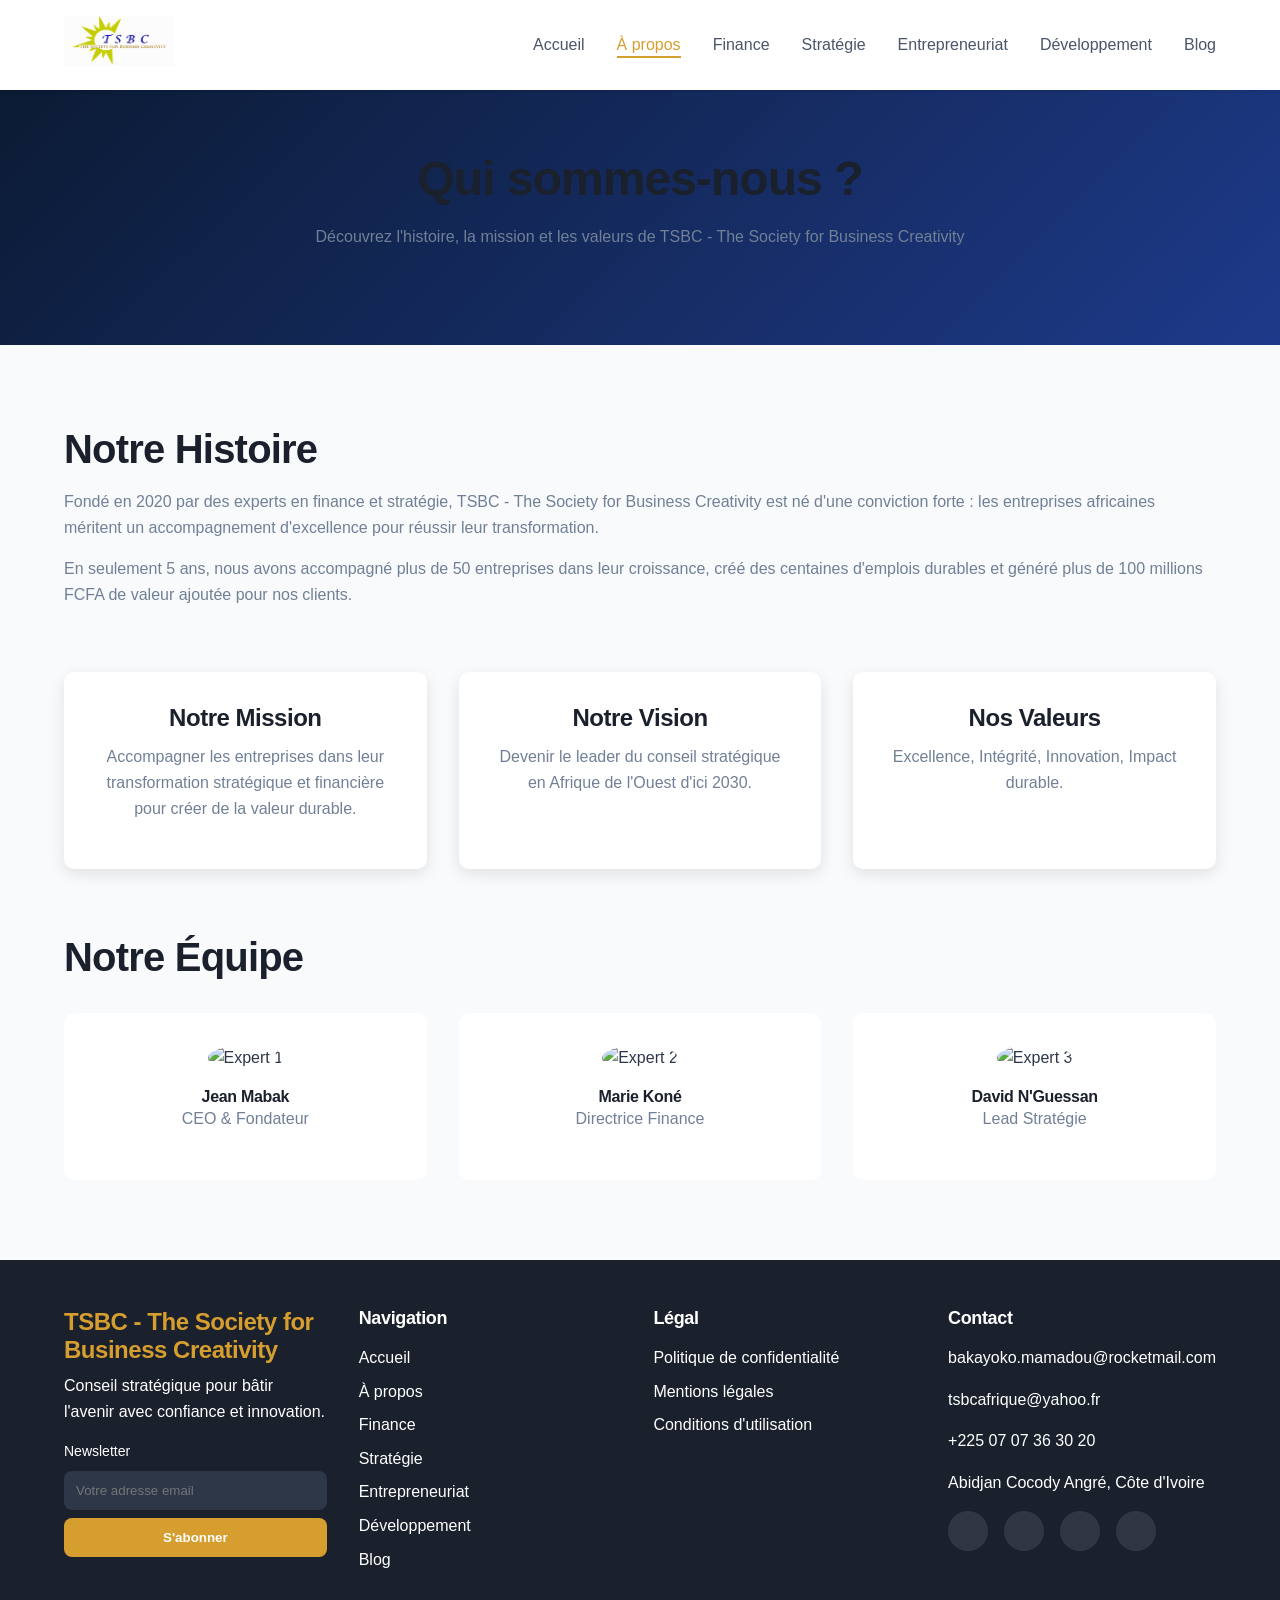
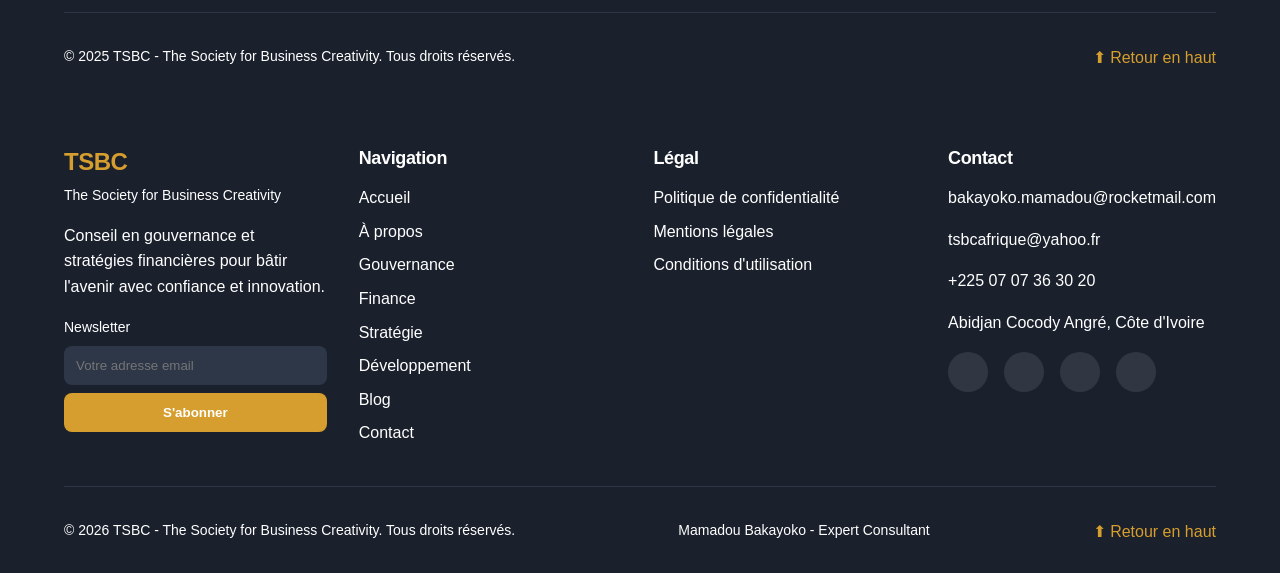
==== apropos.html @ 8f4715ea "Initial commit - TSBC Consulting site" ====
﻿<!DOCTYPE html>
<html lang="fr">
<head>
    <meta charset="UTF-8" />
    <meta name="viewport" content="width=device-width, initial-scale=1.0" />
    <title>À propos - TSBC</title>
    <meta name="description" content="Découvrez Mamadou Bakayoko, Expert Consultant en Ingénierie de Gouvernance, Stratégies Financières et Développement." />
    <meta name="author" content="Mamadou Bakayoko" />
    <link rel="icon" type="image/png" href="images/favicon.png" />
    <link rel="stylesheet" href="css/style.css" />
    <link href="https://unpkg.com/aos@2.3.1/dist/aos.css" rel="stylesheet" />
    <script src="https://kit.fontawesome.com/67862bc7fc.js" crossorigin="anonymous"></script>
</head>
<body>

<header>
  <nav class="navbar">
    <div class="logo">
      <img src="images/logo.png" alt="TSBC - The Society for Business Creativity" />
    </div>
    <ul class="nav-links" id="navLinks">
      <li><a href="index.html" class="active">Accueil</a></li>
      <li><a href="apropos.html">À propos</a></li>
      <li><a href="gouvernance.html">Gouvernance</a></li>
      <li><a href="finance.html">Finance</a></li>
      <li><a href="strategie.html">Stratégie</a></li>
      <li><a href="developpement.html">Développement</a></li>
      <li><a href="blog.html">Blog</a></li>
      <li><a href="contact.html">Contact</a></li>
    </ul>
    <div class="burger" id="burger">
      <div class="line"></div>
      <div class="line"></div>
      <div class="line"></div>
    </div>
  </nav>
</header>

<!-- CONTENU SPÉCIFIQUE DE LA PAGE -->
<!DOCTYPE html>
<html lang="fr">
<head>
    <meta charset="UTF-8" />
    <meta name="viewport" content="width=device-width, initial-scale=1.0" />
    <title>À propos - TSBC - The Society for Business Creativity</title>
    <meta name="description" content="Découvrez l'histoire, la mission et les valeurs de TSBC - The Society for Business Creativity">
    <link rel="stylesheet" href="css/style.css" />
    <link rel="icon" type="image/png" href="images/favicon.png">
    <script src="https://kit.fontawesome.com/67862bc7fc.js" crossorigin="anonymous"></script>
</head>

<!-- Navigation -->
<header>
    <nav class="navbar">
        <div class="logo">
            <img src="images/logo.png" alt="Logo TSBC - The Society for Business Creativity" />
        </div>
        <ul class="nav-links" id="navLinks">
            <li><a href="index.html">Accueil</a></li>
            <li><a href="apropos.html">À propos</a></li>
            <li><a href="finance.html">Finance</a></li>
            <li><a href="strategie.html">Stratégie</a></li>
            <li><a href="strategie.html">Entrepreneuriat</a></li>
            <li><a href="developpement.html">Développement</a></li>
            <li><a href="blog.html">Blog</a></li>
        </ul>
        <div class="burger" id="burger">
            <div class="line"></div>
            <div class="line"></div>
            <div class="line"></div>
        </div>
    </nav>
</header>

<!-- Page Hero -->
<section class="page-hero">
    <div class="page-hero-content">
        <h1>Qui sommes-nous ?</h1>
        <p>Découvrez l'histoire, la mission et les valeurs de TSBC - The Society for Business Creativity</p>
    </div>
</section>

<!-- Contenu principal -->
<section class="page-content">
    <div class="container">
        <div class="about-story">
            <h2>Notre Histoire</h2>
            <p>Fondé en 2020 par des experts en finance et stratégie, TSBC - The Society for Business Creativity est né d'une conviction forte : les entreprises africaines méritent un accompagnement d'excellence pour réussir leur transformation.</p>
            <p>En seulement 5 ans, nous avons accompagné plus de 50 entreprises dans leur croissance, créé des centaines d'emplois durables et généré plus de 100 millions FCFA de valeur ajoutée pour nos clients.</p>
        </div>

        <div class="mission-vision">
            <div class="mission">
                <i class="fa-solid fa-eye"></i>
                <h3>Notre Mission</h3>
                <p>Accompagner les entreprises dans leur transformation stratégique et financière pour créer de la valeur durable.</p>
            </div>
            <div class="vision">
                <i class="fa-solid fa-chart-line"></i>
                <h3>Notre Vision</h3>
                <p>Devenir le leader du conseil stratégique en Afrique de l'Ouest d'ici 2030.</p>
            </div>
            <div class="values">
                <i class="fa-solid fa-handshake"></i>
                <h3>Nos Valeurs</h3>
                <p>Excellence, Intégrité, Innovation, Impact durable.</p>
            </div>
        </div>

        <div class="team-section">
            <h2>Notre Équipe</h2>
            <div class="team-grid">
                <div class="team-member">
                    <img src="images/team1.jpg" alt="Expert 1">
                    <h4>Jean Mabak</h4>
                    <p>CEO & Fondateur</p>
                </div>
                <div class="team-member">
                    <img src="images/team2.jpg" alt="Expert 2">
                    <h4>Marie Koné</h4>
                    <p>Directrice Finance</p>
                </div>
                <div class="team-member">
                    <img src="images/team3.jpg" alt="Expert 3">
                    <h4>David N'Guessan</h4>
                    <p>Lead Stratégie</p>
                </div>
            </div>
        </div>
    </div>
</section>

<style>
.page-hero {
    background: linear-gradient(135deg, #0a192f 0%, #1e3a8a 100%);
    color: white;
    padding: 150px 5% 80px;
    text-align: center;
}
.page-hero h1 { font-size: 3rem; margin-bottom: 1rem; }
.page-content { padding: 5rem 5%; background: #f8fafc; }
.container { max-width: 1200px; margin: 0 auto; }
.mission-vision { display: grid; grid-template-columns: repeat(auto-fit, minmax(250px, 1fr)); gap: 2rem; margin: 4rem 0; }
.mission, .vision, .values { text-align: center; padding: 2rem; background: white; border-radius: 10px; box-shadow: 0 5px 15px rgba(0,0,0,0.1); }
.team-grid { display: grid; grid-template-columns: repeat(auto-fit, minmax(250px, 1fr)); gap: 2rem; margin-top: 2rem; }
.team-member { text-align: center; background: white; padding: 2rem; border-radius: 10px; }
.team-member img { width: 150px; height: 150px; border-radius: 50%; object-fit: cover; margin-bottom: 1rem; }
@media (max-width: 768px) { .page-hero h1 { font-size: 2rem; } }
</style>

<!-- Footer -->
<footer class="footer">
    <div class="footer-container">
        <div class="footer-col">
            <h2 class="footer-logo">TSBC - The Society for Business Creativity</h2>
            <p>Conseil stratégique pour bâtir l'avenir avec confiance et innovation.</p>
            <form class="newsletter-form">
                <label for="newsletter-email">Newsletter</label>
                <input type="email" id="newsletter-email" placeholder="Votre adresse email">
                <button type="submit">S'abonner</button>
            </form>
        </div>
        <div class="footer-col">
            <h3>Navigation</h3>
            <ul>
                <li><a href="index.html">Accueil</a></li>
                <li><a href="apropos.html">À propos</a></li>
                <li><a href="finance.html">Finance</a></li>
                <li><a href="strategie.html">Stratégie</a></li>
                <li><a href="strategie.html">Entrepreneuriat</a></li>
                <li><a href="developpement.html">Développement</a></li>
                <li><a href="blog.html">Blog</a></li>
            </ul>
        </div>
        <div class="footer-col">
            <h3>Légal</h3>
            <ul>
                <li><a href="confidentialite.html">Politique de confidentialité</a></li>
                <li><a href="mentions-legales.html">Mentions légales</a></li>
                <li><a href="conditions.html">Conditions d'utilisation</a></li>
            </ul>
        </div>
        <div class="footer-col">
    <h3>Contact</h3>
    <p><i class="fa-solid fa-envelope"></i> bakayoko.mamadou@rocketmail.com</p>
    <p><i class="fa-solid fa-envelope"></i> tsbcafrique@yahoo.fr</p>
    <p><i class="fa-solid fa-phone"></i> +225 07 07 36 30 20</p>
    <p><i class="fa-solid fa-location-dot"></i> Abidjan Cocody Angré, Côte d'Ivoire</p>
    <div class="footer-socials">
        <a href="#" aria-label="LinkedIn"><i class="fa-brands fa-linkedin"></i></a>
        <a href="#" aria-label="Twitter"><i class="fa-brands fa-twitter"></i></a>
        <a href="#" aria-label="Facebook"><i class="fa-brands fa-facebook"></i></a>
        <a href="#" aria-label="WhatsApp"><i class="fa-brands fa-whatsapp"></i></a>
    </div>
</div>
        </div>
    </div>
    <div class="footer-bottom">
        <p>&copy; 2025 TSBC - The Society for Business Creativity. Tous droits réservés.</p>
        <a href="#top" class="back-to-top">⬆ Retour en haut</a>
    </div>
</footer>

<footer class="footer">
  <div class="footer-container">
    <!-- Colonne 1 : Logo & intro -->
    <div class="footer-col">
      <h2 class="footer-logo">TSBC</h2>
      <p class="footer-subtitle">The Society for Business Creativity</p>
      <p>Conseil en gouvernance et stratégies financières pour bâtir l'avenir avec confiance et innovation.</p>
      <form class="newsletter-form">
        <label for="newsletter-email">Newsletter</label>
        <input type="email" id="newsletter-email" placeholder="Votre adresse email">
        <button type="submit">S'abonner</button>
      </form>
    </div>

    <!-- Colonne 2 : Liens utiles -->
    <div class="footer-col">
      <h3>Navigation</h3>
      <ul>
        <li><a href="index.html">Accueil</a></li>
        <li><a href="apropos.html">À propos</a></li>
        <li><a href="gouvernance.html">Gouvernance</a></li>
        <li><a href="finance.html">Finance</a></li>
        <li><a href="strategie.html">Stratégie</a></li>
        <li><a href="developpement.html">Développement</a></li>
        <li><a href="blog.html">Blog</a></li>
        <li><a href="contact.html">Contact</a></li>
      </ul>
    </div>

    <!-- Colonne 3 : Légal -->
    <div class="footer-col">
      <h3>Légal</h3>
      <ul>
        <li><a href="confidentialite.html">Politique de confidentialité</a></li>
        <li><a href="mentions-legales.html">Mentions légales</a></li>
        <li><a href="conditions.html">Conditions d'utilisation</a></li>
      </ul>
    </div>

    <!-- Colonne 4 : Contact -->
    <div class="footer-col">
    <h3>Contact</h3>
    <p><i class="fa-solid fa-envelope"></i> bakayoko.mamadou@rocketmail.com</p>
    <p><i class="fa-solid fa-envelope"></i> tsbcafrique@yahoo.fr</p>
    <p><i class="fa-solid fa-phone"></i> +225 07 07 36 30 20</p>
    <p><i class="fa-solid fa-location-dot"></i> Abidjan Cocody Angré, Côte d'Ivoire</p>
    <div class="footer-socials">
        <a href="#" aria-label="LinkedIn"><i class="fa-brands fa-linkedin"></i></a>
        <a href="#" aria-label="Twitter"><i class="fa-brands fa-twitter"></i></a>
        <a href="#" aria-label="Facebook"><i class="fa-brands fa-facebook"></i></a>
        <a href="#" aria-label="WhatsApp"><i class="fa-brands fa-whatsapp"></i></a>
    </div>
</div>
    </div>
  </div>

  <div class="footer-bottom">
    <p>&copy; 2026 TSBC - The Society for Business Creativity. Tous droits réservés.</p>
    <p>Mamadou Bakayoko - Expert Consultant</p>
    <a href="#top" class="back-to-top">⬆ Retour en haut</a>
  </div>
</footer>

<script src="https://unpkg.com/aos@2.3.1/dist/aos.js"></script>
<script src="js/script.js"></script>
<script>
    AOS.init({ duration: 800, once: true, offset: 100 });
</script>
</body>
</html>
---- css/style.css ----
﻿/* ============================================
   TSBC - THE SOCIETY FOR BUSINESS CREATIVITY
   STYLES PROFESSIONNELS
   Version: 2.0
   ============================================ */

/* ===== VARIABLES (Palette de couleurs TSBC) ===== */
:root {
  --primary: #1a365d;      /* Bleu profond - confiance, expertise */
  --primary-dark: #0f2b4f;  /* Bleu plus foncé */
  --primary-light: #2b6cb0; /* Bleu vif - modernité */
  --secondary: #d69e2e;     /* Or - créativité, excellence */
  --secondary-dark: #b7791f;
  --secondary-light: #fefcbf;
  --accent: #319795;        /* Teal - innovation */
  --gray-50: #f7fafc;
  --gray-100: #edf2f7;
  --gray-200: #e2e8f0;
  --gray-300: #cbd5e0;
  --gray-600: #718096;
  --gray-700: #4a5568;
  --gray-800: #2d3748;
  --gray-900: #1a202c;
  --white: #ffffff;
  --black: #171923;
  
  /* Ombres */
  --shadow-sm: 0 1px 3px rgba(0,0,0,0.05);
  --shadow-md: 0 4px 6px rgba(0,0,0,0.07);
  --shadow-lg: 0 10px 25px rgba(0,0,0,0.1);
  --shadow-xl: 0 20px 40px rgba(0,0,0,0.12);
  --shadow-2xl: 0 25px 50px rgba(0,0,0,0.15);
  
  /* Transitions */
  --transition-fast: 0.2s ease;
  --transition-base: 0.3s ease;
  --transition-slow: 0.5s ease;
}

/* ===== RESET & BASE ===== */
* {
  margin: 0;
  padding: 0;
  box-sizing: border-box;
}

html {
  scroll-behavior: smooth;
  font-size: 16px;
}

body {
  font-family: 'Inter', 'Segoe UI', Tahoma, Geneva, Verdana, sans-serif;
  line-height: 1.6;
  color: var(--gray-800);
  background-color: var(--white);
  overflow-x: hidden;
}

/* ===== TYPOGRAPHIE ===== */
h1, h2, h3, h4, h5, h6 {
  font-weight: 600;
  line-height: 1.2;
  letter-spacing: -0.02em;
  color: var(--gray-900);
}

h1 {
  font-size: clamp(2.5rem, 5vw, 4rem);
}

h2 {
  font-size: clamp(2rem, 4vw, 2.5rem);
  margin-bottom: 1rem;
}

h3 {
  font-size: 1.5rem;
  margin-bottom: 0.75rem;
}

p {
  color: var(--gray-600);
  margin-bottom: 1rem;
}

/* ===== SECTION HEADER ===== */
.section-header {
  text-align: center;
  max-width: 700px;
  margin: 0 auto 3rem;
}

.section-tag {
  display: inline-block;
  font-size: 0.875rem;
  font-weight: 600;
  text-transform: uppercase;
  letter-spacing: 2px;
  color: var(--secondary);
  margin-bottom: 1rem;
}

/* ===== NAVBAR ===== */
.navbar {
  display: flex;
  justify-content: space-between;
  align-items: center;
  padding: 1rem 5%;
  background: var(--white);
  backdrop-filter: blur(10px);
  position: fixed;
  width: 100%;
  top: 0;
  z-index: 1000;
  transition: var(--transition-base);
  box-shadow: var(--shadow-sm);
}

.navbar.scrolled {
  padding: 0.75rem 5%;
  background: rgba(255, 255, 255, 0.98);
  box-shadow: var(--shadow-md);
}

.logo img {
  height: 50px;
  transition: var(--transition-fast);
}

.nav-links {
  display: flex;
  list-style: none;
  gap: 2rem;
}

.nav-links a {
  color: var(--gray-700);
  text-decoration: none;
  font-weight: 500;
  transition: var(--transition-fast);
  position: relative;
}

.nav-links a::after {
  content: '';
  position: absolute;
  bottom: -5px;
  left: 0;
  width: 0;
  height: 2px;
  background: var(--secondary);
  transition: var(--transition-base);
}

.nav-links a:hover::after,
.nav-links a.active::after {
  width: 100%;
}

.nav-links a:hover,
.nav-links a.active {
  color: var(--secondary);
}

/* ===== BURGER MENU ===== */
.burger {
  display: none;
  flex-direction: column;
  cursor: pointer;
  z-index: 1001;
}

.burger .line {
  width: 25px;
  height: 2px;
  background: var(--gray-800);
  margin: 3px 0;
  transition: var(--transition-fast);
}

.burger.active .line:nth-child(1) {
  transform: rotate(45deg) translate(5px, 5px);
}

.burger.active .line:nth-child(2) {
  opacity: 0;
}

.burger.active .line:nth-child(3) {
  transform: rotate(-45deg) translate(7px, -7px);
}

/* ===== HERO VIDEO ===== */
.hero-video {
  position: relative;
  height: 100vh;
  overflow: hidden;
  margin-top: 70px;
}

.background-video {
  position: absolute;
  top: 0;
  left: 0;
  width: 100%;
  height: 100%;
  object-fit: cover;
}

.overlay-content {
  position: relative;
  display: flex;
  flex-direction: column;
  justify-content: center;
  align-items: center;
  height: 100%;
  text-align: center;
  background: linear-gradient(135deg, rgba(26,54,93,0.85), rgba(15,43,79,0.9));
  color: var(--white);
  padding: 2rem;
}

.overlay-content h1 {
  color: var(--white);
  margin-bottom: 1.5rem;
  text-shadow: 0 2px 10px rgba(0,0,0,0.2);
}

.overlay-content p {
  color: rgba(255,255,255,0.9);
  font-size: 1.125rem;
  max-width: 600px;
  margin-bottom: 2rem;
}

/* ===== BOUTONS ===== */
.btn {
  display: inline-flex;
  align-items: center;
  gap: 0.5rem;
  padding: 12px 30px;
  background: var(--secondary);
  color: var(--white);
  text-decoration: none;
  border-radius: 50px;
  font-weight: 600;
  transition: var(--transition-base);
  border: none;
  cursor: pointer;
  font-size: 1rem;
}

.btn:hover {
  background: var(--secondary-dark);
  transform: translateY(-2px);
  box-shadow: var(--shadow-md);
}

.btn-outline {
  background: transparent;
  border: 2px solid var(--white);
  color: var(--white);
}

.btn-outline:hover {
  background: var(--white);
  color: var(--primary);
  transform: translateY(-2px);
}

.btn-primary {
  background: var(--secondary);
  color: var(--white);
}

.btn-primary:hover {
  background: var(--secondary-dark);
}

.btn-secondary {
  background: transparent;
  border: 2px solid var(--white);
  color: var(--white);
}

.btn-secondary:hover {
  background: var(--white);
  color: var(--primary);
}

.btn-outline-dark {
  background: transparent;
  border: 2px solid var(--primary);
  color: var(--primary);
}

.btn-outline-dark:hover {
  background: var(--primary);
  color: var(--white);
}

.buttons {
  display: flex;
  gap: 1rem;
  flex-wrap: wrap;
  justify-content: center;
}

/* ===== ABOUT SECTION ===== */
.about-graph-section {
  display: flex;
  flex-wrap: wrap;
  padding: 5rem 5%;
  gap: 3rem;
  background: var(--gray-50);
}

.about-left {
  flex: 1;
}

.about-left h1 {
  font-size: 2.5rem;
  color: var(--primary);
  margin-bottom: 1rem;
}

.about-left h3 {
  color: var(--secondary);
  margin-bottom: 1rem;
  font-size: 1.25rem;
}

.about-left p {
  margin-bottom: 2rem;
  font-size: 1.1rem;
  color: var(--gray-600);
}

.about-right {
  flex: 1;
  min-width: 300px;
  display: flex;
  align-items: center;
  justify-content: center;
}

/* ===== STATS SECTION ===== */
.stats-section {
  background: var(--primary);
  padding: 4rem 5%;
  color: var(--white);
}

.stats-container {
  display: grid;
  grid-template-columns: repeat(auto-fit, minmax(200px, 1fr));
  gap: 2rem;
  max-width: 1200px;
  margin: 0 auto;
  text-align: center;
}

.stat-box {
  text-align: center;
}

.stat-number {
  display: block;
  font-size: 2.5rem;
  font-weight: 700;
  color: var(--secondary);
  margin-bottom: 0.5rem;
}

.stat-label {
  font-size: 1rem;
  color: rgba(255,255,255,0.8);
}

/* ===== EXPERTISE SECTION ===== */
.expertise-section {
  padding: 5rem 5%;
  text-align: center;
  background: var(--white);
}

.expertise-section h2 {
  font-size: 2.5rem;
  margin-bottom: 1rem;
  color: var(--primary);
}

.expertise-section .section-header p {
  color: var(--gray-600);
  max-width: 600px;
  margin: 0 auto;
}

.expertise-container {
  display: grid;
  grid-template-columns: repeat(auto-fit, minmax(280px, 1fr));
  gap: 2rem;
  max-width: 1400px;
  margin: 0 auto;
}

.expertise-box {
  padding: 2rem;
  background: var(--white);
  border-radius: 16px;
  box-shadow: var(--shadow-md);
  transition: var(--transition-base);
  text-align: center;
  border: 1px solid var(--gray-200);
}

.expertise-box:hover {
  transform: translateY(-8px);
  box-shadow: var(--shadow-xl);
  border-color: var(--secondary);
}

.expertise-box .icon i {
  font-size: 3rem;
  color: var(--secondary);
  margin-bottom: 1.5rem;
}

.expertise-box h3 {
  margin-bottom: 1rem;
  color: var(--primary);
}

.expertise-box p {
  color: var(--gray-600);
  margin-bottom: 1.5rem;
}

.expertise-box a {
  display: inline-flex;
  align-items: center;
  gap: 0.5rem;
  color: var(--secondary);
  text-decoration: none;
  font-weight: 500;
  transition: var(--transition-fast);
}

.expertise-box a:hover {
  gap: 0.75rem;
  color: var(--secondary-dark);
}

/* ===== TESTIMONIAL ===== */
.testimonial-section {
  background: var(--primary-dark);
  color: var(--white);
  padding: 4rem 5%;
}

.testimonial-container {
  display: flex;
  flex-wrap: wrap;
  align-items: center;
  gap: 3rem;
  max-width: 1000px;
  margin: 0 auto;
}

.testimonial-image img {
  width: 120px;
  height: 120px;
  border-radius: 50%;
  object-fit: cover;
  border: 3px solid var(--secondary);
}

.testimonial-text {
  flex: 1;
}

.quote-icon {
  font-size: 2rem;
  color: var(--secondary);
  margin-bottom: 1rem;
  opacity: 0.7;
}

.testimonial-text .quote {
  font-size: 1.25rem;
  font-style: italic;
  margin-bottom: 1.5rem;
  line-height: 1.5;
  color: rgba(255,255,255,0.9);
}

.testimonial-text h4 {
  color: var(--secondary);
  margin-bottom: 0.25rem;
}

.testimonial-text .position {
  color: rgba(255,255,255,0.6);
  font-size: 0.875rem;
}

/* ===== BLOG ===== */
.blog-section {
  padding: 5rem 5%;
  text-align: center;
  background: var(--gray-50);
}

.blog-section h2 {
  font-size: 2.5rem;
  margin-bottom: 1rem;
  color: var(--primary);
}

.blog-container {
  display: grid;
  grid-template-columns: repeat(auto-fit, minmax(320px, 1fr));
  gap: 2rem;
  margin-bottom: 3rem;
  max-width: 1400px;
  margin: 0 auto 3rem;
}

.blog-card {
  background: var(--white);
  border-radius: 16px;
  overflow: hidden;
  box-shadow: var(--shadow-md);
  transition: var(--transition-base);
  text-align: left;
}

.blog-card:hover {
  transform: translateY(-5px);
  box-shadow: var(--shadow-xl);
}

.blog-card img {
  width: 100%;
  height: 220px;
  object-fit: cover;
  transition: var(--transition-base);
}

.blog-card:hover img {
  transform: scale(1.05);
}

.blog-content {
  padding: 1.5rem;
}

.blog-content h3 {
  font-size: 1.25rem;
  margin-bottom: 0.5rem;
  color: var(--primary);
}

.blog-content .date {
  color: var(--gray-600);
  font-size: 0.875rem;
  margin-bottom: 0.75rem;
  display: flex;
  align-items: center;
  gap: 0.5rem;
}

.blog-content p {
  color: var(--gray-600);
  margin-bottom: 1rem;
}

.blog-content a {
  display: inline-flex;
  align-items: center;
  gap: 0.5rem;
  color: var(--secondary);
  text-decoration: none;
  font-weight: 500;
  transition: var(--transition-fast);
}

.blog-content a:hover {
  gap: 0.75rem;
}

.blog-cta {
  text-align: center;
  margin-top: 2rem;
}

/* ===== CTA SECTION ===== */
.cta-section {
  background: linear-gradient(135deg, var(--primary), var(--primary-dark));
  color: var(--white);
  text-align: center;
  padding: 5rem 5%;
}

.cta-content {
  max-width: 700px;
  margin: 0 auto;
}

.cta-section h1 {
  font-size: 2.5rem;
  margin-bottom: 1rem;
  color: var(--white);
}

.cta-section p {
  color: rgba(255,255,255,0.85);
  margin-bottom: 2rem;
}

.cta-buttons {
  display: flex;
  gap: 1rem;
  justify-content: center;
  flex-wrap: wrap;
}

/* ===== FOOTER ===== */
.footer {
  background: var(--gray-900);
  color: var(--white);
  padding: 3rem 5% 1rem;
}

.footer-container {
  display: grid;
  grid-template-columns: repeat(auto-fit, minmax(220px, 1fr));
  gap: 2rem;
  margin-bottom: 2rem;
  max-width: 1400px;
  margin: 0 auto 2rem;
}

.footer-logo {
  font-size: 1.5rem;
  margin-bottom: 0.5rem;
  color: var(--secondary);
}

.footer-subtitle {
  font-size: 0.875rem;
  color: var(--gray-400);
  margin-bottom: 1rem;
}

.footer-col p {
  color: var(--gray-400);
}

.footer-col h3 {
  font-size: 1.125rem;
  margin-bottom: 1rem;
  color: var(--white);
}

.footer-col ul {
  list-style: none;
}

.footer-col ul li {
  margin-bottom: 0.5rem;
}

.footer-col a {
  color: var(--gray-400);
  text-decoration: none;
  transition: var(--transition-fast);
}

.footer-col a:hover {
  color: var(--secondary);
  padding-left: 5px;
}

/* Newsletter */
.newsletter-form {
  display: flex;
  flex-direction: column;
  gap: 0.5rem;
  margin-top: 1rem;
}

.newsletter-form label {
  font-size: 0.875rem;
  color: var(--gray-400);
}

.newsletter-form input {
  padding: 12px;
  border: none;
  border-radius: 8px;
  background: var(--gray-800);
  color: var(--white);
}

.newsletter-form input:focus {
  outline: none;
  ring: 2px solid var(--secondary);
}

.newsletter-form button {
  padding: 12px;
  background: var(--secondary);
  color: var(--white);
  border: none;
  border-radius: 8px;
  cursor: pointer;
  font-weight: 600;
  transition: var(--transition-fast);
}

.newsletter-form button:hover {
  background: var(--secondary-dark);
}

/* Social Links */
.footer-socials {
  display: flex;
  gap: 1rem;
  margin-top: 1rem;
}

.footer-socials a {
  display: flex;
  align-items: center;
  justify-content: center;
  width: 40px;
  height: 40px;
  background: rgba(255,255,255,0.1);
  border-radius: 50%;
  transition: var(--transition-fast);
}

.footer-socials a:hover {
  background: var(--secondary);
  transform: translateY(-3px);
}

.footer-socials a i {
  font-size: 1.2rem;
  color: var(--white);
}

/* Footer Bottom */
.footer-bottom {
  text-align: center;
  padding-top: 2rem;
  margin-top: 2rem;
  border-top: 1px solid var(--gray-800);
  display: flex;
  justify-content: space-between;
  flex-wrap: wrap;
  gap: 1rem;
}

.footer-bottom p {
  color: var(--gray-500);
  font-size: 0.875rem;
}

.back-to-top {
  color: var(--secondary);
  text-decoration: none;
  transition: var(--transition-fast);
}

.back-to-top:hover {
  color: var(--secondary-light);
}

/* ===== RESPONSIVE ===== */
@media (max-width: 992px) {
  .nav-links {
    position: fixed;
    top: 0;
    right: -100%;
    width: 280px;
    height: 100vh;
    background: var(--white);
    flex-direction: column;
    padding: 5rem 2rem;
    gap: 1.5rem;
    box-shadow: var(--shadow-xl);
    transition: var(--transition-base);
    z-index: 999;
  }

  .nav-links.active {
    right: 0;
  }

  .nav-links a {
    color: var(--gray-800);
  }

  .burger {
    display: flex;
    z-index: 1000;
  }

  .overlay-content h1 {
    font-size: 1.8rem;
  }

  .buttons {
    flex-direction: column;
    align-items: center;
  }

  .about-graph-section {
    flex-direction: column;
  }

  .testimonial-container {
    flex-direction: column;
    text-align: center;
  }

  .footer-bottom {
    flex-direction: column;
    text-align: center;
  }
}

@media (max-width: 768px) {
  .stats-container {
    grid-template-columns: repeat(2, 1fr);
  }

  .expertise-container {
    grid-template-columns: 1fr;
  }

  .blog-container {
    grid-template-columns: 1fr;
  }

  .cta-buttons {
    flex-direction: column;
    align-items: center;
  }

  .cta-section h1 {
    font-size: 1.8rem;
  }
}

@media (max-width: 480px) {
  .stats-container {
    grid-template-columns: 1fr;
  }

  .overlay-content h1 {
    font-size: 1.5rem;
  }

  .btn {
    padding: 10px 20px;
    font-size: 0.875rem;
  }
}

/* ===== ANIMATIONS ===== */
@keyframes fadeInUp {
  from {
    opacity: 0;
    transform: translateY(30px);
  }
  to {
    opacity: 1;
    transform: translateY(0);
  }
}

.fade-in {
  opacity: 0;
  transform: translateY(30px);
  transition: var(--transition-slow);
}

.fade-in.visible {
  opacity: 1;
  transform: translateY(0);
}


/* ============================================
   RESPONSIVE DESIGN - AJOUTÉ LE '$(Get-Date -Format "dd/MM/yyyy HH:mm:ss")'
   ============================================ */

/* ----- MOBILE (max 768px) : 2 colonnes ----- */
@media screen and (max-width: 768px) {
    
    /* Grilles en 2 colonnes */
    .expertise-container,
    .blog-container,
    .testimonials-grid,
    .team-grid {
        grid-template-columns: repeat(2, 1fr) !important;
        gap: 1rem;
    }
    
    /* Stats en 2 colonnes */
    .stats-container {
        grid-template-columns: repeat(2, 1fr) !important;
        gap: 1rem;
    }
    
    /* Footer en 2 colonnes */
    .footer-container {
        grid-template-columns: repeat(2, 1fr) !important;
        gap: 1rem;
    }
    
    /* Hero texte plus petit */
    .overlay-content h1 {
        font-size: 1.8rem;
    }
    
    .overlay-content p {
        font-size: 0.9rem;
    }
    
    /* Boutons en colonne */
    .buttons,
    .cta-buttons {
        flex-direction: column;
        align-items: center;
    }
    
    /* Padding réduit */
    .expertise-section,
    .about-graph-section,
    .blog-section,
    .cta-section {
        padding: 2rem 5%;
    }
    
    /* À propos en colonne */
    .about-graph-section {
        flex-direction: column;
        text-align: center;
    }
    
    /* Graphique plus petit */
    canvas {
        max-height: 200px;
    }
    
    /* Témoignage centré */
    .testimonial-container {
        flex-direction: column;
        text-align: center;
    }
    
    /* Footer bottom en colonne */
    .footer-bottom {
        flex-direction: column;
        text-align: center;
        gap: 0.5rem;
    }
}

/* ----- TABLETTE (769px - 1024px) : 3 colonnes ----- */
@media screen and (min-width: 769px) and (max-width: 1024px) {
    
    /* Grilles en 3 colonnes */
    .expertise-container,
    .blog-container,
    .testimonials-grid,
    .team-grid {
        grid-template-columns: repeat(3, 1fr) !important;
        gap: 1.5rem;
    }
    
    /* Stats en 2 colonnes sur tablette */
    .stats-container {
        grid-template-columns: repeat(2, 1fr) !important;
    }
    
    /* Footer en 2 colonnes */
    .footer-container {
        grid-template-columns: repeat(2, 1fr) !important;
    }
    
    /* Hero titre */
    .overlay-content h1 {
        font-size: 2.5rem;
    }
}

/* ----- PETIT MOBILE (max 480px) ----- */
@media screen and (max-width: 480px) {
    
    .expertise-box {
        padding: 1rem;
    }
    
    .expertise-box .icon i {
        font-size: 1.8rem;
    }
    
    .blog-card img {
        height: 150px;
    }
    
    .stat-number {
        font-size: 1.5rem;
    }
    
    .btn {
        padding: 8px 16px;
        font-size: 0.8rem;
    }
}

/* ----- GRAND ÉCRAN (min 1400px) : 4 colonnes ----- */
@media screen and (min-width: 1400px) {
    
    .expertise-container {
        grid-template-columns: repeat(4, 1fr) !important;
    }
    
    .blog-container,
    .testimonials-grid,
    .team-grid {
        grid-template-columns: repeat(4, 1fr) !important;
    }
    
    .stats-container {
        grid-template-columns: repeat(4, 1fr) !important;
    }
    
    .footer-container {
        grid-template-columns: repeat(4, 1fr) !important;
    }
    
    .overlay-content h1 {
        font-size: 3.5rem;
    }
}


/* ============================================
   RESPONSIVE DESIGN - TSBC
   ============================================ */

/* ----- MOBILE (max 768px) : 2 colonnes ----- */
@media (max-width: 768px) {
    .expertise-container,
    .blog-container {
        grid-template-columns: repeat(2, 1fr) !important;
        gap: 1rem !important;
    }
    
    .stats-container {
        grid-template-columns: repeat(2, 1fr) !important;
        gap: 1rem !important;
    }
    
    .footer-container {
        grid-template-columns: repeat(2, 1fr) !important;
        gap: 1.5rem !important;
    }
    
    .testimonial-container {
        flex-direction: column !important;
        text-align: center !important;
    }
    
    .about-graph-section {
        flex-direction: column !important;
        text-align: center !important;
    }
    
    .buttons, .cta-buttons {
        flex-direction: column !important;
        align-items: center !important;
    }
    
    .overlay-content h1 {
        font-size: 1.8rem !important;
    }
    
    .expertise-section, .blog-section, .cta-section {
        padding: 2rem 5% !important;
    }
    
    .footer-bottom {
        flex-direction: column !important;
        text-align: center !important;
    }
}

/* ----- TABLETTE (769px - 1024px) : 3 colonnes ----- */
@media (min-width: 769px) and (max-width: 1024px) {
    .expertise-container,
    .blog-container {
        grid-template-columns: repeat(3, 1fr) !important;
        gap: 1.5rem !important;
    }
    
    .stats-container {
        grid-template-columns: repeat(2, 1fr) !important;
    }
    
    .footer-container {
        grid-template-columns: repeat(2, 1fr) !important;
    }
    
    .overlay-content h1 {
        font-size: 2.5rem !important;
    }
}

/* ----- TRÈS PETIT MOBILE (max 480px) ----- */
@media (max-width: 480px) {
    .expertise-container,
    .blog-container,
    .stats-container,
    .footer-container {
        grid-template-columns: 1fr !important;
    }
    
    .overlay-content h1 {
        font-size: 1.5rem !important;
    }
    
    .btn {
        padding: 8px 16px !important;
        font-size: 0.9rem !important;
    }
    
    .expertise-box {
        padding: 1rem !important;
    }
}

/* ----- GRAND ÉCRAN (min 1400px) : 4 colonnes ----- */
@media (min-width: 1400px) {
    .expertise-container {
        grid-template-columns: repeat(4, 1fr) !important;
    }
    
    .blog-container {
        grid-template-columns: repeat(4, 1fr) !important;
    }
    
    .stats-container {
        grid-template-columns: repeat(4, 1fr) !important;
    }
    
    .footer-container {
        grid-template-columns: repeat(4, 1fr) !important;
    }
}

/* ----- MENU BURGER POUR MOBILE ----- */
@media (max-width: 768px) {
    .nav-links {
        position: fixed !important;
        top: 0 !important;
        right: -100% !important;
        width: 280px !important;
        height: 100vh !important;
        background: white !important;
        flex-direction: column !important;
        padding: 5rem 2rem !important;
        gap: 1.5rem !important;
        transition: 0.3s ease !important;
        z-index: 999 !important;
        box-shadow: -5px 0 20px rgba(0,0,0,0.1) !important;
    }
    
    .nav-links.active {
        right: 0 !important;
    }
    
    .burger {
        display: flex !important;
        flex-direction: column !important;
        cursor: pointer !important;
        z-index: 1000 !important;
    }
    
    .burger .line {
        width: 25px !important;
        height: 3px !important;
        background: #1a365d !important;
        margin: 3px 0 !important;
        transition: 0.3s !important;
    }
    
    .burger.active .line:nth-child(1) {
        transform: rotate(45deg) translate(5px, 5px) !important;
    }
    
    .burger.active .line:nth-child(2) {
        opacity: 0 !important;
    }
    
    .burger.active .line:nth-child(3) {
        transform: rotate(-45deg) translate(7px, -7px) !important;
    }
}


/* ============================================
   RESPONSIVE DESIGN - TSBC
   Mobile (<768px)  : 2 colonnes
   Tablette (768-1024px) : 3 colonnes
   Desktop (>1024px) : 3 ou 4 colonnes selon section
   ============================================ */

/* ----- VALEURS PAR DÉFAUT (Desktop > 1024px) ----- */
/* 4 colonnes pour les expertises */
.expertise-container {
    display: grid;
    grid-template-columns: repeat(4, 1fr);
    gap: 2rem;
}

/* 3 colonnes pour le blog */
.blog-container {
    display: grid;
    grid-template-columns: repeat(3, 1fr);
    gap: 2rem;
}

/* 4 colonnes pour les statistiques */
.stats-container {
    display: grid;
    grid-template-columns: repeat(4, 1fr);
    gap: 2rem;
}

/* 4 colonnes pour le footer */
.footer-container {
    display: grid;
    grid-template-columns: repeat(4, 1fr);
    gap: 2rem;
}

/* 3 colonnes pour les témoignages */
.testimonials-grid {
    display: grid;
    grid-template-columns: repeat(3, 1fr);
    gap: 2rem;
}

/* 3 colonnes pour l'équipe */
.team-grid {
    display: grid;
    grid-template-columns: repeat(3, 1fr);
    gap: 2rem;
}

/* ===== TABLETTE (768px - 1024px) : 3 colonnes pour TOUT ===== */
@media screen and (min-width: 768px) and (max-width: 1024px) {
    
    .expertise-container,
    .blog-container,
    .stats-container,
    .footer-container,
    .testimonials-grid,
    .team-grid {
        grid-template-columns: repeat(3, 1fr) !important;
        gap: 1.5rem !important;
    }
    
    .overlay-content h1 {
        font-size: 2.5rem !important;
    }
    
    .expertise-section,
    .blog-section,
    .about-graph-section {
        padding: 3rem 5% !important;
    }
    
    .testimonial-container {
        flex-direction: row !important;
        text-align: left !important;
    }
}

/* ===== MOBILE (max 767px) : 2 colonnes ===== */
@media screen and (max-width: 767px) {
    
    .expertise-container,
    .blog-container,
    .stats-container,
    .footer-container,
    .testimonials-grid,
    .team-grid {
        grid-template-columns: repeat(2, 1fr) !important;
        gap: 1rem !important;
    }
    
    .overlay-content h1 {
        font-size: 1.8rem !important;
    }
    
    .overlay-content p {
        font-size: 0.9rem !important;
    }
    
    .buttons,
    .cta-buttons {
        flex-direction: column !important;
        align-items: center !important;
        gap: 0.8rem !important;
    }
    
    .btn {
        width: 100% !important;
        max-width: 220px !important;
        text-align: center !important;
    }
    
    .expertise-section,
    .blog-section,
    .about-graph-section,
    .cta-section {
        padding: 2rem 5% !important;
    }
    
    .about-graph-section {
        flex-direction: column !important;
        text-align: center !important;
    }
    
    .about-left h1 {
        font-size: 1.8rem !important;
    }
    
    .about-left h3 {
        font-size: 1rem !important;
    }
    
    canvas {
        max-height: 200px !important;
    }
    
    .testimonial-container {
        flex-direction: column !important;
        text-align: center !important;
    }
    
    .testimonial-image img {
        width: 100px !important;
        height: 100px !important;
    }
    
    .testimonial-text .quote {
        font-size: 0.95rem !important;
    }
    
    .stat-number {
        font-size: 1.5rem !important;
    }
    
    .footer-bottom {
        flex-direction: column !important;
        text-align: center !important;
        gap: 0.5rem !important;
    }
    
    .section-header h2 {
        font-size: 1.5rem !important;
    }
    
    /* Menu burger */
    .nav-links {
        position: fixed !important;
        top: 0 !important;
        right: -100% !important;
        width: 280px !important;
        height: 100vh !important;
        background: white !important;
        flex-direction: column !important;
        padding: 5rem 2rem !important;
        gap: 1.5rem !important;
        transition: 0.3s ease !important;
        z-index: 999 !important;
        box-shadow: -5px 0 20px rgba(0,0,0,0.1) !important;
    }
    
    .nav-links.active {
        right: 0 !important;
    }
    
    .burger {
        display: flex !important;
        flex-direction: column !important;
        cursor: pointer !important;
        z-index: 1000 !important;
    }
    
    .burger .line {
        width: 25px !important;
        height: 3px !important;
        background: #1a365d !important;
        margin: 3px 0 !important;
        transition: 0.3s !important;
    }
    
    .burger.active .line:nth-child(1) {
        transform: rotate(45deg) translate(5px, 5px) !important;
    }
    
    .burger.active .line:nth-child(2) {
        opacity: 0 !important;
    }
    
    .burger.active .line:nth-child(3) {
        transform: rotate(-45deg) translate(7px, -7px) !important;
    }
}

/* ===== TRÈS PETIT MOBILE (max 480px) : 1 colonne ===== */
@media screen and (max-width: 480px) {
    
    .expertise-container,
    .blog-container,
    .stats-container,
    .footer-container,
    .testimonials-grid,
    .team-grid {
        grid-template-columns: 1fr !important;
    }
    
    .overlay-content h1 {
        font-size: 1.3rem !important;
    }
    
    .expertise-box {
        padding: 1rem !important;
    }
    
    .expertise-box .icon i {
        font-size: 1.8rem !important;
    }
    
    .btn {
        max-width: 180px !important;
        padding: 8px 16px !important;
        font-size: 0.8rem !important;
    }
}

/* ===== GRAND ÉCRAN (min 1400px) : 4 colonnes pour tout ===== */
@media screen and (min-width: 1400px) {
    
    .expertise-container {
        grid-template-columns: repeat(4, 1fr) !important;
    }
    
    .blog-container {
        grid-template-columns: repeat(4, 1fr) !important;
    }
    
    .stats-container {
        grid-template-columns: repeat(4, 1fr) !important;
    }
    
    .footer-container {
        grid-template-columns: repeat(4, 1fr) !important;
    }
    
    .container {
        max-width: 1400px !important;
        margin: 0 auto !important;
    }
}
---- css/style.css ----
﻿/* ============================================
   TSBC - THE SOCIETY FOR BUSINESS CREATIVITY
   STYLES PROFESSIONNELS
   Version: 2.0
   ============================================ */

/* ===== VARIABLES (Palette de couleurs TSBC) ===== */
:root {
  --primary: #1a365d;      /* Bleu profond - confiance, expertise */
  --primary-dark: #0f2b4f;  /* Bleu plus foncé */
  --primary-light: #2b6cb0; /* Bleu vif - modernité */
  --secondary: #d69e2e;     /* Or - créativité, excellence */
  --secondary-dark: #b7791f;
  --secondary-light: #fefcbf;
  --accent: #319795;        /* Teal - innovation */
  --gray-50: #f7fafc;
  --gray-100: #edf2f7;
  --gray-200: #e2e8f0;
  --gray-300: #cbd5e0;
  --gray-600: #718096;
  --gray-700: #4a5568;
  --gray-800: #2d3748;
  --gray-900: #1a202c;
  --white: #ffffff;
  --black: #171923;
  
  /* Ombres */
  --shadow-sm: 0 1px 3px rgba(0,0,0,0.05);
  --shadow-md: 0 4px 6px rgba(0,0,0,0.07);
  --shadow-lg: 0 10px 25px rgba(0,0,0,0.1);
  --shadow-xl: 0 20px 40px rgba(0,0,0,0.12);
  --shadow-2xl: 0 25px 50px rgba(0,0,0,0.15);
  
  /* Transitions */
  --transition-fast: 0.2s ease;
  --transition-base: 0.3s ease;
  --transition-slow: 0.5s ease;
}

/* ===== RESET & BASE ===== */
* {
  margin: 0;
  padding: 0;
  box-sizing: border-box;
}

html {
  scroll-behavior: smooth;
  font-size: 16px;
}

body {
  font-family: 'Inter', 'Segoe UI', Tahoma, Geneva, Verdana, sans-serif;
  line-height: 1.6;
  color: var(--gray-800);
  background-color: var(--white);
  overflow-x: hidden;
}

/* ===== TYPOGRAPHIE ===== */
h1, h2, h3, h4, h5, h6 {
  font-weight: 600;
  line-height: 1.2;
  letter-spacing: -0.02em;
  color: var(--gray-900);
}

h1 {
  font-size: clamp(2.5rem, 5vw, 4rem);
}

h2 {
  font-size: clamp(2rem, 4vw, 2.5rem);
  margin-bottom: 1rem;
}

h3 {
  font-size: 1.5rem;
  margin-bottom: 0.75rem;
}

p {
  color: var(--gray-600);
  margin-bottom: 1rem;
}

/* ===== SECTION HEADER ===== */
.section-header {
  text-align: center;
  max-width: 700px;
  margin: 0 auto 3rem;
}

.section-tag {
  display: inline-block;
  font-size: 0.875rem;
  font-weight: 600;
  text-transform: uppercase;
  letter-spacing: 2px;
  color: var(--secondary);
  margin-bottom: 1rem;
}

/* ===== NAVBAR ===== */
.navbar {
  display: flex;
  justify-content: space-between;
  align-items: center;
  padding: 1rem 5%;
  background: var(--white);
  backdrop-filter: blur(10px);
  position: fixed;
  width: 100%;
  top: 0;
  z-index: 1000;
  transition: var(--transition-base);
  box-shadow: var(--shadow-sm);
}

.navbar.scrolled {
  padding: 0.75rem 5%;
  background: rgba(255, 255, 255, 0.98);
  box-shadow: var(--shadow-md);
}

.logo img {
  height: 50px;
  transition: var(--transition-fast);
}

.nav-links {
  display: flex;
  list-style: none;
  gap: 2rem;
}

.nav-links a {
  color: var(--gray-700);
  text-decoration: none;
  font-weight: 500;
  transition: var(--transition-fast);
  position: relative;
}

.nav-links a::after {
  content: '';
  position: absolute;
  bottom: -5px;
  left: 0;
  width: 0;
  height: 2px;
  background: var(--secondary);
  transition: var(--transition-base);
}

.nav-links a:hover::after,
.nav-links a.active::after {
  width: 100%;
}

.nav-links a:hover,
.nav-links a.active {
  color: var(--secondary);
}

/* ===== BURGER MENU ===== */
.burger {
  display: none;
  flex-direction: column;
  cursor: pointer;
  z-index: 1001;
}

.burger .line {
  width: 25px;
  height: 2px;
  background: var(--gray-800);
  margin: 3px 0;
  transition: var(--transition-fast);
}

.burger.active .line:nth-child(1) {
  transform: rotate(45deg) translate(5px, 5px);
}

.burger.active .line:nth-child(2) {
  opacity: 0;
}

.burger.active .line:nth-child(3) {
  transform: rotate(-45deg) translate(7px, -7px);
}

/* ===== HERO VIDEO ===== */
.hero-video {
  position: relative;
  height: 100vh;
  overflow: hidden;
  margin-top: 70px;
}

.background-video {
  position: absolute;
  top: 0;
  left: 0;
  width: 100%;
  height: 100%;
  object-fit: cover;
}

.overlay-content {
  position: relative;
  display: flex;
  flex-direction: column;
  justify-content: center;
  align-items: center;
  height: 100%;
  text-align: center;
  background: linear-gradient(135deg, rgba(26,54,93,0.85), rgba(15,43,79,0.9));
  color: var(--white);
  padding: 2rem;
}

.overlay-content h1 {
  color: var(--white);
  margin-bottom: 1.5rem;
  text-shadow: 0 2px 10px rgba(0,0,0,0.2);
}

.overlay-content p {
  color: rgba(255,255,255,0.9);
  font-size: 1.125rem;
  max-width: 600px;
  margin-bottom: 2rem;
}

/* ===== BOUTONS ===== */
.btn {
  display: inline-flex;
  align-items: center;
  gap: 0.5rem;
  padding: 12px 30px;
  background: var(--secondary);
  color: var(--white);
  text-decoration: none;
  border-radius: 50px;
  font-weight: 600;
  transition: var(--transition-base);
  border: none;
  cursor: pointer;
  font-size: 1rem;
}

.btn:hover {
  background: var(--secondary-dark);
  transform: translateY(-2px);
  box-shadow: var(--shadow-md);
}

.btn-outline {
  background: transparent;
  border: 2px solid var(--white);
  color: var(--white);
}

.btn-outline:hover {
  background: var(--white);
  color: var(--primary);
  transform: translateY(-2px);
}

.btn-primary {
  background: var(--secondary);
  color: var(--white);
}

.btn-primary:hover {
  background: var(--secondary-dark);
}

.btn-secondary {
  background: transparent;
  border: 2px solid var(--white);
  color: var(--white);
}

.btn-secondary:hover {
  background: var(--white);
  color: var(--primary);
}

.btn-outline-dark {
  background: transparent;
  border: 2px solid var(--primary);
  color: var(--primary);
}

.btn-outline-dark:hover {
  background: var(--primary);
  color: var(--white);
}

.buttons {
  display: flex;
  gap: 1rem;
  flex-wrap: wrap;
  justify-content: center;
}

/* ===== ABOUT SECTION ===== */
.about-graph-section {
  display: flex;
  flex-wrap: wrap;
  padding: 5rem 5%;
  gap: 3rem;
  background: var(--gray-50);
}

.about-left {
  flex: 1;
}

.about-left h1 {
  font-size: 2.5rem;
  color: var(--primary);
  margin-bottom: 1rem;
}

.about-left h3 {
  color: var(--secondary);
  margin-bottom: 1rem;
  font-size: 1.25rem;
}

.about-left p {
  margin-bottom: 2rem;
  font-size: 1.1rem;
  color: var(--gray-600);
}

.about-right {
  flex: 1;
  min-width: 300px;
  display: flex;
  align-items: center;
  justify-content: center;
}

/* ===== STATS SECTION ===== */
.stats-section {
  background: var(--primary);
  padding: 4rem 5%;
  color: var(--white);
}

.stats-container {
  display: grid;
  grid-template-columns: repeat(auto-fit, minmax(200px, 1fr));
  gap: 2rem;
  max-width: 1200px;
  margin: 0 auto;
  text-align: center;
}

.stat-box {
  text-align: center;
}

.stat-number {
  display: block;
  font-size: 2.5rem;
  font-weight: 700;
  color: var(--secondary);
  margin-bottom: 0.5rem;
}

.stat-label {
  font-size: 1rem;
  color: rgba(255,255,255,0.8);
}

/* ===== EXPERTISE SECTION ===== */
.expertise-section {
  padding: 5rem 5%;
  text-align: center;
  background: var(--white);
}

.expertise-section h2 {
  font-size: 2.5rem;
  margin-bottom: 1rem;
  color: var(--primary);
}

.expertise-section .section-header p {
  color: var(--gray-600);
  max-width: 600px;
  margin: 0 auto;
}

.expertise-container {
  display: grid;
  grid-template-columns: repeat(auto-fit, minmax(280px, 1fr));
  gap: 2rem;
  max-width: 1400px;
  margin: 0 auto;
}

.expertise-box {
  padding: 2rem;
  background: var(--white);
  border-radius: 16px;
  box-shadow: var(--shadow-md);
  transition: var(--transition-base);
  text-align: center;
  border: 1px solid var(--gray-200);
}

.expertise-box:hover {
  transform: translateY(-8px);
  box-shadow: var(--shadow-xl);
  border-color: var(--secondary);
}

.expertise-box .icon i {
  font-size: 3rem;
  color: var(--secondary);
  margin-bottom: 1.5rem;
}

.expertise-box h3 {
  margin-bottom: 1rem;
  color: var(--primary);
}

.expertise-box p {
  color: var(--gray-600);
  margin-bottom: 1.5rem;
}

.expertise-box a {
  display: inline-flex;
  align-items: center;
  gap: 0.5rem;
  color: var(--secondary);
  text-decoration: none;
  font-weight: 500;
  transition: var(--transition-fast);
}

.expertise-box a:hover {
  gap: 0.75rem;
  color: var(--secondary-dark);
}

/* ===== TESTIMONIAL ===== */
.testimonial-section {
  background: var(--primary-dark);
  color: var(--white);
  padding: 4rem 5%;
}

.testimonial-container {
  display: flex;
  flex-wrap: wrap;
  align-items: center;
  gap: 3rem;
  max-width: 1000px;
  margin: 0 auto;
}

.testimonial-image img {
  width: 120px;
  height: 120px;
  border-radius: 50%;
  object-fit: cover;
  border: 3px solid var(--secondary);
}

.testimonial-text {
  flex: 1;
}

.quote-icon {
  font-size: 2rem;
  color: var(--secondary);
  margin-bottom: 1rem;
  opacity: 0.7;
}

.testimonial-text .quote {
  font-size: 1.25rem;
  font-style: italic;
  margin-bottom: 1.5rem;
  line-height: 1.5;
  color: rgba(255,255,255,0.9);
}

.testimonial-text h4 {
  color: var(--secondary);
  margin-bottom: 0.25rem;
}

.testimonial-text .position {
  color: rgba(255,255,255,0.6);
  font-size: 0.875rem;
}

/* ===== BLOG ===== */
.blog-section {
  padding: 5rem 5%;
  text-align: center;
  background: var(--gray-50);
}

.blog-section h2 {
  font-size: 2.5rem;
  margin-bottom: 1rem;
  color: var(--primary);
}

.blog-container {
  display: grid;
  grid-template-columns: repeat(auto-fit, minmax(320px, 1fr));
  gap: 2rem;
  margin-bottom: 3rem;
  max-width: 1400px;
  margin: 0 auto 3rem;
}

.blog-card {
  background: var(--white);
  border-radius: 16px;
  overflow: hidden;
  box-shadow: var(--shadow-md);
  transition: var(--transition-base);
  text-align: left;
}

.blog-card:hover {
  transform: translateY(-5px);
  box-shadow: var(--shadow-xl);
}

.blog-card img {
  width: 100%;
  height: 220px;
  object-fit: cover;
  transition: var(--transition-base);
}

.blog-card:hover img {
  transform: scale(1.05);
}

.blog-content {
  padding: 1.5rem;
}

.blog-content h3 {
  font-size: 1.25rem;
  margin-bottom: 0.5rem;
  color: var(--primary);
}

.blog-content .date {
  color: var(--gray-600);
  font-size: 0.875rem;
  margin-bottom: 0.75rem;
  display: flex;
  align-items: center;
  gap: 0.5rem;
}

.blog-content p {
  color: var(--gray-600);
  margin-bottom: 1rem;
}

.blog-content a {
  display: inline-flex;
  align-items: center;
  gap: 0.5rem;
  color: var(--secondary);
  text-decoration: none;
  font-weight: 500;
  transition: var(--transition-fast);
}

.blog-content a:hover {
  gap: 0.75rem;
}

.blog-cta {
  text-align: center;
  margin-top: 2rem;
}

/* ===== CTA SECTION ===== */
.cta-section {
  background: linear-gradient(135deg, var(--primary), var(--primary-dark));
  color: var(--white);
  text-align: center;
  padding: 5rem 5%;
}

.cta-content {
  max-width: 700px;
  margin: 0 auto;
}

.cta-section h1 {
  font-size: 2.5rem;
  margin-bottom: 1rem;
  color: var(--white);
}

.cta-section p {
  color: rgba(255,255,255,0.85);
  margin-bottom: 2rem;
}

.cta-buttons {
  display: flex;
  gap: 1rem;
  justify-content: center;
  flex-wrap: wrap;
}

/* ===== FOOTER ===== */
.footer {
  background: var(--gray-900);
  color: var(--white);
  padding: 3rem 5% 1rem;
}

.footer-container {
  display: grid;
  grid-template-columns: repeat(auto-fit, minmax(220px, 1fr));
  gap: 2rem;
  margin-bottom: 2rem;
  max-width: 1400px;
  margin: 0 auto 2rem;
}

.footer-logo {
  font-size: 1.5rem;
  margin-bottom: 0.5rem;
  color: var(--secondary);
}

.footer-subtitle {
  font-size: 0.875rem;
  color: var(--gray-400);
  margin-bottom: 1rem;
}

.footer-col p {
  color: var(--gray-400);
}

.footer-col h3 {
  font-size: 1.125rem;
  margin-bottom: 1rem;
  color: var(--white);
}

.footer-col ul {
  list-style: none;
}

.footer-col ul li {
  margin-bottom: 0.5rem;
}

.footer-col a {
  color: var(--gray-400);
  text-decoration: none;
  transition: var(--transition-fast);
}

.footer-col a:hover {
  color: var(--secondary);
  padding-left: 5px;
}

/* Newsletter */
.newsletter-form {
  display: flex;
  flex-direction: column;
  gap: 0.5rem;
  margin-top: 1rem;
}

.newsletter-form label {
  font-size: 0.875rem;
  color: var(--gray-400);
}

.newsletter-form input {
  padding: 12px;
  border: none;
  border-radius: 8px;
  background: var(--gray-800);
  color: var(--white);
}

.newsletter-form input:focus {
  outline: none;
  ring: 2px solid var(--secondary);
}

.newsletter-form button {
  padding: 12px;
  background: var(--secondary);
  color: var(--white);
  border: none;
  border-radius: 8px;
  cursor: pointer;
  font-weight: 600;
  transition: var(--transition-fast);
}

.newsletter-form button:hover {
  background: var(--secondary-dark);
}

/* Social Links */
.footer-socials {
  display: flex;
  gap: 1rem;
  margin-top: 1rem;
}

.footer-socials a {
  display: flex;
  align-items: center;
  justify-content: center;
  width: 40px;
  height: 40px;
  background: rgba(255,255,255,0.1);
  border-radius: 50%;
  transition: var(--transition-fast);
}

.footer-socials a:hover {
  background: var(--secondary);
  transform: translateY(-3px);
}

.footer-socials a i {
  font-size: 1.2rem;
  color: var(--white);
}

/* Footer Bottom */
.footer-bottom {
  text-align: center;
  padding-top: 2rem;
  margin-top: 2rem;
  border-top: 1px solid var(--gray-800);
  display: flex;
  justify-content: space-between;
  flex-wrap: wrap;
  gap: 1rem;
}

.footer-bottom p {
  color: var(--gray-500);
  font-size: 0.875rem;
}

.back-to-top {
  color: var(--secondary);
  text-decoration: none;
  transition: var(--transition-fast);
}

.back-to-top:hover {
  color: var(--secondary-light);
}

/* ===== RESPONSIVE ===== */
@media (max-width: 992px) {
  .nav-links {
    position: fixed;
    top: 0;
    right: -100%;
    width: 280px;
    height: 100vh;
    background: var(--white);
    flex-direction: column;
    padding: 5rem 2rem;
    gap: 1.5rem;
    box-shadow: var(--shadow-xl);
    transition: var(--transition-base);
    z-index: 999;
  }

  .nav-links.active {
    right: 0;
  }

  .nav-links a {
    color: var(--gray-800);
  }

  .burger {
    display: flex;
    z-index: 1000;
  }

  .overlay-content h1 {
    font-size: 1.8rem;
  }

  .buttons {
    flex-direction: column;
    align-items: center;
  }

  .about-graph-section {
    flex-direction: column;
  }

  .testimonial-container {
    flex-direction: column;
    text-align: center;
  }

  .footer-bottom {
    flex-direction: column;
    text-align: center;
  }
}

@media (max-width: 768px) {
  .stats-container {
    grid-template-columns: repeat(2, 1fr);
  }

  .expertise-container {
    grid-template-columns: 1fr;
  }

  .blog-container {
    grid-template-columns: 1fr;
  }

  .cta-buttons {
    flex-direction: column;
    align-items: center;
  }

  .cta-section h1 {
    font-size: 1.8rem;
  }
}

@media (max-width: 480px) {
  .stats-container {
    grid-template-columns: 1fr;
  }

  .overlay-content h1 {
    font-size: 1.5rem;
  }

  .btn {
    padding: 10px 20px;
    font-size: 0.875rem;
  }
}

/* ===== ANIMATIONS ===== */
@keyframes fadeInUp {
  from {
    opacity: 0;
    transform: translateY(30px);
  }
  to {
    opacity: 1;
    transform: translateY(0);
  }
}

.fade-in {
  opacity: 0;
  transform: translateY(30px);
  transition: var(--transition-slow);
}

.fade-in.visible {
  opacity: 1;
  transform: translateY(0);
}


/* ============================================
   RESPONSIVE DESIGN - AJOUTÉ LE '$(Get-Date -Format "dd/MM/yyyy HH:mm:ss")'
   ============================================ */

/* ----- MOBILE (max 768px) : 2 colonnes ----- */
@media screen and (max-width: 768px) {
    
    /* Grilles en 2 colonnes */
    .expertise-container,
    .blog-container,
    .testimonials-grid,
    .team-grid {
        grid-template-columns: repeat(2, 1fr) !important;
        gap: 1rem;
    }
    
    /* Stats en 2 colonnes */
    .stats-container {
        grid-template-columns: repeat(2, 1fr) !important;
        gap: 1rem;
    }
    
    /* Footer en 2 colonnes */
    .footer-container {
        grid-template-columns: repeat(2, 1fr) !important;
        gap: 1rem;
    }
    
    /* Hero texte plus petit */
    .overlay-content h1 {
        font-size: 1.8rem;
    }
    
    .overlay-content p {
        font-size: 0.9rem;
    }
    
    /* Boutons en colonne */
    .buttons,
    .cta-buttons {
        flex-direction: column;
        align-items: center;
    }
    
    /* Padding réduit */
    .expertise-section,
    .about-graph-section,
    .blog-section,
    .cta-section {
        padding: 2rem 5%;
    }
    
    /* À propos en colonne */
    .about-graph-section {
        flex-direction: column;
        text-align: center;
    }
    
    /* Graphique plus petit */
    canvas {
        max-height: 200px;
    }
    
    /* Témoignage centré */
    .testimonial-container {
        flex-direction: column;
        text-align: center;
    }
    
    /* Footer bottom en colonne */
    .footer-bottom {
        flex-direction: column;
        text-align: center;
        gap: 0.5rem;
    }
}

/* ----- TABLETTE (769px - 1024px) : 3 colonnes ----- */
@media screen and (min-width: 769px) and (max-width: 1024px) {
    
    /* Grilles en 3 colonnes */
    .expertise-container,
    .blog-container,
    .testimonials-grid,
    .team-grid {
        grid-template-columns: repeat(3, 1fr) !important;
        gap: 1.5rem;
    }
    
    /* Stats en 2 colonnes sur tablette */
    .stats-container {
        grid-template-columns: repeat(2, 1fr) !important;
    }
    
    /* Footer en 2 colonnes */
    .footer-container {
        grid-template-columns: repeat(2, 1fr) !important;
    }
    
    /* Hero titre */
    .overlay-content h1 {
        font-size: 2.5rem;
    }
}

/* ----- PETIT MOBILE (max 480px) ----- */
@media screen and (max-width: 480px) {
    
    .expertise-box {
        padding: 1rem;
    }
    
    .expertise-box .icon i {
        font-size: 1.8rem;
    }
    
    .blog-card img {
        height: 150px;
    }
    
    .stat-number {
        font-size: 1.5rem;
    }
    
    .btn {
        padding: 8px 16px;
        font-size: 0.8rem;
    }
}

/* ----- GRAND ÉCRAN (min 1400px) : 4 colonnes ----- */
@media screen and (min-width: 1400px) {
    
    .expertise-container {
        grid-template-columns: repeat(4, 1fr) !important;
    }
    
    .blog-container,
    .testimonials-grid,
    .team-grid {
        grid-template-columns: repeat(4, 1fr) !important;
    }
    
    .stats-container {
        grid-template-columns: repeat(4, 1fr) !important;
    }
    
    .footer-container {
        grid-template-columns: repeat(4, 1fr) !important;
    }
    
    .overlay-content h1 {
        font-size: 3.5rem;
    }
}


/* ============================================
   RESPONSIVE DESIGN - TSBC
   ============================================ */

/* ----- MOBILE (max 768px) : 2 colonnes ----- */
@media (max-width: 768px) {
    .expertise-container,
    .blog-container {
        grid-template-columns: repeat(2, 1fr) !important;
        gap: 1rem !important;
    }
    
    .stats-container {
        grid-template-columns: repeat(2, 1fr) !important;
        gap: 1rem !important;
    }
    
    .footer-container {
        grid-template-columns: repeat(2, 1fr) !important;
        gap: 1.5rem !important;
    }
    
    .testimonial-container {
        flex-direction: column !important;
        text-align: center !important;
    }
    
    .about-graph-section {
        flex-direction: column !important;
        text-align: center !important;
    }
    
    .buttons, .cta-buttons {
        flex-direction: column !important;
        align-items: center !important;
    }
    
    .overlay-content h1 {
        font-size: 1.8rem !important;
    }
    
    .expertise-section, .blog-section, .cta-section {
        padding: 2rem 5% !important;
    }
    
    .footer-bottom {
        flex-direction: column !important;
        text-align: center !important;
    }
}

/* ----- TABLETTE (769px - 1024px) : 3 colonnes ----- */
@media (min-width: 769px) and (max-width: 1024px) {
    .expertise-container,
    .blog-container {
        grid-template-columns: repeat(3, 1fr) !important;
        gap: 1.5rem !important;
    }
    
    .stats-container {
        grid-template-columns: repeat(2, 1fr) !important;
    }
    
    .footer-container {
        grid-template-columns: repeat(2, 1fr) !important;
    }
    
    .overlay-content h1 {
        font-size: 2.5rem !important;
    }
}

/* ----- TRÈS PETIT MOBILE (max 480px) ----- */
@media (max-width: 480px) {
    .expertise-container,
    .blog-container,
    .stats-container,
    .footer-container {
        grid-template-columns: 1fr !important;
    }
    
    .overlay-content h1 {
        font-size: 1.5rem !important;
    }
    
    .btn {
        padding: 8px 16px !important;
        font-size: 0.9rem !important;
    }
    
    .expertise-box {
        padding: 1rem !important;
    }
}

/* ----- GRAND ÉCRAN (min 1400px) : 4 colonnes ----- */
@media (min-width: 1400px) {
    .expertise-container {
        grid-template-columns: repeat(4, 1fr) !important;
    }
    
    .blog-container {
        grid-template-columns: repeat(4, 1fr) !important;
    }
    
    .stats-container {
        grid-template-columns: repeat(4, 1fr) !important;
    }
    
    .footer-container {
        grid-template-columns: repeat(4, 1fr) !important;
    }
}

/* ----- MENU BURGER POUR MOBILE ----- */
@media (max-width: 768px) {
    .nav-links {
        position: fixed !important;
        top: 0 !important;
        right: -100% !important;
        width: 280px !important;
        height: 100vh !important;
        background: white !important;
        flex-direction: column !important;
        padding: 5rem 2rem !important;
        gap: 1.5rem !important;
        transition: 0.3s ease !important;
        z-index: 999 !important;
        box-shadow: -5px 0 20px rgba(0,0,0,0.1) !important;
    }
    
    .nav-links.active {
        right: 0 !important;
    }
    
    .burger {
        display: flex !important;
        flex-direction: column !important;
        cursor: pointer !important;
        z-index: 1000 !important;
    }
    
    .burger .line {
        width: 25px !important;
        height: 3px !important;
        background: #1a365d !important;
        margin: 3px 0 !important;
        transition: 0.3s !important;
    }
    
    .burger.active .line:nth-child(1) {
        transform: rotate(45deg) translate(5px, 5px) !important;
    }
    
    .burger.active .line:nth-child(2) {
        opacity: 0 !important;
    }
    
    .burger.active .line:nth-child(3) {
        transform: rotate(-45deg) translate(7px, -7px) !important;
    }
}


/* ============================================
   RESPONSIVE DESIGN - TSBC
   Mobile (<768px)  : 2 colonnes
   Tablette (768-1024px) : 3 colonnes
   Desktop (>1024px) : 3 ou 4 colonnes selon section
   ============================================ */

/* ----- VALEURS PAR DÉFAUT (Desktop > 1024px) ----- */
/* 4 colonnes pour les expertises */
.expertise-container {
    display: grid;
    grid-template-columns: repeat(4, 1fr);
    gap: 2rem;
}

/* 3 colonnes pour le blog */
.blog-container {
    display: grid;
    grid-template-columns: repeat(3, 1fr);
    gap: 2rem;
}

/* 4 colonnes pour les statistiques */
.stats-container {
    display: grid;
    grid-template-columns: repeat(4, 1fr);
    gap: 2rem;
}

/* 4 colonnes pour le footer */
.footer-container {
    display: grid;
    grid-template-columns: repeat(4, 1fr);
    gap: 2rem;
}

/* 3 colonnes pour les témoignages */
.testimonials-grid {
    display: grid;
    grid-template-columns: repeat(3, 1fr);
    gap: 2rem;
}

/* 3 colonnes pour l'équipe */
.team-grid {
    display: grid;
    grid-template-columns: repeat(3, 1fr);
    gap: 2rem;
}

/* ===== TABLETTE (768px - 1024px) : 3 colonnes pour TOUT ===== */
@media screen and (min-width: 768px) and (max-width: 1024px) {
    
    .expertise-container,
    .blog-container,
    .stats-container,
    .footer-container,
    .testimonials-grid,
    .team-grid {
        grid-template-columns: repeat(3, 1fr) !important;
        gap: 1.5rem !important;
    }
    
    .overlay-content h1 {
        font-size: 2.5rem !important;
    }
    
    .expertise-section,
    .blog-section,
    .about-graph-section {
        padding: 3rem 5% !important;
    }
    
    .testimonial-container {
        flex-direction: row !important;
        text-align: left !important;
    }
}

/* ===== MOBILE (max 767px) : 2 colonnes ===== */
@media screen and (max-width: 767px) {
    
    .expertise-container,
    .blog-container,
    .stats-container,
    .footer-container,
    .testimonials-grid,
    .team-grid {
        grid-template-columns: repeat(2, 1fr) !important;
        gap: 1rem !important;
    }
    
    .overlay-content h1 {
        font-size: 1.8rem !important;
    }
    
    .overlay-content p {
        font-size: 0.9rem !important;
    }
    
    .buttons,
    .cta-buttons {
        flex-direction: column !important;
        align-items: center !important;
        gap: 0.8rem !important;
    }
    
    .btn {
        width: 100% !important;
        max-width: 220px !important;
        text-align: center !important;
    }
    
    .expertise-section,
    .blog-section,
    .about-graph-section,
    .cta-section {
        padding: 2rem 5% !important;
    }
    
    .about-graph-section {
        flex-direction: column !important;
        text-align: center !important;
    }
    
    .about-left h1 {
        font-size: 1.8rem !important;
    }
    
    .about-left h3 {
        font-size: 1rem !important;
    }
    
    canvas {
        max-height: 200px !important;
    }
    
    .testimonial-container {
        flex-direction: column !important;
        text-align: center !important;
    }
    
    .testimonial-image img {
        width: 100px !important;
        height: 100px !important;
    }
    
    .testimonial-text .quote {
        font-size: 0.95rem !important;
    }
    
    .stat-number {
        font-size: 1.5rem !important;
    }
    
    .footer-bottom {
        flex-direction: column !important;
        text-align: center !important;
        gap: 0.5rem !important;
    }
    
    .section-header h2 {
        font-size: 1.5rem !important;
    }
    
    /* Menu burger */
    .nav-links {
        position: fixed !important;
        top: 0 !important;
        right: -100% !important;
        width: 280px !important;
        height: 100vh !important;
        background: white !important;
        flex-direction: column !important;
        padding: 5rem 2rem !important;
        gap: 1.5rem !important;
        transition: 0.3s ease !important;
        z-index: 999 !important;
        box-shadow: -5px 0 20px rgba(0,0,0,0.1) !important;
    }
    
    .nav-links.active {
        right: 0 !important;
    }
    
    .burger {
        display: flex !important;
        flex-direction: column !important;
        cursor: pointer !important;
        z-index: 1000 !important;
    }
    
    .burger .line {
        width: 25px !important;
        height: 3px !important;
        background: #1a365d !important;
        margin: 3px 0 !important;
        transition: 0.3s !important;
    }
    
    .burger.active .line:nth-child(1) {
        transform: rotate(45deg) translate(5px, 5px) !important;
    }
    
    .burger.active .line:nth-child(2) {
        opacity: 0 !important;
    }
    
    .burger.active .line:nth-child(3) {
        transform: rotate(-45deg) translate(7px, -7px) !important;
    }
}

/* ===== TRÈS PETIT MOBILE (max 480px) : 1 colonne ===== */
@media screen and (max-width: 480px) {
    
    .expertise-container,
    .blog-container,
    .stats-container,
    .footer-container,
    .testimonials-grid,
    .team-grid {
        grid-template-columns: 1fr !important;
    }
    
    .overlay-content h1 {
        font-size: 1.3rem !important;
    }
    
    .expertise-box {
        padding: 1rem !important;
    }
    
    .expertise-box .icon i {
        font-size: 1.8rem !important;
    }
    
    .btn {
        max-width: 180px !important;
        padding: 8px 16px !important;
        font-size: 0.8rem !important;
    }
}

/* ===== GRAND ÉCRAN (min 1400px) : 4 colonnes pour tout ===== */
@media screen and (min-width: 1400px) {
    
    .expertise-container {
        grid-template-columns: repeat(4, 1fr) !important;
    }
    
    .blog-container {
        grid-template-columns: repeat(4, 1fr) !important;
    }
    
    .stats-container {
        grid-template-columns: repeat(4, 1fr) !important;
    }
    
    .footer-container {
        grid-template-columns: repeat(4, 1fr) !important;
    }
    
    .container {
        max-width: 1400px !important;
        margin: 0 auto !important;
    }
}
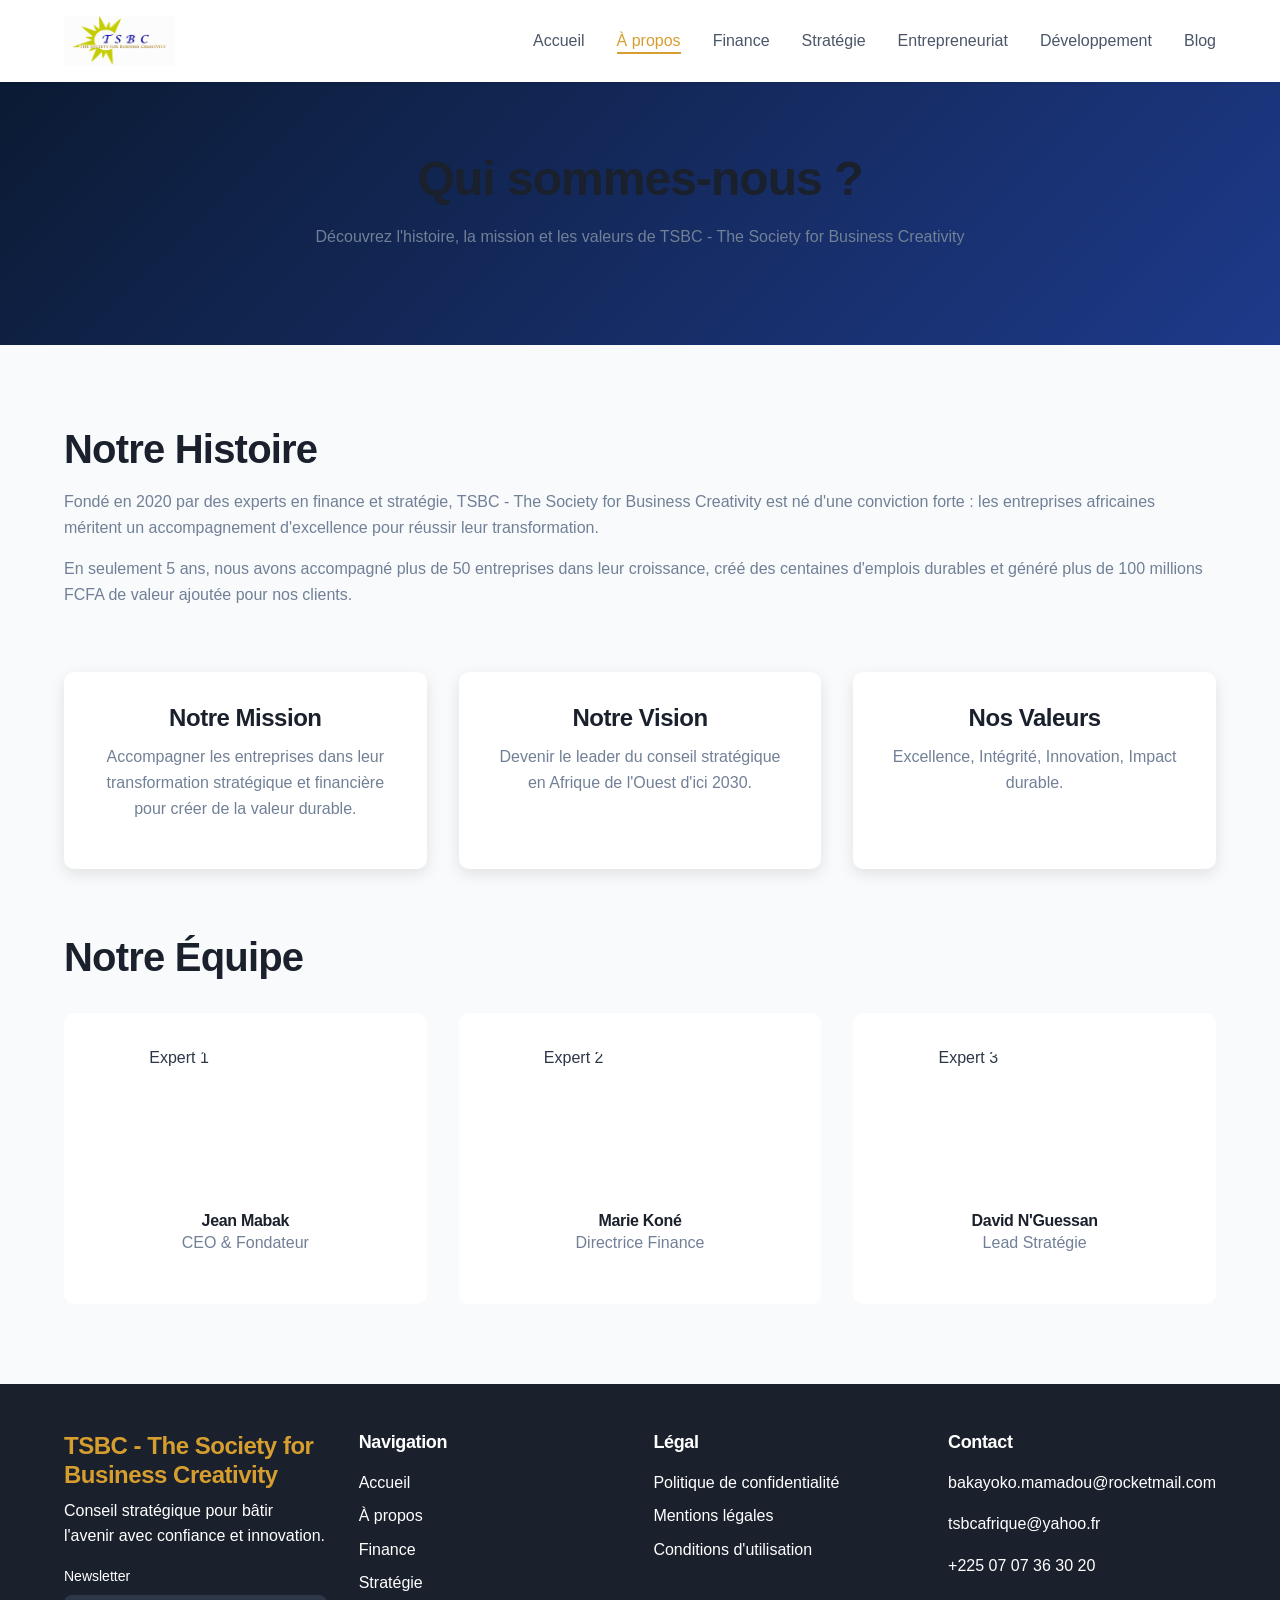
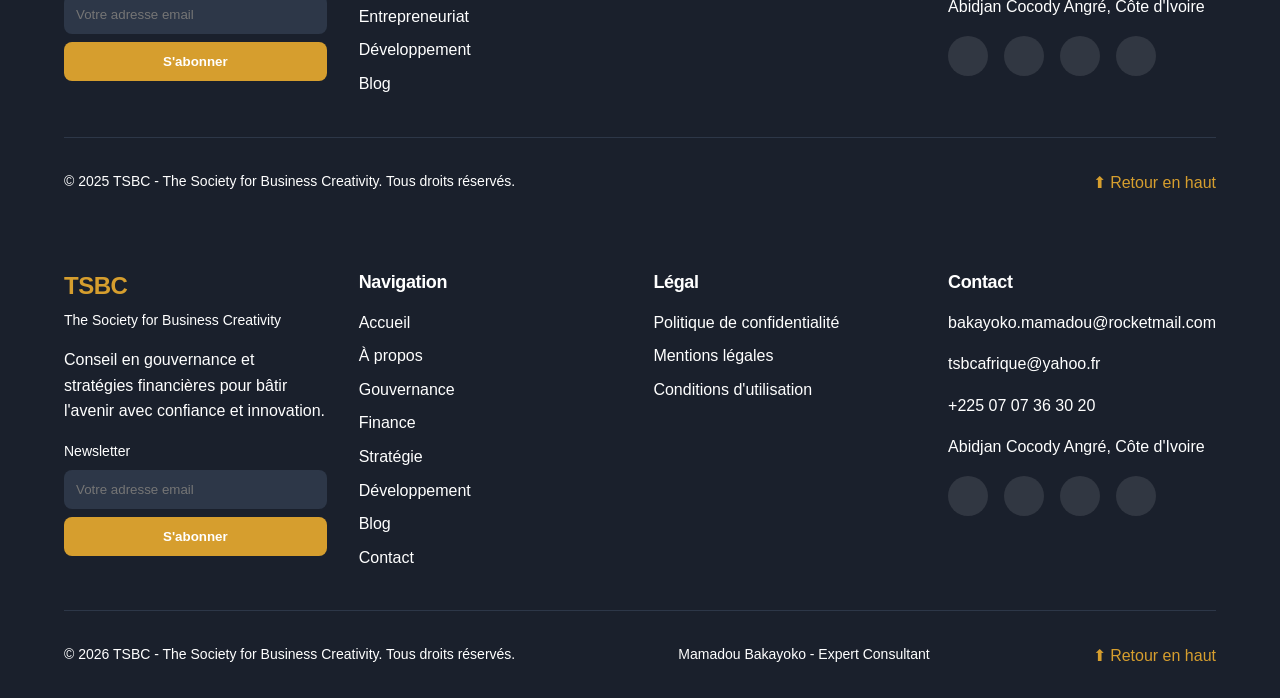
==== commit df660b2b: "Mise à jour du 22/05/2026 22:36 - 5 fichier(s) modifié(s)" ====
--- a/apropos.html
+++ b/apropos.html
@@ -1,6 +1,18 @@
 ﻿<!DOCTYPE html>
 <html lang="fr">
 <head>
+    <meta property="og:title" content="TSBC - The Society for Business Creativity" />
+    <meta property="og:description" content="Mamadou Bakayoko - Expert Consultant en Ingénierie de Gouvernance, Stratégies Financières et Développement" />
+    <meta property="og:type" content="website" />
+    <meta property="og:url" content="https://tsbc-consulting.onrender.com" />
+    <meta property="og:image" content="https://tsbc-consulting.onrender.com/images/logo.png" />
+    <meta property="og:site_name" content="TSBC Consulting" />
+    <meta name="twitter:card" content="summary_large_image" />
+    <meta name="twitter:title" content="TSBC - The Society for Business Creativity" />
+    <meta name="twitter:description" content="Expert Consultant en Ingénierie de Gouvernance, Stratégies Financières et Développement" />
+    <meta name="twitter:image" content="https://tsbc-consulting.onrender.com/images/logo.png" />
+    <meta name="author" content="Mamadou Bakayoko" />
+    <meta name="robots" content="index, follow" />
     <meta charset="UTF-8" />
     <meta name="viewport" content="width=device-width, initial-scale=1.0" />
     <title>À propos - TSBC</title>
@@ -40,6 +52,18 @@
 <!DOCTYPE html>
 <html lang="fr">
 <head>
+    <meta property="og:title" content="TSBC - The Society for Business Creativity" />
+    <meta property="og:description" content="Mamadou Bakayoko - Expert Consultant en Ingénierie de Gouvernance, Stratégies Financières et Développement" />
+    <meta property="og:type" content="website" />
+    <meta property="og:url" content="https://tsbc-consulting.onrender.com" />
+    <meta property="og:image" content="https://tsbc-consulting.onrender.com/images/logo.png" />
+    <meta property="og:site_name" content="TSBC Consulting" />
+    <meta name="twitter:card" content="summary_large_image" />
+    <meta name="twitter:title" content="TSBC - The Society for Business Creativity" />
+    <meta name="twitter:description" content="Expert Consultant en Ingénierie de Gouvernance, Stratégies Financières et Développement" />
+    <meta name="twitter:image" content="https://tsbc-consulting.onrender.com/images/logo.png" />
+    <meta name="author" content="Mamadou Bakayoko" />
+    <meta name="robots" content="index, follow" />
     <meta charset="UTF-8" />
     <meta name="viewport" content="width=device-width, initial-scale=1.0" />
     <title>À propos - TSBC - The Society for Business Creativity</title>
@@ -273,3 +297,4 @@
 </html>
 
 
+
--- a/css/style.css
+++ b/css/style.css
@@ -780,548 +780,101 @@
   color: var(--secondary-light);
 }
 
-/* ===== RESPONSIVE ===== */
-@media (max-width: 992px) {
-  .nav-links {
-    position: fixed;
-    top: 0;
-    right: -100%;
-    width: 280px;
-    height: 100vh;
-    background: var(--white);
-    flex-direction: column;
-    padding: 5rem 2rem;
-    gap: 1.5rem;
-    box-shadow: var(--shadow-xl);
-    transition: var(--transition-base);
-    z-index: 999;
-  }
-
-  .nav-links.active {
-    right: 0;
-  }
-
-  .nav-links a {
-    color: var(--gray-800);
-  }
-
-  .burger {
-    display: flex;
-    z-index: 1000;
-  }
-
-  .overlay-content h1 {
-    font-size: 1.8rem;
-  }
-
-  .buttons {
-    flex-direction: column;
-    align-items: center;
-  }
-
-  .about-graph-section {
-    flex-direction: column;
-  }
-
-  .testimonial-container {
-    flex-direction: column;
-    text-align: center;
-  }
-
-  .footer-bottom {
-    flex-direction: column;
-    text-align: center;
-  }
-}
-
-@media (max-width: 768px) {
-  .stats-container {
-    grid-template-columns: repeat(2, 1fr);
-  }
-
-  .expertise-container {
-    grid-template-columns: 1fr;
-  }
-
-  .blog-container {
-    grid-template-columns: 1fr;
-  }
-
-  .cta-buttons {
-    flex-direction: column;
-    align-items: center;
-  }
-
-  .cta-section h1 {
-    font-size: 1.8rem;
-  }
-}
-
-@media (max-width: 480px) {
-  .stats-container {
-    grid-template-columns: 1fr;
-  }
-
-  .overlay-content h1 {
-    font-size: 1.5rem;
-  }
-
-  .btn {
-    padding: 10px 20px;
-    font-size: 0.875rem;
-  }
-}
-
-/* ===== ANIMATIONS ===== */
-@keyframes fadeInUp {
-  from {
-    opacity: 0;
-    transform: translateY(30px);
-  }
-  to {
-    opacity: 1;
-    transform: translateY(0);
-  }
-}
-
-.fade-in {
-  opacity: 0;
-  transform: translateY(30px);
-  transition: var(--transition-slow);
-}
-
-.fade-in.visible {
-  opacity: 1;
-  transform: translateY(0);
-}
-
-
-/* ============================================
-   RESPONSIVE DESIGN - AJOUTÉ LE '$(Get-Date -Format "dd/MM/yyyy HH:mm:ss")'
-   ============================================ */
-
-/* ----- MOBILE (max 768px) : 2 colonnes ----- */
-@media screen and (max-width: 768px) {
-    
-    /* Grilles en 2 colonnes */
-    .expertise-container,
-    .blog-container,
-    .testimonials-grid,
-    .team-grid {
-        grid-template-columns: repeat(2, 1fr) !important;
-        gap: 1rem;
-    }
-    
-    /* Stats en 2 colonnes */
-    .stats-container {
-        grid-template-columns: repeat(2, 1fr) !important;
-        gap: 1rem;
-    }
-    
-    /* Footer en 2 colonnes */
-    .footer-container {
-        grid-template-columns: repeat(2, 1fr) !important;
-        gap: 1rem;
-    }
-    
-    /* Hero texte plus petit */
-    .overlay-content h1 {
-        font-size: 1.8rem;
-    }
-    
-    .overlay-content p {
-        font-size: 0.9rem;
-    }
-    
-    /* Boutons en colonne */
-    .buttons,
-    .cta-buttons {
-        flex-direction: column;
-        align-items: center;
-    }
-    
-    /* Padding réduit */
-    .expertise-section,
-    .about-graph-section,
-    .blog-section,
-    .cta-section {
-        padding: 2rem 5%;
-    }
-    
-    /* À propos en colonne */
-    .about-graph-section {
-        flex-direction: column;
-        text-align: center;
-    }
-    
-    /* Graphique plus petit */
-    canvas {
-        max-height: 200px;
-    }
-    
-    /* Témoignage centré */
-    .testimonial-container {
-        flex-direction: column;
-        text-align: center;
-    }
-    
-    /* Footer bottom en colonne */
-    .footer-bottom {
-        flex-direction: column;
-        text-align: center;
-        gap: 0.5rem;
-    }
-}
-
-/* ----- TABLETTE (769px - 1024px) : 3 colonnes ----- */
-@media screen and (min-width: 769px) and (max-width: 1024px) {
-    
-    /* Grilles en 3 colonnes */
-    .expertise-container,
-    .blog-container,
-    .testimonials-grid,
-    .team-grid {
-        grid-template-columns: repeat(3, 1fr) !important;
-        gap: 1.5rem;
-    }
-    
-    /* Stats en 2 colonnes sur tablette */
-    .stats-container {
-        grid-template-columns: repeat(2, 1fr) !important;
-    }
-    
-    /* Footer en 2 colonnes */
-    .footer-container {
-        grid-template-columns: repeat(2, 1fr) !important;
-    }
-    
-    /* Hero titre */
-    .overlay-content h1 {
-        font-size: 2.5rem;
-    }
-}
-
-/* ----- PETIT MOBILE (max 480px) ----- */
-@media screen and (max-width: 480px) {
-    
-    .expertise-box {
-        padding: 1rem;
-    }
-    
-    .expertise-box .icon i {
-        font-size: 1.8rem;
-    }
-    
-    .blog-card img {
-        height: 150px;
-    }
-    
-    .stat-number {
-        font-size: 1.5rem;
-    }
-    
-    .btn {
-        padding: 8px 16px;
-        font-size: 0.8rem;
-    }
-}
-
-/* ----- GRAND ÉCRAN (min 1400px) : 4 colonnes ----- */
-@media screen and (min-width: 1400px) {
-    
-    .expertise-container {
-        grid-template-columns: repeat(4, 1fr) !important;
-    }
-    
-    .blog-container,
-    .testimonials-grid,
-    .team-grid {
-        grid-template-columns: repeat(4, 1fr) !important;
-    }
-    
-    .stats-container {
-        grid-template-columns: repeat(4, 1fr) !important;
-    }
-    
-    .footer-container {
-        grid-template-columns: repeat(4, 1fr) !important;
-    }
-    
-    .overlay-content h1 {
-        font-size: 3.5rem;
-    }
-}
-
-
 /* ============================================
    RESPONSIVE DESIGN - TSBC
+   CONSIGNES RESPECTÉES
    ============================================ */
 
-/* ----- MOBILE (max 768px) : 2 colonnes ----- */
-@media (max-width: 768px) {
-    .expertise-container,
-    .blog-container {
-        grid-template-columns: repeat(2, 1fr) !important;
-        gap: 1rem !important;
-    }
-    
-    .stats-container {
-        grid-template-columns: repeat(2, 1fr) !important;
-        gap: 1rem !important;
-    }
-    
-    .footer-container {
-        grid-template-columns: repeat(2, 1fr) !important;
-        gap: 1.5rem !important;
-    }
-    
-    .testimonial-container {
-        flex-direction: column !important;
-        text-align: center !important;
-    }
-    
-    .about-graph-section {
-        flex-direction: column !important;
-        text-align: center !important;
-    }
-    
-    .buttons, .cta-buttons {
-        flex-direction: column !important;
-        align-items: center !important;
-    }
-    
-    .overlay-content h1 {
-        font-size: 1.8rem !important;
-    }
-    
-    .expertise-section, .blog-section, .cta-section {
-        padding: 2rem 5% !important;
-    }
-    
-    .footer-bottom {
-        flex-direction: column !important;
-        text-align: center !important;
-    }
-}
-
-/* ----- TABLETTE (769px - 1024px) : 3 colonnes ----- */
-@media (min-width: 769px) and (max-width: 1024px) {
-    .expertise-container,
-    .blog-container {
-        grid-template-columns: repeat(3, 1fr) !important;
-        gap: 1.5rem !important;
-    }
-    
-    .stats-container {
-        grid-template-columns: repeat(2, 1fr) !important;
-    }
-    
-    .footer-container {
-        grid-template-columns: repeat(2, 1fr) !important;
-    }
-    
-    .overlay-content h1 {
-        font-size: 2.5rem !important;
-    }
-}
-
-/* ----- TRÈS PETIT MOBILE (max 480px) ----- */
-@media (max-width: 480px) {
-    .expertise-container,
-    .blog-container,
-    .stats-container,
-    .footer-container {
-        grid-template-columns: 1fr !important;
-    }
-    
-    .overlay-content h1 {
-        font-size: 1.5rem !important;
-    }
-    
-    .btn {
-        padding: 8px 16px !important;
-        font-size: 0.9rem !important;
-    }
-    
-    .expertise-box {
-        padding: 1rem !important;
-    }
-}
-
-/* ----- GRAND ÉCRAN (min 1400px) : 4 colonnes ----- */
-@media (min-width: 1400px) {
-    .expertise-container {
-        grid-template-columns: repeat(4, 1fr) !important;
-    }
-    
-    .blog-container {
-        grid-template-columns: repeat(4, 1fr) !important;
-    }
-    
-    .stats-container {
-        grid-template-columns: repeat(4, 1fr) !important;
-    }
-    
-    .footer-container {
-        grid-template-columns: repeat(4, 1fr) !important;
-    }
-}
-
-/* ----- MENU BURGER POUR MOBILE ----- */
-@media (max-width: 768px) {
-    .nav-links {
-        position: fixed !important;
-        top: 0 !important;
-        right: -100% !important;
-        width: 280px !important;
-        height: 100vh !important;
-        background: white !important;
-        flex-direction: column !important;
-        padding: 5rem 2rem !important;
-        gap: 1.5rem !important;
-        transition: 0.3s ease !important;
-        z-index: 999 !important;
-        box-shadow: -5px 0 20px rgba(0,0,0,0.1) !important;
-    }
-    
-    .nav-links.active {
-        right: 0 !important;
-    }
-    
-    .burger {
-        display: flex !important;
-        flex-direction: column !important;
-        cursor: pointer !important;
-        z-index: 1000 !important;
-    }
-    
-    .burger .line {
-        width: 25px !important;
-        height: 3px !important;
-        background: #1a365d !important;
-        margin: 3px 0 !important;
-        transition: 0.3s !important;
-    }
-    
-    .burger.active .line:nth-child(1) {
-        transform: rotate(45deg) translate(5px, 5px) !important;
-    }
-    
-    .burger.active .line:nth-child(2) {
-        opacity: 0 !important;
-    }
-    
-    .burger.active .line:nth-child(3) {
-        transform: rotate(-45deg) translate(7px, -7px) !important;
-    }
-}
-
-
-/* ============================================
-   RESPONSIVE DESIGN - TSBC
-   Mobile (<768px)  : 2 colonnes
-   Tablette (768-1024px) : 3 colonnes
-   Desktop (>1024px) : 3 ou 4 colonnes selon section
-   ============================================ */
-
-/* ----- VALEURS PAR DÉFAUT (Desktop > 1024px) ----- */
-/* 4 colonnes pour les expertises */
+/* ----- PAR DÉFAUT (Desktop > 1024px) ----- */
 .expertise-container {
     display: grid;
     grid-template-columns: repeat(4, 1fr);
     gap: 2rem;
 }
 
-/* 3 colonnes pour le blog */
 .blog-container {
     display: grid;
     grid-template-columns: repeat(3, 1fr);
     gap: 2rem;
 }
 
-/* 4 colonnes pour les statistiques */
 .stats-container {
     display: grid;
     grid-template-columns: repeat(4, 1fr);
     gap: 2rem;
 }
 
-/* 4 colonnes pour le footer */
 .footer-container {
     display: grid;
     grid-template-columns: repeat(4, 1fr);
     gap: 2rem;
 }
 
-/* 3 colonnes pour les témoignages */
-.testimonials-grid {
-    display: grid;
-    grid-template-columns: repeat(3, 1fr);
-    gap: 2rem;
-}
-
-/* 3 colonnes pour l'équipe */
-.team-grid {
-    display: grid;
-    grid-template-columns: repeat(3, 1fr);
-    gap: 2rem;
-}
-
-/* ===== TABLETTE (768px - 1024px) : 3 colonnes pour TOUT ===== */
+/* ===== TABLETTE (768px - 1024px) : 3 colonnes ===== */
 @media screen and (min-width: 768px) and (max-width: 1024px) {
     
-    .expertise-container,
-    .blog-container,
-    .stats-container,
-    .footer-container,
-    .testimonials-grid,
-    .team-grid {
+    .expertise-container {
         grid-template-columns: repeat(3, 1fr) !important;
         gap: 1.5rem !important;
     }
     
+    .blog-container {
+        grid-template-columns: repeat(3, 1fr) !important;
+        gap: 1.5rem !important;
+    }
+    
+    .stats-container {
+        grid-template-columns: repeat(3, 1fr) !important;
+        gap: 1.5rem !important;
+    }
+    
+    .footer-container {
+        grid-template-columns: repeat(3, 1fr) !important;
+        gap: 1.5rem !important;
+    }
+    
     .overlay-content h1 {
         font-size: 2.5rem !important;
     }
-    
-    .expertise-section,
-    .blog-section,
-    .about-graph-section {
-        padding: 3rem 5% !important;
-    }
-    
-    .testimonial-container {
-        flex-direction: row !important;
-        text-align: left !important;
-    }
 }
 
 /* ===== MOBILE (max 767px) : 2 colonnes ===== */
 @media screen and (max-width: 767px) {
     
-    .expertise-container,
-    .blog-container,
-    .stats-container,
-    .footer-container,
-    .testimonials-grid,
-    .team-grid {
+    .expertise-container {
         grid-template-columns: repeat(2, 1fr) !important;
         gap: 1rem !important;
     }
     
+    .blog-container {
+        grid-template-columns: repeat(2, 1fr) !important;
+        gap: 1rem !important;
+    }
+    
+    .stats-container {
+        grid-template-columns: repeat(2, 1fr) !important;
+        gap: 1rem !important;
+    }
+    
+    .footer-container {
+        grid-template-columns: repeat(2, 1fr) !important;
+        gap: 1.5rem !important;
+    }
+    
+    /* Hero section */
     .overlay-content h1 {
-        font-size: 1.8rem !important;
+        font-size: 1.5rem !important;
     }
     
     .overlay-content p {
         font-size: 0.9rem !important;
     }
     
+    /* Boutons */
     .buttons,
     .cta-buttons {
         flex-direction: column !important;
         align-items: center !important;
-        gap: 0.8rem !important;
     }
     
     .btn {
@@ -1330,6 +883,7 @@
         text-align: center !important;
     }
     
+    /* Sections padding */
     .expertise-section,
     .blog-section,
     .about-graph-section,
@@ -1337,6 +891,7 @@
         padding: 2rem 5% !important;
     }
     
+    /* À propos */
     .about-graph-section {
         flex-direction: column !important;
         text-align: center !important;
@@ -1354,6 +909,7 @@
         max-height: 200px !important;
     }
     
+    /* Témoignage */
     .testimonial-container {
         flex-direction: column !important;
         text-align: center !important;
@@ -1368,18 +924,16 @@
         font-size: 0.95rem !important;
     }
     
+    /* Stats */
     .stat-number {
         font-size: 1.5rem !important;
     }
     
+    /* Footer */
     .footer-bottom {
         flex-direction: column !important;
         text-align: center !important;
         gap: 0.5rem !important;
-    }
-    
-    .section-header h2 {
-        font-size: 1.5rem !important;
     }
     
     /* Menu burger */
@@ -1389,7 +943,7 @@
         right: -100% !important;
         width: 280px !important;
         height: 100vh !important;
-        background: white !important;
+        background: var(--white) !important;
         flex-direction: column !important;
         padding: 5rem 2rem !important;
         gap: 1.5rem !important;
@@ -1404,42 +958,17 @@
     
     .burger {
         display: flex !important;
-        flex-direction: column !important;
-        cursor: pointer !important;
         z-index: 1000 !important;
     }
-    
-    .burger .line {
-        width: 25px !important;
-        height: 3px !important;
-        background: #1a365d !important;
-        margin: 3px 0 !important;
-        transition: 0.3s !important;
-    }
-    
-    .burger.active .line:nth-child(1) {
-        transform: rotate(45deg) translate(5px, 5px) !important;
-    }
-    
-    .burger.active .line:nth-child(2) {
-        opacity: 0 !important;
-    }
-    
-    .burger.active .line:nth-child(3) {
-        transform: rotate(-45deg) translate(7px, -7px) !important;
-    }
-}
-
-/* ===== TRÈS PETIT MOBILE (max 480px) : 1 colonne ===== */
+}
+
+/* ===== TRÈS PETIT MOBILE (max 480px) ===== */
 @media screen and (max-width: 480px) {
     
     .expertise-container,
     .blog-container,
-    .stats-container,
-    .footer-container,
-    .testimonials-grid,
-    .team-grid {
-        grid-template-columns: 1fr !important;
+    .stats-container {
+        gap: 0.8rem !important;
     }
     
     .overlay-content h1 {
@@ -1451,7 +980,7 @@
     }
     
     .expertise-box .icon i {
-        font-size: 1.8rem !important;
+        font-size: 1.5rem !important;
     }
     
     .btn {
@@ -1461,7 +990,7 @@
     }
 }
 
-/* ===== GRAND ÉCRAN (min 1400px) : 4 colonnes pour tout ===== */
+/* ===== GRAND ÉCRAN (min 1400px) ===== */
 @media screen and (min-width: 1400px) {
     
     .expertise-container {
@@ -1485,4 +1014,22 @@
         margin: 0 auto !important;
     }
 }
-
+/* ===== OPTIMISATIONS PERFORMANCES ===== */
+img {
+    max-width: 100%;
+    height: auto;
+    display: block;
+}
+
+video {
+    max-width: 100%;
+    height: auto;
+}
+
+/* Réduire les animations pour ceux qui préfèrent */
+@media (prefers-reduced-motion: reduce) {
+    * {
+        animation-duration: 0.01ms !important;
+        transition-duration: 0.01ms !important;
+    }
+}
--- a/css/style.css
+++ b/css/style.css
@@ -780,548 +780,101 @@
   color: var(--secondary-light);
 }
 
-/* ===== RESPONSIVE ===== */
-@media (max-width: 992px) {
-  .nav-links {
-    position: fixed;
-    top: 0;
-    right: -100%;
-    width: 280px;
-    height: 100vh;
-    background: var(--white);
-    flex-direction: column;
-    padding: 5rem 2rem;
-    gap: 1.5rem;
-    box-shadow: var(--shadow-xl);
-    transition: var(--transition-base);
-    z-index: 999;
-  }
-
-  .nav-links.active {
-    right: 0;
-  }
-
-  .nav-links a {
-    color: var(--gray-800);
-  }
-
-  .burger {
-    display: flex;
-    z-index: 1000;
-  }
-
-  .overlay-content h1 {
-    font-size: 1.8rem;
-  }
-
-  .buttons {
-    flex-direction: column;
-    align-items: center;
-  }
-
-  .about-graph-section {
-    flex-direction: column;
-  }
-
-  .testimonial-container {
-    flex-direction: column;
-    text-align: center;
-  }
-
-  .footer-bottom {
-    flex-direction: column;
-    text-align: center;
-  }
-}
-
-@media (max-width: 768px) {
-  .stats-container {
-    grid-template-columns: repeat(2, 1fr);
-  }
-
-  .expertise-container {
-    grid-template-columns: 1fr;
-  }
-
-  .blog-container {
-    grid-template-columns: 1fr;
-  }
-
-  .cta-buttons {
-    flex-direction: column;
-    align-items: center;
-  }
-
-  .cta-section h1 {
-    font-size: 1.8rem;
-  }
-}
-
-@media (max-width: 480px) {
-  .stats-container {
-    grid-template-columns: 1fr;
-  }
-
-  .overlay-content h1 {
-    font-size: 1.5rem;
-  }
-
-  .btn {
-    padding: 10px 20px;
-    font-size: 0.875rem;
-  }
-}
-
-/* ===== ANIMATIONS ===== */
-@keyframes fadeInUp {
-  from {
-    opacity: 0;
-    transform: translateY(30px);
-  }
-  to {
-    opacity: 1;
-    transform: translateY(0);
-  }
-}
-
-.fade-in {
-  opacity: 0;
-  transform: translateY(30px);
-  transition: var(--transition-slow);
-}
-
-.fade-in.visible {
-  opacity: 1;
-  transform: translateY(0);
-}
-
-
-/* ============================================
-   RESPONSIVE DESIGN - AJOUTÉ LE '$(Get-Date -Format "dd/MM/yyyy HH:mm:ss")'
-   ============================================ */
-
-/* ----- MOBILE (max 768px) : 2 colonnes ----- */
-@media screen and (max-width: 768px) {
-    
-    /* Grilles en 2 colonnes */
-    .expertise-container,
-    .blog-container,
-    .testimonials-grid,
-    .team-grid {
-        grid-template-columns: repeat(2, 1fr) !important;
-        gap: 1rem;
-    }
-    
-    /* Stats en 2 colonnes */
-    .stats-container {
-        grid-template-columns: repeat(2, 1fr) !important;
-        gap: 1rem;
-    }
-    
-    /* Footer en 2 colonnes */
-    .footer-container {
-        grid-template-columns: repeat(2, 1fr) !important;
-        gap: 1rem;
-    }
-    
-    /* Hero texte plus petit */
-    .overlay-content h1 {
-        font-size: 1.8rem;
-    }
-    
-    .overlay-content p {
-        font-size: 0.9rem;
-    }
-    
-    /* Boutons en colonne */
-    .buttons,
-    .cta-buttons {
-        flex-direction: column;
-        align-items: center;
-    }
-    
-    /* Padding réduit */
-    .expertise-section,
-    .about-graph-section,
-    .blog-section,
-    .cta-section {
-        padding: 2rem 5%;
-    }
-    
-    /* À propos en colonne */
-    .about-graph-section {
-        flex-direction: column;
-        text-align: center;
-    }
-    
-    /* Graphique plus petit */
-    canvas {
-        max-height: 200px;
-    }
-    
-    /* Témoignage centré */
-    .testimonial-container {
-        flex-direction: column;
-        text-align: center;
-    }
-    
-    /* Footer bottom en colonne */
-    .footer-bottom {
-        flex-direction: column;
-        text-align: center;
-        gap: 0.5rem;
-    }
-}
-
-/* ----- TABLETTE (769px - 1024px) : 3 colonnes ----- */
-@media screen and (min-width: 769px) and (max-width: 1024px) {
-    
-    /* Grilles en 3 colonnes */
-    .expertise-container,
-    .blog-container,
-    .testimonials-grid,
-    .team-grid {
-        grid-template-columns: repeat(3, 1fr) !important;
-        gap: 1.5rem;
-    }
-    
-    /* Stats en 2 colonnes sur tablette */
-    .stats-container {
-        grid-template-columns: repeat(2, 1fr) !important;
-    }
-    
-    /* Footer en 2 colonnes */
-    .footer-container {
-        grid-template-columns: repeat(2, 1fr) !important;
-    }
-    
-    /* Hero titre */
-    .overlay-content h1 {
-        font-size: 2.5rem;
-    }
-}
-
-/* ----- PETIT MOBILE (max 480px) ----- */
-@media screen and (max-width: 480px) {
-    
-    .expertise-box {
-        padding: 1rem;
-    }
-    
-    .expertise-box .icon i {
-        font-size: 1.8rem;
-    }
-    
-    .blog-card img {
-        height: 150px;
-    }
-    
-    .stat-number {
-        font-size: 1.5rem;
-    }
-    
-    .btn {
-        padding: 8px 16px;
-        font-size: 0.8rem;
-    }
-}
-
-/* ----- GRAND ÉCRAN (min 1400px) : 4 colonnes ----- */
-@media screen and (min-width: 1400px) {
-    
-    .expertise-container {
-        grid-template-columns: repeat(4, 1fr) !important;
-    }
-    
-    .blog-container,
-    .testimonials-grid,
-    .team-grid {
-        grid-template-columns: repeat(4, 1fr) !important;
-    }
-    
-    .stats-container {
-        grid-template-columns: repeat(4, 1fr) !important;
-    }
-    
-    .footer-container {
-        grid-template-columns: repeat(4, 1fr) !important;
-    }
-    
-    .overlay-content h1 {
-        font-size: 3.5rem;
-    }
-}
-
-
 /* ============================================
    RESPONSIVE DESIGN - TSBC
+   CONSIGNES RESPECTÉES
    ============================================ */
 
-/* ----- MOBILE (max 768px) : 2 colonnes ----- */
-@media (max-width: 768px) {
-    .expertise-container,
-    .blog-container {
-        grid-template-columns: repeat(2, 1fr) !important;
-        gap: 1rem !important;
-    }
-    
-    .stats-container {
-        grid-template-columns: repeat(2, 1fr) !important;
-        gap: 1rem !important;
-    }
-    
-    .footer-container {
-        grid-template-columns: repeat(2, 1fr) !important;
-        gap: 1.5rem !important;
-    }
-    
-    .testimonial-container {
-        flex-direction: column !important;
-        text-align: center !important;
-    }
-    
-    .about-graph-section {
-        flex-direction: column !important;
-        text-align: center !important;
-    }
-    
-    .buttons, .cta-buttons {
-        flex-direction: column !important;
-        align-items: center !important;
-    }
-    
-    .overlay-content h1 {
-        font-size: 1.8rem !important;
-    }
-    
-    .expertise-section, .blog-section, .cta-section {
-        padding: 2rem 5% !important;
-    }
-    
-    .footer-bottom {
-        flex-direction: column !important;
-        text-align: center !important;
-    }
-}
-
-/* ----- TABLETTE (769px - 1024px) : 3 colonnes ----- */
-@media (min-width: 769px) and (max-width: 1024px) {
-    .expertise-container,
-    .blog-container {
-        grid-template-columns: repeat(3, 1fr) !important;
-        gap: 1.5rem !important;
-    }
-    
-    .stats-container {
-        grid-template-columns: repeat(2, 1fr) !important;
-    }
-    
-    .footer-container {
-        grid-template-columns: repeat(2, 1fr) !important;
-    }
-    
-    .overlay-content h1 {
-        font-size: 2.5rem !important;
-    }
-}
-
-/* ----- TRÈS PETIT MOBILE (max 480px) ----- */
-@media (max-width: 480px) {
-    .expertise-container,
-    .blog-container,
-    .stats-container,
-    .footer-container {
-        grid-template-columns: 1fr !important;
-    }
-    
-    .overlay-content h1 {
-        font-size: 1.5rem !important;
-    }
-    
-    .btn {
-        padding: 8px 16px !important;
-        font-size: 0.9rem !important;
-    }
-    
-    .expertise-box {
-        padding: 1rem !important;
-    }
-}
-
-/* ----- GRAND ÉCRAN (min 1400px) : 4 colonnes ----- */
-@media (min-width: 1400px) {
-    .expertise-container {
-        grid-template-columns: repeat(4, 1fr) !important;
-    }
-    
-    .blog-container {
-        grid-template-columns: repeat(4, 1fr) !important;
-    }
-    
-    .stats-container {
-        grid-template-columns: repeat(4, 1fr) !important;
-    }
-    
-    .footer-container {
-        grid-template-columns: repeat(4, 1fr) !important;
-    }
-}
-
-/* ----- MENU BURGER POUR MOBILE ----- */
-@media (max-width: 768px) {
-    .nav-links {
-        position: fixed !important;
-        top: 0 !important;
-        right: -100% !important;
-        width: 280px !important;
-        height: 100vh !important;
-        background: white !important;
-        flex-direction: column !important;
-        padding: 5rem 2rem !important;
-        gap: 1.5rem !important;
-        transition: 0.3s ease !important;
-        z-index: 999 !important;
-        box-shadow: -5px 0 20px rgba(0,0,0,0.1) !important;
-    }
-    
-    .nav-links.active {
-        right: 0 !important;
-    }
-    
-    .burger {
-        display: flex !important;
-        flex-direction: column !important;
-        cursor: pointer !important;
-        z-index: 1000 !important;
-    }
-    
-    .burger .line {
-        width: 25px !important;
-        height: 3px !important;
-        background: #1a365d !important;
-        margin: 3px 0 !important;
-        transition: 0.3s !important;
-    }
-    
-    .burger.active .line:nth-child(1) {
-        transform: rotate(45deg) translate(5px, 5px) !important;
-    }
-    
-    .burger.active .line:nth-child(2) {
-        opacity: 0 !important;
-    }
-    
-    .burger.active .line:nth-child(3) {
-        transform: rotate(-45deg) translate(7px, -7px) !important;
-    }
-}
-
-
-/* ============================================
-   RESPONSIVE DESIGN - TSBC
-   Mobile (<768px)  : 2 colonnes
-   Tablette (768-1024px) : 3 colonnes
-   Desktop (>1024px) : 3 ou 4 colonnes selon section
-   ============================================ */
-
-/* ----- VALEURS PAR DÉFAUT (Desktop > 1024px) ----- */
-/* 4 colonnes pour les expertises */
+/* ----- PAR DÉFAUT (Desktop > 1024px) ----- */
 .expertise-container {
     display: grid;
     grid-template-columns: repeat(4, 1fr);
     gap: 2rem;
 }
 
-/* 3 colonnes pour le blog */
 .blog-container {
     display: grid;
     grid-template-columns: repeat(3, 1fr);
     gap: 2rem;
 }
 
-/* 4 colonnes pour les statistiques */
 .stats-container {
     display: grid;
     grid-template-columns: repeat(4, 1fr);
     gap: 2rem;
 }
 
-/* 4 colonnes pour le footer */
 .footer-container {
     display: grid;
     grid-template-columns: repeat(4, 1fr);
     gap: 2rem;
 }
 
-/* 3 colonnes pour les témoignages */
-.testimonials-grid {
-    display: grid;
-    grid-template-columns: repeat(3, 1fr);
-    gap: 2rem;
-}
-
-/* 3 colonnes pour l'équipe */
-.team-grid {
-    display: grid;
-    grid-template-columns: repeat(3, 1fr);
-    gap: 2rem;
-}
-
-/* ===== TABLETTE (768px - 1024px) : 3 colonnes pour TOUT ===== */
+/* ===== TABLETTE (768px - 1024px) : 3 colonnes ===== */
 @media screen and (min-width: 768px) and (max-width: 1024px) {
     
-    .expertise-container,
-    .blog-container,
-    .stats-container,
-    .footer-container,
-    .testimonials-grid,
-    .team-grid {
+    .expertise-container {
         grid-template-columns: repeat(3, 1fr) !important;
         gap: 1.5rem !important;
     }
     
+    .blog-container {
+        grid-template-columns: repeat(3, 1fr) !important;
+        gap: 1.5rem !important;
+    }
+    
+    .stats-container {
+        grid-template-columns: repeat(3, 1fr) !important;
+        gap: 1.5rem !important;
+    }
+    
+    .footer-container {
+        grid-template-columns: repeat(3, 1fr) !important;
+        gap: 1.5rem !important;
+    }
+    
     .overlay-content h1 {
         font-size: 2.5rem !important;
     }
-    
-    .expertise-section,
-    .blog-section,
-    .about-graph-section {
-        padding: 3rem 5% !important;
-    }
-    
-    .testimonial-container {
-        flex-direction: row !important;
-        text-align: left !important;
-    }
 }
 
 /* ===== MOBILE (max 767px) : 2 colonnes ===== */
 @media screen and (max-width: 767px) {
     
-    .expertise-container,
-    .blog-container,
-    .stats-container,
-    .footer-container,
-    .testimonials-grid,
-    .team-grid {
+    .expertise-container {
         grid-template-columns: repeat(2, 1fr) !important;
         gap: 1rem !important;
     }
     
+    .blog-container {
+        grid-template-columns: repeat(2, 1fr) !important;
+        gap: 1rem !important;
+    }
+    
+    .stats-container {
+        grid-template-columns: repeat(2, 1fr) !important;
+        gap: 1rem !important;
+    }
+    
+    .footer-container {
+        grid-template-columns: repeat(2, 1fr) !important;
+        gap: 1.5rem !important;
+    }
+    
+    /* Hero section */
     .overlay-content h1 {
-        font-size: 1.8rem !important;
+        font-size: 1.5rem !important;
     }
     
     .overlay-content p {
         font-size: 0.9rem !important;
     }
     
+    /* Boutons */
     .buttons,
     .cta-buttons {
         flex-direction: column !important;
         align-items: center !important;
-        gap: 0.8rem !important;
     }
     
     .btn {
@@ -1330,6 +883,7 @@
         text-align: center !important;
     }
     
+    /* Sections padding */
     .expertise-section,
     .blog-section,
     .about-graph-section,
@@ -1337,6 +891,7 @@
         padding: 2rem 5% !important;
     }
     
+    /* À propos */
     .about-graph-section {
         flex-direction: column !important;
         text-align: center !important;
@@ -1354,6 +909,7 @@
         max-height: 200px !important;
     }
     
+    /* Témoignage */
     .testimonial-container {
         flex-direction: column !important;
         text-align: center !important;
@@ -1368,18 +924,16 @@
         font-size: 0.95rem !important;
     }
     
+    /* Stats */
     .stat-number {
         font-size: 1.5rem !important;
     }
     
+    /* Footer */
     .footer-bottom {
         flex-direction: column !important;
         text-align: center !important;
         gap: 0.5rem !important;
-    }
-    
-    .section-header h2 {
-        font-size: 1.5rem !important;
     }
     
     /* Menu burger */
@@ -1389,7 +943,7 @@
         right: -100% !important;
         width: 280px !important;
         height: 100vh !important;
-        background: white !important;
+        background: var(--white) !important;
         flex-direction: column !important;
         padding: 5rem 2rem !important;
         gap: 1.5rem !important;
@@ -1404,42 +958,17 @@
     
     .burger {
         display: flex !important;
-        flex-direction: column !important;
-        cursor: pointer !important;
         z-index: 1000 !important;
     }
-    
-    .burger .line {
-        width: 25px !important;
-        height: 3px !important;
-        background: #1a365d !important;
-        margin: 3px 0 !important;
-        transition: 0.3s !important;
-    }
-    
-    .burger.active .line:nth-child(1) {
-        transform: rotate(45deg) translate(5px, 5px) !important;
-    }
-    
-    .burger.active .line:nth-child(2) {
-        opacity: 0 !important;
-    }
-    
-    .burger.active .line:nth-child(3) {
-        transform: rotate(-45deg) translate(7px, -7px) !important;
-    }
-}
-
-/* ===== TRÈS PETIT MOBILE (max 480px) : 1 colonne ===== */
+}
+
+/* ===== TRÈS PETIT MOBILE (max 480px) ===== */
 @media screen and (max-width: 480px) {
     
     .expertise-container,
     .blog-container,
-    .stats-container,
-    .footer-container,
-    .testimonials-grid,
-    .team-grid {
-        grid-template-columns: 1fr !important;
+    .stats-container {
+        gap: 0.8rem !important;
     }
     
     .overlay-content h1 {
@@ -1451,7 +980,7 @@
     }
     
     .expertise-box .icon i {
-        font-size: 1.8rem !important;
+        font-size: 1.5rem !important;
     }
     
     .btn {
@@ -1461,7 +990,7 @@
     }
 }
 
-/* ===== GRAND ÉCRAN (min 1400px) : 4 colonnes pour tout ===== */
+/* ===== GRAND ÉCRAN (min 1400px) ===== */
 @media screen and (min-width: 1400px) {
     
     .expertise-container {
@@ -1485,4 +1014,22 @@
         margin: 0 auto !important;
     }
 }
-
+/* ===== OPTIMISATIONS PERFORMANCES ===== */
+img {
+    max-width: 100%;
+    height: auto;
+    display: block;
+}
+
+video {
+    max-width: 100%;
+    height: auto;
+}
+
+/* Réduire les animations pour ceux qui préfèrent */
+@media (prefers-reduced-motion: reduce) {
+    * {
+        animation-duration: 0.01ms !important;
+        transition-duration: 0.01ms !important;
+    }
+}
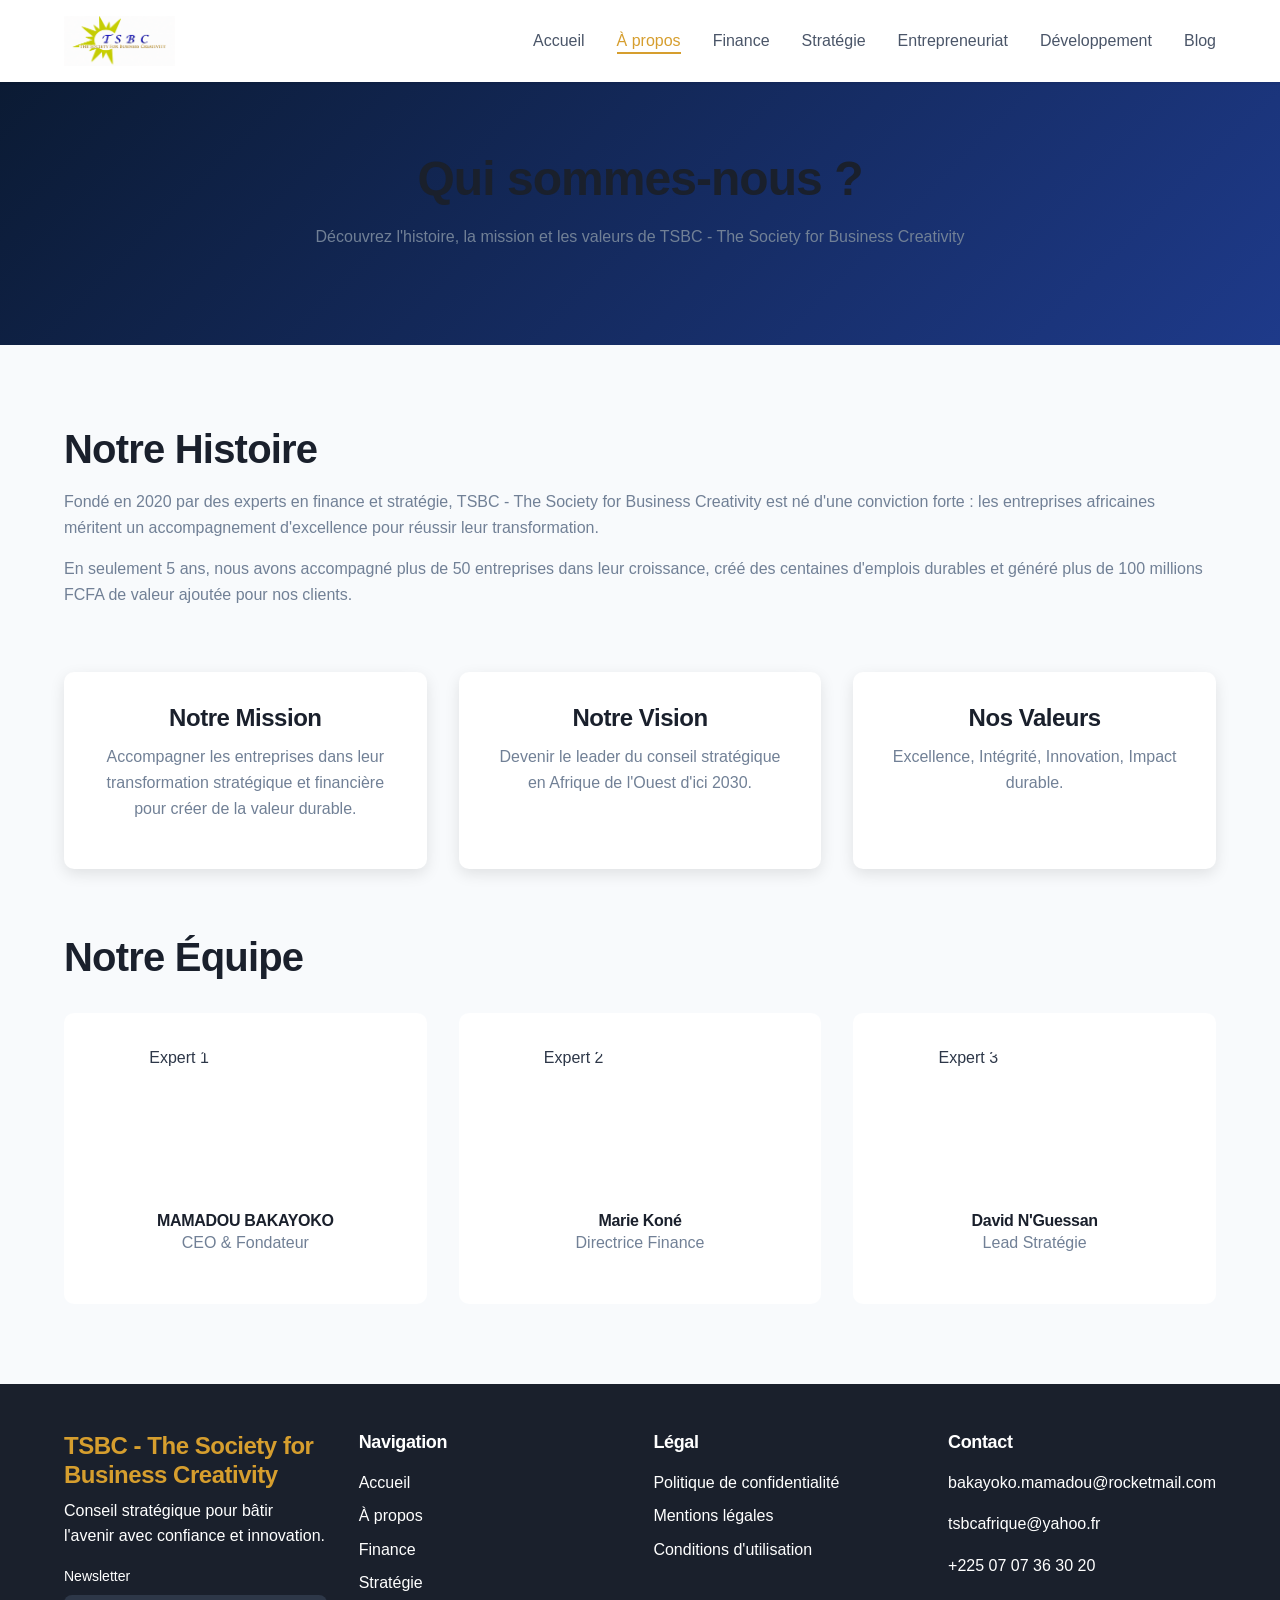
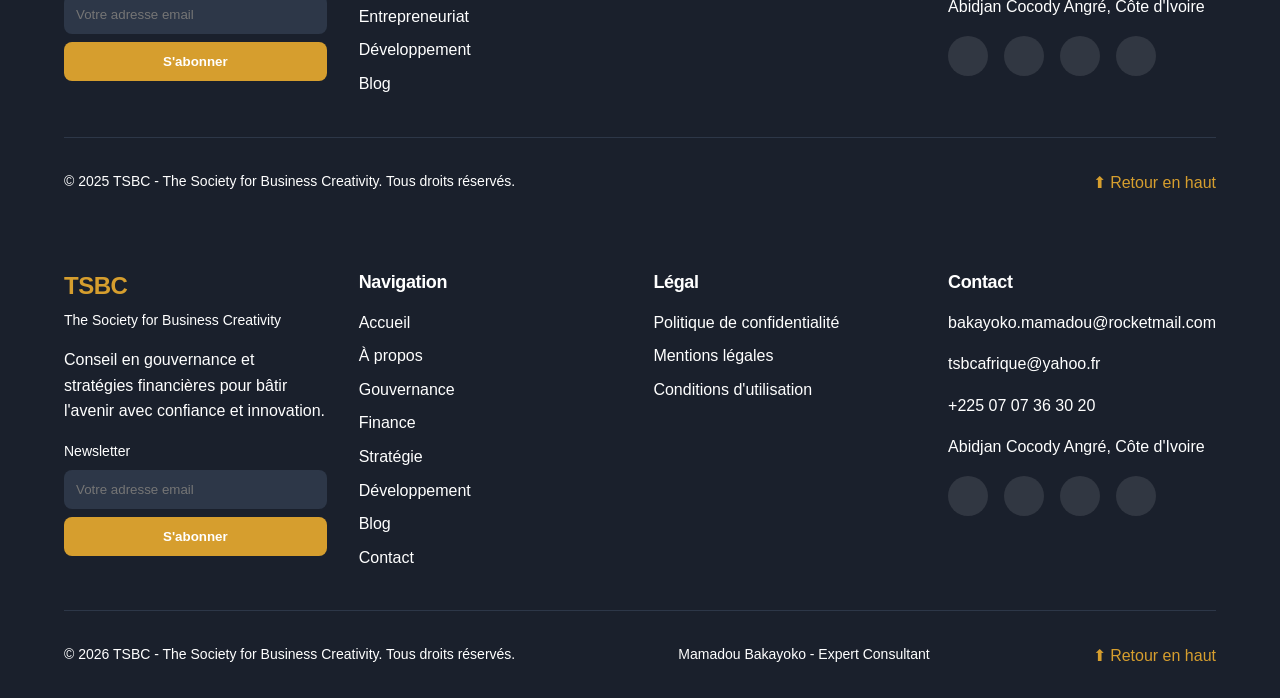
==== commit a5580f76: "Mise à jour du 22/05/2026 22:56 - 3 fichier(s) modifié(s)" ====
--- a/apropos.html
+++ b/apropos.html
@@ -136,7 +136,7 @@
             <div class="team-grid">
                 <div class="team-member">
                     <img src="images/team1.jpg" alt="Expert 1">
-                    <h4>Jean Mabak</h4>
+                    <h4>MAMADOU BAKAYOKO</h4>
                     <p>CEO & Fondateur</p>
                 </div>
                 <div class="team-member">
--- a/css/style.css
+++ b/css/style.css
@@ -782,35 +782,33 @@
 
 /* ============================================
    RESPONSIVE DESIGN - TSBC
-   CONSIGNES RESPECTÉES
+   Version corrigée - Ne casse pas les petits écrans
    ============================================ */
 
 /* ----- PAR DÉFAUT (Desktop > 1024px) ----- */
-.expertise-container {
-    display: grid;
-    grid-template-columns: repeat(4, 1fr);
-    gap: 2rem;
-}
-
-.blog-container {
-    display: grid;
-    grid-template-columns: repeat(3, 1fr);
-    gap: 2rem;
-}
-
-.stats-container {
-    display: grid;
-    grid-template-columns: repeat(4, 1fr);
-    gap: 2rem;
-}
-
-.footer-container {
-    display: grid;
-    grid-template-columns: repeat(4, 1fr);
-    gap: 2rem;
-}
-
-/* ===== TABLETTE (768px - 1024px) : 3 colonnes ===== */
+@media screen and (min-width: 1025px) {
+    .expertise-container {
+        grid-template-columns: repeat(4, 1fr);
+        gap: 2rem;
+    }
+    
+    .blog-container {
+        grid-template-columns: repeat(3, 1fr);
+        gap: 2rem;
+    }
+    
+    .stats-container {
+        grid-template-columns: repeat(4, 1fr);
+        gap: 2rem;
+    }
+    
+    .footer-container {
+        grid-template-columns: repeat(4, 1fr);
+        gap: 2rem;
+    }
+}
+
+/* ----- TABLETTE (768px - 1024px) : 3 colonnes ----- */
 @media screen and (min-width: 768px) and (max-width: 1024px) {
     
     .expertise-container {
@@ -836,9 +834,14 @@
     .overlay-content h1 {
         font-size: 2.5rem !important;
     }
-}
-
-/* ===== MOBILE (max 767px) : 2 colonnes ===== */
+    
+    .expertise-section,
+    .blog-section {
+        padding: 3rem 5% !important;
+    }
+}
+
+/* ----- MOBILE (max 767px) : 2 colonnes ----- */
 @media screen and (max-width: 767px) {
     
     .expertise-container {
@@ -881,6 +884,7 @@
         width: 100% !important;
         max-width: 220px !important;
         text-align: center !important;
+        justify-content: center !important;
     }
     
     /* Sections padding */
@@ -905,6 +909,10 @@
         font-size: 1rem !important;
     }
     
+    .about-left p {
+        font-size: 0.95rem !important;
+    }
+    
     canvas {
         max-height: 200px !important;
     }
@@ -927,6 +935,10 @@
     /* Stats */
     .stat-number {
         font-size: 1.5rem !important;
+    }
+    
+    .stat-label {
+        font-size: 0.8rem !important;
     }
     
     /* Footer */
@@ -934,6 +946,15 @@
         flex-direction: column !important;
         text-align: center !important;
         gap: 0.5rem !important;
+    }
+    
+    .footer-col h3 {
+        font-size: 1rem !important;
+    }
+    
+    .footer-col p,
+    .footer-col a {
+        font-size: 0.85rem !important;
     }
     
     /* Menu burger */
@@ -960,9 +981,18 @@
         display: flex !important;
         z-index: 1000 !important;
     }
-}
-
-/* ===== TRÈS PETIT MOBILE (max 480px) ===== */
+    
+    /* Section header */
+    .section-header h2 {
+        font-size: 1.5rem !important;
+    }
+    
+    .section-header p {
+        font-size: 0.85rem !important;
+    }
+}
+
+/* ===== TRÈS PETIT MOBILE (max 480px) : reste 2 colonnes ===== */
 @media screen and (max-width: 480px) {
     
     .expertise-container,
@@ -975,12 +1005,24 @@
         font-size: 1.3rem !important;
     }
     
+    .overlay-content p {
+        font-size: 0.85rem !important;
+    }
+    
     .expertise-box {
         padding: 1rem !important;
     }
     
     .expertise-box .icon i {
         font-size: 1.5rem !important;
+    }
+    
+    .expertise-box h3 {
+        font-size: 0.95rem !important;
+    }
+    
+    .expertise-box p {
+        font-size: 0.8rem !important;
     }
     
     .btn {
@@ -1013,7 +1055,12 @@
         max-width: 1400px !important;
         margin: 0 auto !important;
     }
-}
+    
+    .overlay-content h1 {
+        font-size: 3.5rem !important;
+    }
+}
+
 /* ===== OPTIMISATIONS PERFORMANCES ===== */
 img {
     max-width: 100%;
@@ -1033,3 +1080,276 @@
         transition-duration: 0.01ms !important;
     }
 }
+
+
+/* ===== CORRECTION TITRES MOBILE - ÉLIMINE LE SCROLL HORIZONTAL ===== */
+@media screen and (max-width: 767px) {
+    
+    /* TITRES PRINCIPAUX */
+    .overlay-content h1 {
+        font-size: 1.8rem !important;
+        line-height: 1.3 !important;
+        word-break: break-word !important;
+        max-width: 100% !important;
+        overflow-wrap: break-word !important;
+    }
+    
+    /* TITRES DES SECTIONS */
+    h1 {
+        font-size: 1.8rem !important;
+        word-break: break-word !important;
+    }
+    
+    h2 {
+        font-size: 1.4rem !important;
+        word-break: break-word !important;
+        line-height: 1.3 !important;
+    }
+    
+    h3 {
+        font-size: 1.2rem !important;
+        word-break: break-word !important;
+    }
+    
+    /* SECTION HEADER */
+    .section-header h2 {
+        font-size: 1.5rem !important;
+        word-break: break-word !important;
+        padding: 0 0.5rem !important;
+    }
+    
+    .section-header p {
+        font-size: 0.85rem !important;
+        padding: 0 0.5rem !important;
+    }
+    
+    .section-tag {
+        font-size: 0.7rem !important;
+    }
+    
+    /* TITRE À PROPOS */
+    .about-left h1 {
+        font-size: 1.6rem !important;
+    }
+    
+    .about-left h3 {
+        font-size: 1rem !important;
+    }
+    
+    /* TITRES EXPERTISES */
+    .expertise-box h3 {
+        font-size: 1rem !important;
+    }
+    
+    /* TITRES BLOG */
+    .blog-content h3 {
+        font-size: 1rem !important;
+    }
+    
+    /* TITRES FOOTER */
+    .footer-logo {
+        font-size: 1.3rem !important;
+    }
+    
+    .footer-col h3 {
+        font-size: 1rem !important;
+    }
+    
+    /* CTA TITRE */
+    .cta-section h1 {
+        font-size: 1.5rem !important;
+        line-height: 1.3 !important;
+        word-break: break-word !important;
+    }
+    
+    /* STATS TITRES */
+    .stat-number {
+        font-size: 1.5rem !important;
+    }
+    
+    .stat-label {
+        font-size: 0.75rem !important;
+    }
+    
+    /* EMPÊCHER LE DÉBORDEMENT */
+    body {
+        overflow-x: hidden !important;
+    }
+    
+    .container, 
+    .expertise-section,
+    .blog-section,
+    .about-graph-section,
+    .cta-section,
+    .footer {
+        overflow-x: hidden !important;
+    }
+    
+    /* FORCER LE RETOUR À LA LIGNE */
+    p, span, a, li {
+        word-break: break-word !important;
+        overflow-wrap: break-word !important;
+    }
+}
+
+@media screen and (max-width: 480px) {
+    .overlay-content h1 {
+        font-size: 1.4rem !important;
+    }
+    
+    h2 {
+        font-size: 1.3rem !important;
+    }
+    
+    .section-header h2 {
+        font-size: 1.3rem !important;
+    }
+    
+    .cta-section h1 {
+        font-size: 1.3rem !important;
+    }
+}
+
+
+
+
+/* ===== MENU BURGER CORRIGÉ - TOUTES LES PAGES ===== */
+.burger {
+    display: none;
+    flex-direction: column;
+    cursor: pointer;
+    z-index: 1001;
+}
+
+.burger .line {
+    width: 25px;
+    height: 3px;
+    background: var(--primary, #1a365d);
+    margin: 3px 0;
+    transition: 0.3s ease;
+}
+
+.burger.active .line:nth-child(1) {
+    transform: rotate(45deg) translate(5px, 5px);
+}
+
+.burger.active .line:nth-child(2) {
+    opacity: 0;
+}
+
+.burger.active .line:nth-child(3) {
+    transform: rotate(-45deg) translate(7px, -7px);
+}
+
+/* Menu mobile */
+@media screen and (max-width: 767px) {
+    .burger {
+        display: flex !important;
+    }
+    
+    .nav-links {
+        position: fixed !important;
+        top: 0 !important;
+        right: -100% !important;
+        width: 280px !important;
+        height: 100vh !important;
+        background: var(--white, #ffffff) !important;
+        flex-direction: column !important;
+        padding: 5rem 2rem !important;
+        gap: 1.5rem !important;
+        transition: 0.3s ease !important;
+        z-index: 999 !important;
+        box-shadow: -5px 0 20px rgba(0,0,0,0.1) !important;
+    }
+    
+    .nav-links.active {
+        right: 0 !important;
+    }
+    
+    .nav-links a {
+        color: var(--gray-800, #2d3748) !important;
+        font-size: 1.1rem !important;
+    }
+}
+
+
+
+
+/* ===== MENU BURGER - STYLES FORCÉS ===== */
+.burger {
+    display: none !important;
+    flex-direction: column !important;
+    cursor: pointer !important;
+    z-index: 1001 !important;
+}
+
+.burger .line {
+    width: 25px !important;
+    height: 3px !important;
+    background: #1a365d !important;
+    margin: 3px 0 !important;
+    transition: 0.3s ease !important;
+}
+
+.burger.active .line:nth-child(1) {
+    transform: rotate(45deg) translate(5px, 5px) !important;
+}
+
+.burger.active .line:nth-child(2) {
+    opacity: 0 !important;
+}
+
+.burger.active .line:nth-child(3) {
+    transform: rotate(-45deg) translate(7px, -7px) !important;
+}
+
+/* MOBILE : burger visible */
+@media screen and (max-width: 768px) {
+    .burger {
+        display: flex !important;
+    }
+    
+    .nav-links {
+        position: fixed !important;
+        top: 0 !important;
+        right: -100% !important;
+        width: 280px !important;
+        height: 100vh !important;
+        background: #ffffff !important;
+        flex-direction: column !important;
+        padding: 80px 30px !important;
+        gap: 20px !important;
+        transition: 0.3s ease !important;
+        z-index: 999 !important;
+        box-shadow: -5px 0 20px rgba(0,0,0,0.1) !important;
+        display: flex !important;
+    }
+    
+    .nav-links.active {
+        right: 0 !important;
+    }
+    
+    .nav-links a {
+        color: #1a365d !important;
+        font-size: 18px !important;
+        font-weight: 500 !important;
+    }
+}
+
+@media screen and (min-width: 769px) {
+    .burger {
+        display: none !important;
+    }
+    
+    .nav-links {
+        display: flex !important;
+        position: static !important;
+        width: auto !important;
+        height: auto !important;
+        padding: 0 !important;
+        background: transparent !important;
+        box-shadow: none !important;
+        flex-direction: row !important;
+    }
+}
+
--- a/css/style.css
+++ b/css/style.css
@@ -782,35 +782,33 @@
 
 /* ============================================
    RESPONSIVE DESIGN - TSBC
-   CONSIGNES RESPECTÉES
+   Version corrigée - Ne casse pas les petits écrans
    ============================================ */
 
 /* ----- PAR DÉFAUT (Desktop > 1024px) ----- */
-.expertise-container {
-    display: grid;
-    grid-template-columns: repeat(4, 1fr);
-    gap: 2rem;
-}
-
-.blog-container {
-    display: grid;
-    grid-template-columns: repeat(3, 1fr);
-    gap: 2rem;
-}
-
-.stats-container {
-    display: grid;
-    grid-template-columns: repeat(4, 1fr);
-    gap: 2rem;
-}
-
-.footer-container {
-    display: grid;
-    grid-template-columns: repeat(4, 1fr);
-    gap: 2rem;
-}
-
-/* ===== TABLETTE (768px - 1024px) : 3 colonnes ===== */
+@media screen and (min-width: 1025px) {
+    .expertise-container {
+        grid-template-columns: repeat(4, 1fr);
+        gap: 2rem;
+    }
+    
+    .blog-container {
+        grid-template-columns: repeat(3, 1fr);
+        gap: 2rem;
+    }
+    
+    .stats-container {
+        grid-template-columns: repeat(4, 1fr);
+        gap: 2rem;
+    }
+    
+    .footer-container {
+        grid-template-columns: repeat(4, 1fr);
+        gap: 2rem;
+    }
+}
+
+/* ----- TABLETTE (768px - 1024px) : 3 colonnes ----- */
 @media screen and (min-width: 768px) and (max-width: 1024px) {
     
     .expertise-container {
@@ -836,9 +834,14 @@
     .overlay-content h1 {
         font-size: 2.5rem !important;
     }
-}
-
-/* ===== MOBILE (max 767px) : 2 colonnes ===== */
+    
+    .expertise-section,
+    .blog-section {
+        padding: 3rem 5% !important;
+    }
+}
+
+/* ----- MOBILE (max 767px) : 2 colonnes ----- */
 @media screen and (max-width: 767px) {
     
     .expertise-container {
@@ -881,6 +884,7 @@
         width: 100% !important;
         max-width: 220px !important;
         text-align: center !important;
+        justify-content: center !important;
     }
     
     /* Sections padding */
@@ -905,6 +909,10 @@
         font-size: 1rem !important;
     }
     
+    .about-left p {
+        font-size: 0.95rem !important;
+    }
+    
     canvas {
         max-height: 200px !important;
     }
@@ -927,6 +935,10 @@
     /* Stats */
     .stat-number {
         font-size: 1.5rem !important;
+    }
+    
+    .stat-label {
+        font-size: 0.8rem !important;
     }
     
     /* Footer */
@@ -934,6 +946,15 @@
         flex-direction: column !important;
         text-align: center !important;
         gap: 0.5rem !important;
+    }
+    
+    .footer-col h3 {
+        font-size: 1rem !important;
+    }
+    
+    .footer-col p,
+    .footer-col a {
+        font-size: 0.85rem !important;
     }
     
     /* Menu burger */
@@ -960,9 +981,18 @@
         display: flex !important;
         z-index: 1000 !important;
     }
-}
-
-/* ===== TRÈS PETIT MOBILE (max 480px) ===== */
+    
+    /* Section header */
+    .section-header h2 {
+        font-size: 1.5rem !important;
+    }
+    
+    .section-header p {
+        font-size: 0.85rem !important;
+    }
+}
+
+/* ===== TRÈS PETIT MOBILE (max 480px) : reste 2 colonnes ===== */
 @media screen and (max-width: 480px) {
     
     .expertise-container,
@@ -975,12 +1005,24 @@
         font-size: 1.3rem !important;
     }
     
+    .overlay-content p {
+        font-size: 0.85rem !important;
+    }
+    
     .expertise-box {
         padding: 1rem !important;
     }
     
     .expertise-box .icon i {
         font-size: 1.5rem !important;
+    }
+    
+    .expertise-box h3 {
+        font-size: 0.95rem !important;
+    }
+    
+    .expertise-box p {
+        font-size: 0.8rem !important;
     }
     
     .btn {
@@ -1013,7 +1055,12 @@
         max-width: 1400px !important;
         margin: 0 auto !important;
     }
-}
+    
+    .overlay-content h1 {
+        font-size: 3.5rem !important;
+    }
+}
+
 /* ===== OPTIMISATIONS PERFORMANCES ===== */
 img {
     max-width: 100%;
@@ -1033,3 +1080,276 @@
         transition-duration: 0.01ms !important;
     }
 }
+
+
+/* ===== CORRECTION TITRES MOBILE - ÉLIMINE LE SCROLL HORIZONTAL ===== */
+@media screen and (max-width: 767px) {
+    
+    /* TITRES PRINCIPAUX */
+    .overlay-content h1 {
+        font-size: 1.8rem !important;
+        line-height: 1.3 !important;
+        word-break: break-word !important;
+        max-width: 100% !important;
+        overflow-wrap: break-word !important;
+    }
+    
+    /* TITRES DES SECTIONS */
+    h1 {
+        font-size: 1.8rem !important;
+        word-break: break-word !important;
+    }
+    
+    h2 {
+        font-size: 1.4rem !important;
+        word-break: break-word !important;
+        line-height: 1.3 !important;
+    }
+    
+    h3 {
+        font-size: 1.2rem !important;
+        word-break: break-word !important;
+    }
+    
+    /* SECTION HEADER */
+    .section-header h2 {
+        font-size: 1.5rem !important;
+        word-break: break-word !important;
+        padding: 0 0.5rem !important;
+    }
+    
+    .section-header p {
+        font-size: 0.85rem !important;
+        padding: 0 0.5rem !important;
+    }
+    
+    .section-tag {
+        font-size: 0.7rem !important;
+    }
+    
+    /* TITRE À PROPOS */
+    .about-left h1 {
+        font-size: 1.6rem !important;
+    }
+    
+    .about-left h3 {
+        font-size: 1rem !important;
+    }
+    
+    /* TITRES EXPERTISES */
+    .expertise-box h3 {
+        font-size: 1rem !important;
+    }
+    
+    /* TITRES BLOG */
+    .blog-content h3 {
+        font-size: 1rem !important;
+    }
+    
+    /* TITRES FOOTER */
+    .footer-logo {
+        font-size: 1.3rem !important;
+    }
+    
+    .footer-col h3 {
+        font-size: 1rem !important;
+    }
+    
+    /* CTA TITRE */
+    .cta-section h1 {
+        font-size: 1.5rem !important;
+        line-height: 1.3 !important;
+        word-break: break-word !important;
+    }
+    
+    /* STATS TITRES */
+    .stat-number {
+        font-size: 1.5rem !important;
+    }
+    
+    .stat-label {
+        font-size: 0.75rem !important;
+    }
+    
+    /* EMPÊCHER LE DÉBORDEMENT */
+    body {
+        overflow-x: hidden !important;
+    }
+    
+    .container, 
+    .expertise-section,
+    .blog-section,
+    .about-graph-section,
+    .cta-section,
+    .footer {
+        overflow-x: hidden !important;
+    }
+    
+    /* FORCER LE RETOUR À LA LIGNE */
+    p, span, a, li {
+        word-break: break-word !important;
+        overflow-wrap: break-word !important;
+    }
+}
+
+@media screen and (max-width: 480px) {
+    .overlay-content h1 {
+        font-size: 1.4rem !important;
+    }
+    
+    h2 {
+        font-size: 1.3rem !important;
+    }
+    
+    .section-header h2 {
+        font-size: 1.3rem !important;
+    }
+    
+    .cta-section h1 {
+        font-size: 1.3rem !important;
+    }
+}
+
+
+
+
+/* ===== MENU BURGER CORRIGÉ - TOUTES LES PAGES ===== */
+.burger {
+    display: none;
+    flex-direction: column;
+    cursor: pointer;
+    z-index: 1001;
+}
+
+.burger .line {
+    width: 25px;
+    height: 3px;
+    background: var(--primary, #1a365d);
+    margin: 3px 0;
+    transition: 0.3s ease;
+}
+
+.burger.active .line:nth-child(1) {
+    transform: rotate(45deg) translate(5px, 5px);
+}
+
+.burger.active .line:nth-child(2) {
+    opacity: 0;
+}
+
+.burger.active .line:nth-child(3) {
+    transform: rotate(-45deg) translate(7px, -7px);
+}
+
+/* Menu mobile */
+@media screen and (max-width: 767px) {
+    .burger {
+        display: flex !important;
+    }
+    
+    .nav-links {
+        position: fixed !important;
+        top: 0 !important;
+        right: -100% !important;
+        width: 280px !important;
+        height: 100vh !important;
+        background: var(--white, #ffffff) !important;
+        flex-direction: column !important;
+        padding: 5rem 2rem !important;
+        gap: 1.5rem !important;
+        transition: 0.3s ease !important;
+        z-index: 999 !important;
+        box-shadow: -5px 0 20px rgba(0,0,0,0.1) !important;
+    }
+    
+    .nav-links.active {
+        right: 0 !important;
+    }
+    
+    .nav-links a {
+        color: var(--gray-800, #2d3748) !important;
+        font-size: 1.1rem !important;
+    }
+}
+
+
+
+
+/* ===== MENU BURGER - STYLES FORCÉS ===== */
+.burger {
+    display: none !important;
+    flex-direction: column !important;
+    cursor: pointer !important;
+    z-index: 1001 !important;
+}
+
+.burger .line {
+    width: 25px !important;
+    height: 3px !important;
+    background: #1a365d !important;
+    margin: 3px 0 !important;
+    transition: 0.3s ease !important;
+}
+
+.burger.active .line:nth-child(1) {
+    transform: rotate(45deg) translate(5px, 5px) !important;
+}
+
+.burger.active .line:nth-child(2) {
+    opacity: 0 !important;
+}
+
+.burger.active .line:nth-child(3) {
+    transform: rotate(-45deg) translate(7px, -7px) !important;
+}
+
+/* MOBILE : burger visible */
+@media screen and (max-width: 768px) {
+    .burger {
+        display: flex !important;
+    }
+    
+    .nav-links {
+        position: fixed !important;
+        top: 0 !important;
+        right: -100% !important;
+        width: 280px !important;
+        height: 100vh !important;
+        background: #ffffff !important;
+        flex-direction: column !important;
+        padding: 80px 30px !important;
+        gap: 20px !important;
+        transition: 0.3s ease !important;
+        z-index: 999 !important;
+        box-shadow: -5px 0 20px rgba(0,0,0,0.1) !important;
+        display: flex !important;
+    }
+    
+    .nav-links.active {
+        right: 0 !important;
+    }
+    
+    .nav-links a {
+        color: #1a365d !important;
+        font-size: 18px !important;
+        font-weight: 500 !important;
+    }
+}
+
+@media screen and (min-width: 769px) {
+    .burger {
+        display: none !important;
+    }
+    
+    .nav-links {
+        display: flex !important;
+        position: static !important;
+        width: auto !important;
+        height: auto !important;
+        padding: 0 !important;
+        background: transparent !important;
+        box-shadow: none !important;
+        flex-direction: row !important;
+    }
+}
+
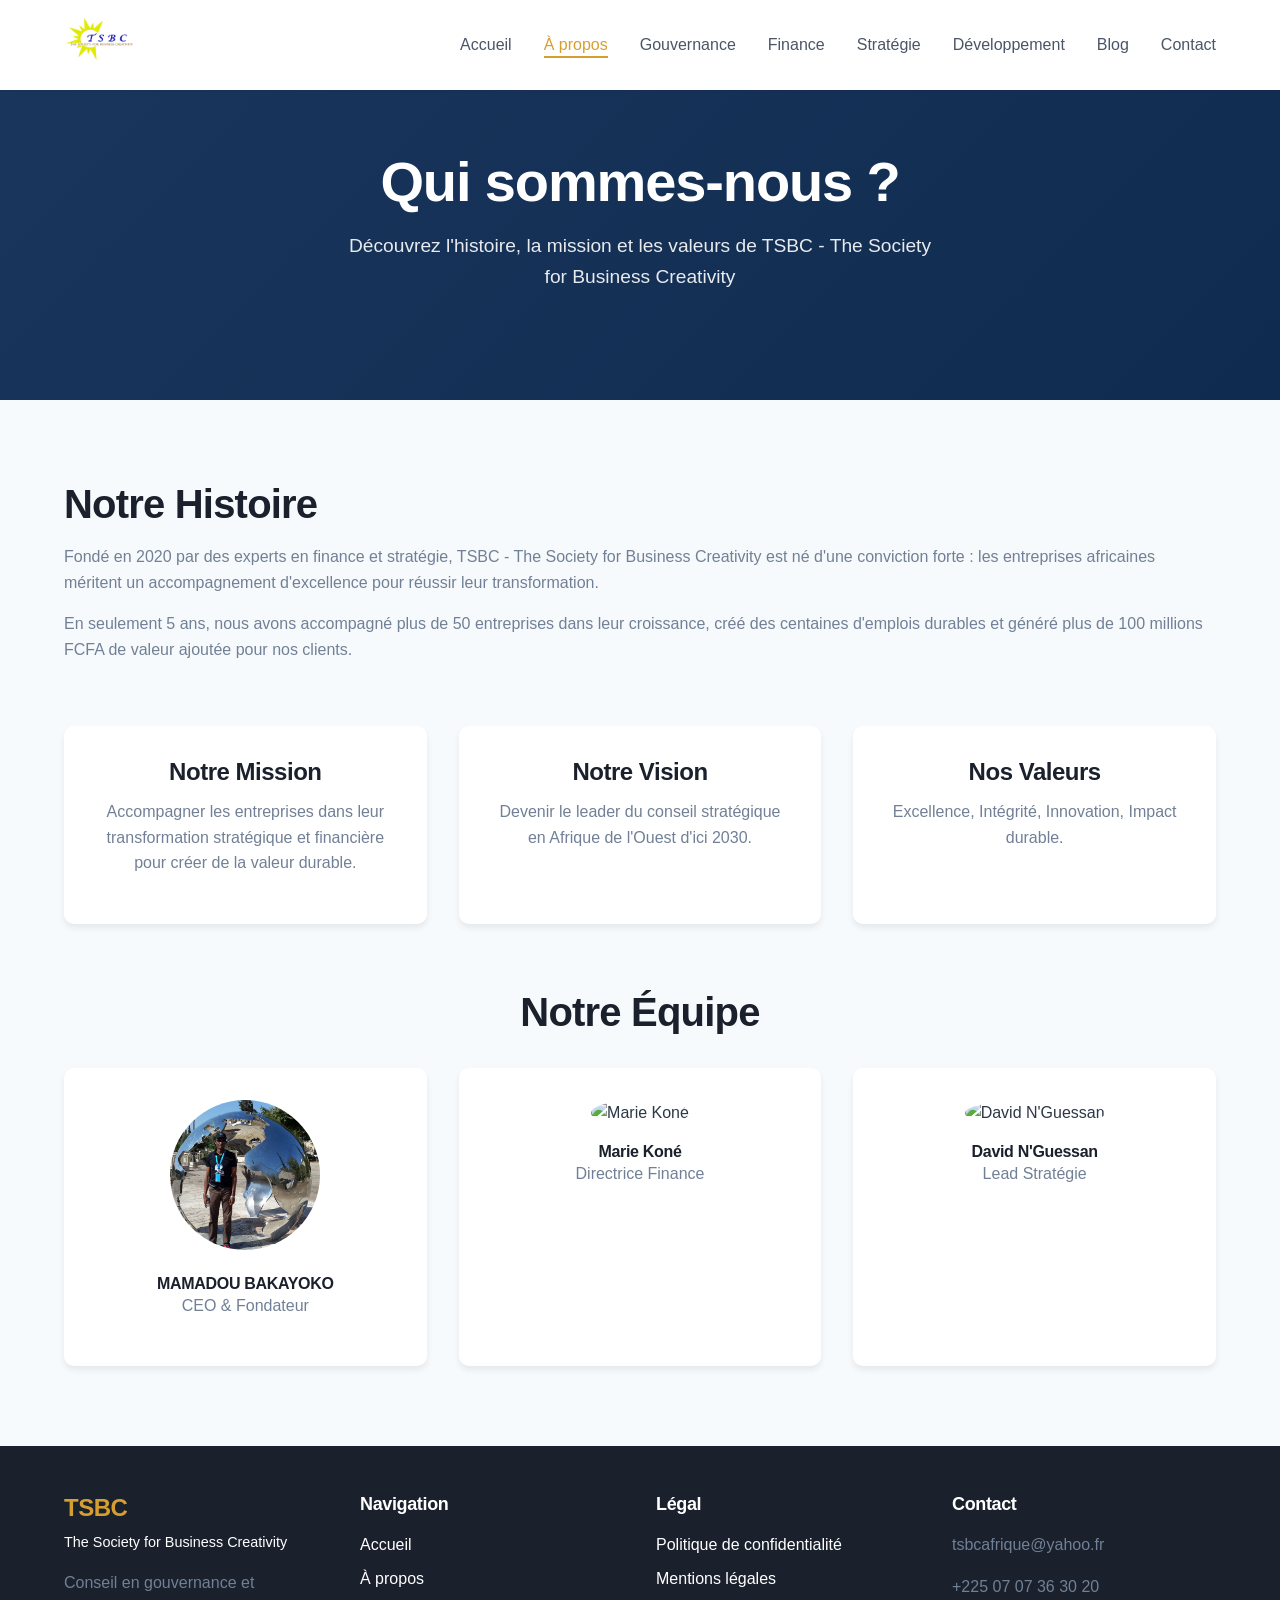
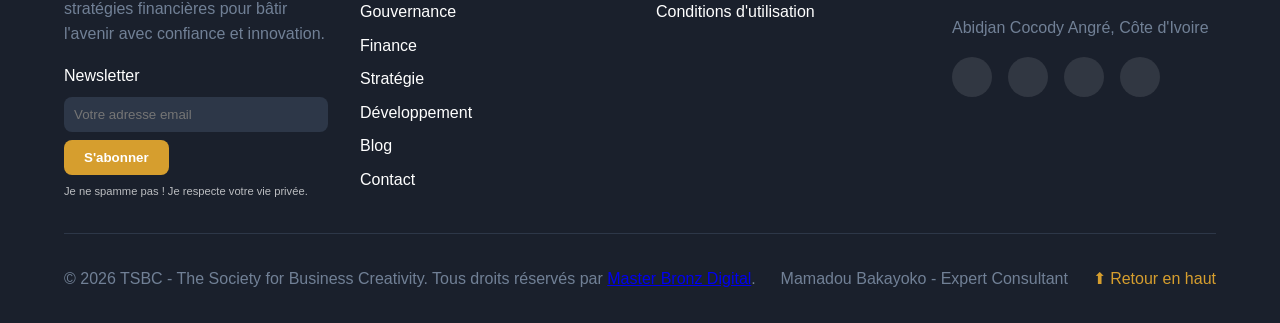
==== commit dcb19c76: "Mise à jour du 25/05/2026 22:29 - 23 fichier(s) modifié(s)" ====
--- a/apropos.html
+++ b/apropos.html
@@ -1,92 +1,56 @@
 ﻿<!DOCTYPE html>
 <html lang="fr">
 <head>
+    <meta charset="UTF-8" />
+    <meta name="viewport" content="width=device-width, initial-scale=1.0" />
+    <title>À propos - TSBC | The Society for Business Creativity</title>
+    <meta name="description" content="Découvrez Mamadou Bakayoko, Expert Consultant en Ingénierie de Gouvernance, Stratégies Financières et Développement. Histoire, mission et valeurs de TSBC." />
+    <meta name="author" content="Mamadou Bakayoko" />
+    <meta name="robots" content="index, follow" />
+    
+    <!-- Open Graph / Facebook -->
     <meta property="og:title" content="TSBC - The Society for Business Creativity" />
     <meta property="og:description" content="Mamadou Bakayoko - Expert Consultant en Ingénierie de Gouvernance, Stratégies Financières et Développement" />
     <meta property="og:type" content="website" />
     <meta property="og:url" content="https://tsbc-consulting.onrender.com" />
     <meta property="og:image" content="https://tsbc-consulting.onrender.com/images/logo.png" />
     <meta property="og:site_name" content="TSBC Consulting" />
+    
+    <!-- Twitter Card -->
     <meta name="twitter:card" content="summary_large_image" />
     <meta name="twitter:title" content="TSBC - The Society for Business Creativity" />
     <meta name="twitter:description" content="Expert Consultant en Ingénierie de Gouvernance, Stratégies Financières et Développement" />
     <meta name="twitter:image" content="https://tsbc-consulting.onrender.com/images/logo.png" />
-    <meta name="author" content="Mamadou Bakayoko" />
-    <meta name="robots" content="index, follow" />
-    <meta charset="UTF-8" />
-    <meta name="viewport" content="width=device-width, initial-scale=1.0" />
-    <title>À propos - TSBC</title>
-    <meta name="description" content="Découvrez Mamadou Bakayoko, Expert Consultant en Ingénierie de Gouvernance, Stratégies Financières et Développement." />
-    <meta name="author" content="Mamadou Bakayoko" />
+    
+    <!-- Favicon -->
     <link rel="icon" type="image/png" href="images/favicon.png" />
+    
+    <!-- Stylesheets -->
     <link rel="stylesheet" href="css/style.css" />
+    
+    <!-- AOS Animation -->
     <link href="https://unpkg.com/aos@2.3.1/dist/aos.css" rel="stylesheet" />
+    
+    <!-- Font Awesome -->
     <script src="https://kit.fontawesome.com/67862bc7fc.js" crossorigin="anonymous"></script>
 </head>
 <body>
 
-<header>
-  <nav class="navbar">
-    <div class="logo">
-      <img src="images/logo.png" alt="TSBC - The Society for Business Creativity" />
-    </div>
-    <ul class="nav-links" id="navLinks">
-      <li><a href="index.html" class="active">Accueil</a></li>
-      <li><a href="apropos.html">À propos</a></li>
-      <li><a href="gouvernance.html">Gouvernance</a></li>
-      <li><a href="finance.html">Finance</a></li>
-      <li><a href="strategie.html">Stratégie</a></li>
-      <li><a href="developpement.html">Développement</a></li>
-      <li><a href="blog.html">Blog</a></li>
-      <li><a href="contact.html">Contact</a></li>
-    </ul>
-    <div class="burger" id="burger">
-      <div class="line"></div>
-      <div class="line"></div>
-      <div class="line"></div>
-    </div>
-  </nav>
-</header>
-
-<!-- CONTENU SPÉCIFIQUE DE LA PAGE -->
-<!DOCTYPE html>
-<html lang="fr">
-<head>
-    <meta property="og:title" content="TSBC - The Society for Business Creativity" />
-    <meta property="og:description" content="Mamadou Bakayoko - Expert Consultant en Ingénierie de Gouvernance, Stratégies Financières et Développement" />
-    <meta property="og:type" content="website" />
-    <meta property="og:url" content="https://tsbc-consulting.onrender.com" />
-    <meta property="og:image" content="https://tsbc-consulting.onrender.com/images/logo.png" />
-    <meta property="og:site_name" content="TSBC Consulting" />
-    <meta name="twitter:card" content="summary_large_image" />
-    <meta name="twitter:title" content="TSBC - The Society for Business Creativity" />
-    <meta name="twitter:description" content="Expert Consultant en Ingénierie de Gouvernance, Stratégies Financières et Développement" />
-    <meta name="twitter:image" content="https://tsbc-consulting.onrender.com/images/logo.png" />
-    <meta name="author" content="Mamadou Bakayoko" />
-    <meta name="robots" content="index, follow" />
-    <meta charset="UTF-8" />
-    <meta name="viewport" content="width=device-width, initial-scale=1.0" />
-    <title>À propos - TSBC - The Society for Business Creativity</title>
-    <meta name="description" content="Découvrez l'histoire, la mission et les valeurs de TSBC - The Society for Business Creativity">
-    <link rel="stylesheet" href="css/style.css" />
-    <link rel="icon" type="image/png" href="images/favicon.png">
-    <script src="https://kit.fontawesome.com/67862bc7fc.js" crossorigin="anonymous"></script>
-</head>
-
-<!-- Navigation -->
+<!-- ==================== NAVIGATION ==================== -->
 <header>
     <nav class="navbar">
         <div class="logo">
-            <img src="images/logo.png" alt="Logo TSBC - The Society for Business Creativity" />
+            <img src="images/logo.png" alt="TSBC - The Society for Business Creativity" />
         </div>
         <ul class="nav-links" id="navLinks">
             <li><a href="index.html">Accueil</a></li>
-            <li><a href="apropos.html">À propos</a></li>
+            <li><a href="apropos.html" class="active">À propos</a></li>
+            <li><a href="gouvernance.html">Gouvernance</a></li>
             <li><a href="finance.html">Finance</a></li>
             <li><a href="strategie.html">Stratégie</a></li>
-            <li><a href="strategie.html">Entrepreneuriat</a></li>
             <li><a href="developpement.html">Développement</a></li>
             <li><a href="blog.html">Blog</a></li>
+            <li><a href="contact.html">Contact</a></li>
         </ul>
         <div class="burger" id="burger">
             <div class="line"></div>
@@ -95,57 +59,63 @@
         </div>
     </nav>
 </header>
+<!-- ==================== FIN NAVIGATION ==================== -->
 
-<!-- Page Hero -->
+<!-- ==================== PAGE HERO ==================== -->
 <section class="page-hero">
-    <div class="page-hero-content">
+    <div class="page-hero-content" data-aos="fade-up">
         <h1>Qui sommes-nous ?</h1>
         <p>Découvrez l'histoire, la mission et les valeurs de TSBC - The Society for Business Creativity</p>
     </div>
 </section>
+<!-- ==================== FIN HERO ==================== -->
 
-<!-- Contenu principal -->
+<!-- ==================== CONTENU PRINCIPAL ==================== -->
 <section class="page-content">
     <div class="container">
-        <div class="about-story">
+        
+        <!-- Notre Histoire -->
+        <div class="about-story" data-aos="fade-up">
             <h2>Notre Histoire</h2>
             <p>Fondé en 2020 par des experts en finance et stratégie, TSBC - The Society for Business Creativity est né d'une conviction forte : les entreprises africaines méritent un accompagnement d'excellence pour réussir leur transformation.</p>
             <p>En seulement 5 ans, nous avons accompagné plus de 50 entreprises dans leur croissance, créé des centaines d'emplois durables et généré plus de 100 millions FCFA de valeur ajoutée pour nos clients.</p>
         </div>
 
+        <!-- Mission, Vision, Valeurs -->
         <div class="mission-vision">
-            <div class="mission">
+            <div class="mission" data-aos="fade-up" data-aos-delay="100">
                 <i class="fa-solid fa-eye"></i>
                 <h3>Notre Mission</h3>
                 <p>Accompagner les entreprises dans leur transformation stratégique et financière pour créer de la valeur durable.</p>
             </div>
-            <div class="vision">
+            <div class="vision" data-aos="fade-up" data-aos-delay="200">
                 <i class="fa-solid fa-chart-line"></i>
                 <h3>Notre Vision</h3>
                 <p>Devenir le leader du conseil stratégique en Afrique de l'Ouest d'ici 2030.</p>
             </div>
-            <div class="values">
+            <div class="values" data-aos="fade-up" data-aos-delay="300">
                 <i class="fa-solid fa-handshake"></i>
                 <h3>Nos Valeurs</h3>
                 <p>Excellence, Intégrité, Innovation, Impact durable.</p>
             </div>
         </div>
 
-        <div class="team-section">
+        <!-- Notre Équipe -->
+        <div class="team-section" data-aos="fade-up">
             <h2>Notre Équipe</h2>
             <div class="team-grid">
                 <div class="team-member">
-                    <img src="images/team1.jpg" alt="Expert 1">
+                    <img src="images/Mabak.jpg" alt="Mamadou Bakayoko - CEO">
                     <h4>MAMADOU BAKAYOKO</h4>
                     <p>CEO & Fondateur</p>
                 </div>
                 <div class="team-member">
-                    <img src="images/team2.jpg" alt="Expert 2">
+                    <img src="images/team-placeholder.jpg" alt="Marie Koné">
                     <h4>Marie Koné</h4>
                     <p>Directrice Finance</p>
                 </div>
                 <div class="team-member">
-                    <img src="images/team3.jpg" alt="Expert 3">
+                    <img src="images/team-placeholder.jpg" alt="David N'Guessan">
                     <h4>David N'Guessan</h4>
                     <p>Lead Stratégie</p>
                 </div>
@@ -153,49 +123,39 @@
         </div>
     </div>
 </section>
+<!-- ==================== FIN CONTENU ==================== -->
 
-<style>
-.page-hero {
-    background: linear-gradient(135deg, #0a192f 0%, #1e3a8a 100%);
-    color: white;
-    padding: 150px 5% 80px;
-    text-align: center;
-}
-.page-hero h1 { font-size: 3rem; margin-bottom: 1rem; }
-.page-content { padding: 5rem 5%; background: #f8fafc; }
-.container { max-width: 1200px; margin: 0 auto; }
-.mission-vision { display: grid; grid-template-columns: repeat(auto-fit, minmax(250px, 1fr)); gap: 2rem; margin: 4rem 0; }
-.mission, .vision, .values { text-align: center; padding: 2rem; background: white; border-radius: 10px; box-shadow: 0 5px 15px rgba(0,0,0,0.1); }
-.team-grid { display: grid; grid-template-columns: repeat(auto-fit, minmax(250px, 1fr)); gap: 2rem; margin-top: 2rem; }
-.team-member { text-align: center; background: white; padding: 2rem; border-radius: 10px; }
-.team-member img { width: 150px; height: 150px; border-radius: 50%; object-fit: cover; margin-bottom: 1rem; }
-@media (max-width: 768px) { .page-hero h1 { font-size: 2rem; } }
-</style>
-
-<!-- Footer -->
+<!-- ==================== FOOTER ==================== -->
 <footer class="footer">
     <div class="footer-container">
         <div class="footer-col">
-            <h2 class="footer-logo">TSBC - The Society for Business Creativity</h2>
-            <p>Conseil stratégique pour bâtir l'avenir avec confiance et innovation.</p>
-            <form class="newsletter-form">
+            <h2 class="footer-logo">TSBC</h2>
+            <p class="footer-subtitle">The Society for Business Creativity</p>
+            <p>Conseil en gouvernance et stratégies financières pour bâtir l'avenir avec confiance et innovation.</p>
+            <form class="newsletter-form" action="#" method="POST">
                 <label for="newsletter-email">Newsletter</label>
-                <input type="email" id="newsletter-email" placeholder="Votre adresse email">
-                <button type="submit">S'abonner</button>
+                <div style="display: flex; gap: 0.5rem; flex-wrap: wrap;">
+                    <input type="email" name="email" id="newsletter-email" placeholder="Votre adresse email" required style="flex: 1; padding: 10px; border-radius: 8px; border: none;">
+                    <button type="submit" style="padding: 10px 20px;">S'abonner</button>
+                </div>
+                <small style="font-size: 0.7rem; opacity: 0.7;">Je ne spamme pas ! Je respecte votre vie privée.</small>
             </form>
         </div>
+
         <div class="footer-col">
             <h3>Navigation</h3>
             <ul>
                 <li><a href="index.html">Accueil</a></li>
                 <li><a href="apropos.html">À propos</a></li>
+                <li><a href="gouvernance.html">Gouvernance</a></li>
                 <li><a href="finance.html">Finance</a></li>
                 <li><a href="strategie.html">Stratégie</a></li>
-                <li><a href="strategie.html">Entrepreneuriat</a></li>
                 <li><a href="developpement.html">Développement</a></li>
                 <li><a href="blog.html">Blog</a></li>
+                <li><a href="contact.html">Contact</a></li>
             </ul>
         </div>
+
         <div class="footer-col">
             <h3>Légal</h3>
             <ul>
@@ -204,97 +164,35 @@
                 <li><a href="conditions.html">Conditions d'utilisation</a></li>
             </ul>
         </div>
+
         <div class="footer-col">
-    <h3>Contact</h3>
-    <p><i class="fa-solid fa-envelope"></i> bakayoko.mamadou@rocketmail.com</p>
-    <p><i class="fa-solid fa-envelope"></i> tsbcafrique@yahoo.fr</p>
-    <p><i class="fa-solid fa-phone"></i> +225 07 07 36 30 20</p>
-    <p><i class="fa-solid fa-location-dot"></i> Abidjan Cocody Angré, Côte d'Ivoire</p>
-    <div class="footer-socials">
-        <a href="#" aria-label="LinkedIn"><i class="fa-brands fa-linkedin"></i></a>
-        <a href="#" aria-label="Twitter"><i class="fa-brands fa-twitter"></i></a>
-        <a href="#" aria-label="Facebook"><i class="fa-brands fa-facebook"></i></a>
-        <a href="#" aria-label="WhatsApp"><i class="fa-brands fa-whatsapp"></i></a>
-    </div>
-</div>
+            <h3>Contact</h3>
+            <p><i class="fa-solid fa-envelope"></i> tsbcafrique@yahoo.fr</p>
+            <p><i class="fa-solid fa-phone"></i> +225 07 07 36 30 20</p>
+            <p><i class="fa-solid fa-location-dot"></i> Abidjan Cocody Angré, Côte d'Ivoire</p>
+            <div class="footer-socials">
+                <a href="#" aria-label="LinkedIn"><i class="fa-brands fa-linkedin"></i></a>
+                <a href="#" aria-label="Twitter"><i class="fa-brands fa-twitter"></i></a>
+                <a href="#" aria-label="Facebook"><i class="fa-brands fa-facebook"></i></a>
+                <a href="#" aria-label="WhatsApp"><i class="fa-brands fa-whatsapp"></i></a>
+            </div>
         </div>
     </div>
+
     <div class="footer-bottom">
-        <p>&copy; 2025 TSBC - The Society for Business Creativity. Tous droits réservés.</p>
+        <p>&copy; 2026 TSBC - The Society for Business Creativity. Tous droits réservés par <a href="https://masterbronzdigital.onrender.com" target="_blank">Master Bronz Digital</a>.</p>
+        <p>Mamadou Bakayoko - Expert Consultant</p>
         <a href="#top" class="back-to-top">⬆ Retour en haut</a>
     </div>
 </footer>
+<!-- ==================== FIN FOOTER ==================== -->
 
-<footer class="footer">
-  <div class="footer-container">
-    <!-- Colonne 1 : Logo & intro -->
-    <div class="footer-col">
-      <h2 class="footer-logo">TSBC</h2>
-      <p class="footer-subtitle">The Society for Business Creativity</p>
-      <p>Conseil en gouvernance et stratégies financières pour bâtir l'avenir avec confiance et innovation.</p>
-      <form class="newsletter-form">
-        <label for="newsletter-email">Newsletter</label>
-        <input type="email" id="newsletter-email" placeholder="Votre adresse email">
-        <button type="submit">S'abonner</button>
-      </form>
-    </div>
-
-    <!-- Colonne 2 : Liens utiles -->
-    <div class="footer-col">
-      <h3>Navigation</h3>
-      <ul>
-        <li><a href="index.html">Accueil</a></li>
-        <li><a href="apropos.html">À propos</a></li>
-        <li><a href="gouvernance.html">Gouvernance</a></li>
-        <li><a href="finance.html">Finance</a></li>
-        <li><a href="strategie.html">Stratégie</a></li>
-        <li><a href="developpement.html">Développement</a></li>
-        <li><a href="blog.html">Blog</a></li>
-        <li><a href="contact.html">Contact</a></li>
-      </ul>
-    </div>
-
-    <!-- Colonne 3 : Légal -->
-    <div class="footer-col">
-      <h3>Légal</h3>
-      <ul>
-        <li><a href="confidentialite.html">Politique de confidentialité</a></li>
-        <li><a href="mentions-legales.html">Mentions légales</a></li>
-        <li><a href="conditions.html">Conditions d'utilisation</a></li>
-      </ul>
-    </div>
-
-    <!-- Colonne 4 : Contact -->
-    <div class="footer-col">
-    <h3>Contact</h3>
-    <p><i class="fa-solid fa-envelope"></i> bakayoko.mamadou@rocketmail.com</p>
-    <p><i class="fa-solid fa-envelope"></i> tsbcafrique@yahoo.fr</p>
-    <p><i class="fa-solid fa-phone"></i> +225 07 07 36 30 20</p>
-    <p><i class="fa-solid fa-location-dot"></i> Abidjan Cocody Angré, Côte d'Ivoire</p>
-    <div class="footer-socials">
-        <a href="#" aria-label="LinkedIn"><i class="fa-brands fa-linkedin"></i></a>
-        <a href="#" aria-label="Twitter"><i class="fa-brands fa-twitter"></i></a>
-        <a href="#" aria-label="Facebook"><i class="fa-brands fa-facebook"></i></a>
-        <a href="#" aria-label="WhatsApp"><i class="fa-brands fa-whatsapp"></i></a>
-    </div>
-</div>
-    </div>
-  </div>
-
-  <div class="footer-bottom">
-    <p>&copy; 2026 TSBC - The Society for Business Creativity. Tous droits réservés.</p>
-    <p>Mamadou Bakayoko - Expert Consultant</p>
-    <a href="#top" class="back-to-top">⬆ Retour en haut</a>
-  </div>
-</footer>
-
+<!-- Scripts -->
 <script src="https://unpkg.com/aos@2.3.1/dist/aos.js"></script>
 <script src="js/script.js"></script>
 <script>
     AOS.init({ duration: 800, once: true, offset: 100 });
 </script>
+
 </body>
-</html>
-
-
-
+</html>
--- a/css/style.css
+++ b/css/style.css
@@ -1,43 +1,34 @@
 ﻿/* ============================================
    TSBC - THE SOCIETY FOR BUSINESS CREATIVITY
-   STYLES PROFESSIONNELS
-   Version: 2.0
+   STYLES PROFESSIONNELS - VERSION COMPLÈTE
    ============================================ */
 
-/* ===== VARIABLES (Palette de couleurs TSBC) ===== */
+/* ===== VARIABLES ===== */
 :root {
-  --primary: #1a365d;      /* Bleu profond - confiance, expertise */
-  --primary-dark: #0f2b4f;  /* Bleu plus foncé */
-  --primary-light: #2b6cb0; /* Bleu vif - modernité */
-  --secondary: #d69e2e;     /* Or - créativité, excellence */
+  --primary: #1a365d;
+  --primary-dark: #0f2b4f;
+  --primary-light: #2b6cb0;
+  --secondary: #d69e2e;
   --secondary-dark: #b7791f;
-  --secondary-light: #fefcbf;
-  --accent: #319795;        /* Teal - innovation */
+  --accent: #319795;
   --gray-50: #f7fafc;
   --gray-100: #edf2f7;
   --gray-200: #e2e8f0;
-  --gray-300: #cbd5e0;
   --gray-600: #718096;
   --gray-700: #4a5568;
   --gray-800: #2d3748;
   --gray-900: #1a202c;
   --white: #ffffff;
   --black: #171923;
-  
-  /* Ombres */
   --shadow-sm: 0 1px 3px rgba(0,0,0,0.05);
   --shadow-md: 0 4px 6px rgba(0,0,0,0.07);
   --shadow-lg: 0 10px 25px rgba(0,0,0,0.1);
   --shadow-xl: 0 20px 40px rgba(0,0,0,0.12);
-  --shadow-2xl: 0 25px 50px rgba(0,0,0,0.15);
-  
-  /* Transitions */
   --transition-fast: 0.2s ease;
   --transition-base: 0.3s ease;
-  --transition-slow: 0.5s ease;
-}
-
-/* ===== RESET & BASE ===== */
+}
+
+/* ===== RESET ===== */
 * {
   margin: 0;
   padding: 0;
@@ -50,10 +41,10 @@
 }
 
 body {
-  font-family: 'Inter', 'Segoe UI', Tahoma, Geneva, Verdana, sans-serif;
+  font-family: 'Inter', 'Segoe UI', sans-serif;
   line-height: 1.6;
   color: var(--gray-800);
-  background-color: var(--white);
+  background: var(--white);
   overflow-x: hidden;
 }
 
@@ -65,26 +56,11 @@
   color: var(--gray-900);
 }
 
-h1 {
-  font-size: clamp(2.5rem, 5vw, 4rem);
-}
-
-h2 {
-  font-size: clamp(2rem, 4vw, 2.5rem);
-  margin-bottom: 1rem;
-}
-
-h3 {
-  font-size: 1.5rem;
-  margin-bottom: 0.75rem;
-}
-
-p {
-  color: var(--gray-600);
-  margin-bottom: 1rem;
-}
-
-/* ===== SECTION HEADER ===== */
+h1 { font-size: clamp(2.5rem, 5vw, 4rem); }
+h2 { font-size: clamp(2rem, 4vw, 2.5rem); margin-bottom: 1rem; }
+h3 { font-size: 1.5rem; margin-bottom: 0.75rem; }
+p { color: var(--gray-600); margin-bottom: 1rem; }
+
 .section-header {
   text-align: center;
   max-width: 700px;
@@ -108,7 +84,6 @@
   align-items: center;
   padding: 1rem 5%;
   background: var(--white);
-  backdrop-filter: blur(10px);
   position: fixed;
   width: 100%;
   top: 0;
@@ -119,14 +94,11 @@
 
 .navbar.scrolled {
   padding: 0.75rem 5%;
-  background: rgba(255, 255, 255, 0.98);
+  background: rgba(255,255,255,0.98);
   box-shadow: var(--shadow-md);
 }
 
-.logo img {
-  height: 50px;
-  transition: var(--transition-fast);
-}
+.logo img { height: 50px; }
 
 .nav-links {
   display: flex;
@@ -183,15 +155,13 @@
   transform: rotate(45deg) translate(5px, 5px);
 }
 
-.burger.active .line:nth-child(2) {
-  opacity: 0;
-}
+.burger.active .line:nth-child(2) { opacity: 0; }
 
 .burger.active .line:nth-child(3) {
   transform: rotate(-45deg) translate(7px, -7px);
 }
 
-/* ===== HERO VIDEO ===== */
+/* ===== HERO ===== */
 .hero-video {
   position: relative;
   height: 100vh;
@@ -224,7 +194,6 @@
 .overlay-content h1 {
   color: var(--white);
   margin-bottom: 1.5rem;
-  text-shadow: 0 2px 10px rgba(0,0,0,0.2);
 }
 
 .overlay-content p {
@@ -232,6 +201,40 @@
   font-size: 1.125rem;
   max-width: 600px;
   margin-bottom: 2rem;
+}
+
+/* Page Hero générique */
+.page-hero {
+  min-height: 400px;
+  display: flex;
+  align-items: center;
+  justify-content: center;
+  text-align: center;
+  color: white;
+  padding: 120px 5% 80px;
+}
+
+/* Couleurs spécifiques pour chaque page */
+.page-hero { background: linear-gradient(135deg, var(--primary), var(--primary-dark)); }
+.finance .page-hero { background: linear-gradient(135deg, #064e3b, #047857); }
+.strategie .page-hero { background: linear-gradient(135deg, #1e3a8a, #3b82f6); }
+.developpement .page-hero { background: linear-gradient(135deg, #065f46, #10b981); }
+.entrepreneuriat .page-hero { background: linear-gradient(135deg, #b45309, #f59e0b); }
+.blog .page-hero { background: linear-gradient(135deg, #1f2937, #4b5563); }
+.contact .page-hero { background: linear-gradient(135deg, #0f172a, #1e293b); }
+.gouvernance .page-hero { background: linear-gradient(135deg, var(--primary), var(--primary-dark)); }
+
+.page-hero-content h1 {
+  color: white;
+  font-size: clamp(2rem, 5vw, 3.5rem);
+  margin-bottom: 1rem;
+}
+
+.page-hero-content p {
+  color: rgba(255,255,255,0.9);
+  font-size: 1.2rem;
+  max-width: 600px;
+  margin: 0 auto;
 }
 
 /* ===== BOUTONS ===== */
@@ -248,7 +251,6 @@
   transition: var(--transition-base);
   border: none;
   cursor: pointer;
-  font-size: 1rem;
 }
 
 .btn:hover {
@@ -266,27 +268,6 @@
 .btn-outline:hover {
   background: var(--white);
   color: var(--primary);
-  transform: translateY(-2px);
-}
-
-.btn-primary {
-  background: var(--secondary);
-  color: var(--white);
-}
-
-.btn-primary:hover {
-  background: var(--secondary-dark);
-}
-
-.btn-secondary {
-  background: transparent;
-  border: 2px solid var(--white);
-  color: var(--white);
-}
-
-.btn-secondary:hover {
-  background: var(--white);
-  color: var(--primary);
 }
 
 .btn-outline-dark {
@@ -307,7 +288,18 @@
   justify-content: center;
 }
 
-/* ===== ABOUT SECTION ===== */
+/* ===== PAGE CONTENT ===== */
+.page-content {
+  padding: 5rem 5%;
+  background: var(--gray-50);
+}
+
+.container {
+  max-width: 1200px;
+  margin: 0 auto;
+}
+
+/* ===== ABOUT ===== */
 .about-graph-section {
   display: flex;
   flex-wrap: wrap;
@@ -316,28 +308,17 @@
   background: var(--gray-50);
 }
 
-.about-left {
-  flex: 1;
-}
-
+.about-left { flex: 1; }
 .about-left h1 {
   font-size: 2.5rem;
   color: var(--primary);
   margin-bottom: 1rem;
 }
-
 .about-left h3 {
   color: var(--secondary);
   margin-bottom: 1rem;
   font-size: 1.25rem;
 }
-
-.about-left p {
-  margin-bottom: 2rem;
-  font-size: 1.1rem;
-  color: var(--gray-600);
-}
-
 .about-right {
   flex: 1;
   min-width: 300px;
@@ -346,98 +327,62 @@
   justify-content: center;
 }
 
-/* ===== STATS SECTION ===== */
+/* ===== STATS ===== */
 .stats-section {
   background: var(--primary);
   padding: 4rem 5%;
   color: var(--white);
 }
-
 .stats-container {
   display: grid;
-  grid-template-columns: repeat(auto-fit, minmax(200px, 1fr));
+  grid-template-columns: repeat(4, 1fr);
   gap: 2rem;
   max-width: 1200px;
   margin: 0 auto;
   text-align: center;
 }
-
-.stat-box {
-  text-align: center;
-}
-
 .stat-number {
   display: block;
   font-size: 2.5rem;
   font-weight: 700;
   color: var(--secondary);
-  margin-bottom: 0.5rem;
-}
-
+}
 .stat-label {
   font-size: 1rem;
   color: rgba(255,255,255,0.8);
 }
 
-/* ===== EXPERTISE SECTION ===== */
+/* ===== EXPERTISE ===== */
 .expertise-section {
   padding: 5rem 5%;
   text-align: center;
   background: var(--white);
 }
-
-.expertise-section h2 {
-  font-size: 2.5rem;
-  margin-bottom: 1rem;
-  color: var(--primary);
-}
-
-.expertise-section .section-header p {
-  color: var(--gray-600);
-  max-width: 600px;
-  margin: 0 auto;
-}
-
 .expertise-container {
   display: grid;
-  grid-template-columns: repeat(auto-fit, minmax(280px, 1fr));
+  grid-template-columns: repeat(4, 1fr);
   gap: 2rem;
   max-width: 1400px;
   margin: 0 auto;
 }
-
 .expertise-box {
   padding: 2rem;
   background: var(--white);
   border-radius: 16px;
   box-shadow: var(--shadow-md);
   transition: var(--transition-base);
-  text-align: center;
   border: 1px solid var(--gray-200);
 }
-
 .expertise-box:hover {
   transform: translateY(-8px);
   box-shadow: var(--shadow-xl);
   border-color: var(--secondary);
 }
-
 .expertise-box .icon i {
   font-size: 3rem;
   color: var(--secondary);
   margin-bottom: 1.5rem;
 }
-
-.expertise-box h3 {
-  margin-bottom: 1rem;
-  color: var(--primary);
-}
-
-.expertise-box p {
-  color: var(--gray-600);
-  margin-bottom: 1.5rem;
-}
-
 .expertise-box a {
   display: inline-flex;
   align-items: center;
@@ -445,21 +390,42 @@
   color: var(--secondary);
   text-decoration: none;
   font-weight: 500;
-  transition: var(--transition-fast);
-}
-
-.expertise-box a:hover {
-  gap: 0.75rem;
-  color: var(--secondary-dark);
+}
+.expertise-box a:hover { gap: 0.75rem; }
+
+/* ===== CARTES GÉNÉRIQUES ===== */
+.service-item, .strategy-card, .dev-card, .entre-card, .gov-card {
+  background: white;
+  padding: 2rem;
+  border-radius: 10px;
+  box-shadow: var(--shadow-md);
+  text-align: center;
+  transition: transform 0.3s ease;
+}
+
+.service-item:hover, .strategy-card:hover, .dev-card:hover, .entre-card:hover, .gov-card:hover {
+  transform: translateY(-10px);
+}
+
+.service-item i, .strategy-card i, .dev-card i, .entre-card i, .gov-card i {
+  font-size: 3rem;
+  color: var(--secondary);
+  margin-bottom: 1rem;
+}
+
+/* Grilles */
+.strategy-grid, .development-grid, .entrepreneurship-grid, .governance-grid {
+  display: grid;
+  grid-template-columns: repeat(auto-fit, minmax(280px, 1fr));
+  gap: 2rem;
+  margin: 3rem 0;
 }
 
 /* ===== TESTIMONIAL ===== */
 .testimonial-section {
   background: var(--primary-dark);
-  color: var(--white);
   padding: 4rem 5%;
 }
-
 .testimonial-container {
   display: flex;
   flex-wrap: wrap;
@@ -468,7 +434,6 @@
   max-width: 1000px;
   margin: 0 auto;
 }
-
 .testimonial-image img {
   width: 120px;
   height: 120px;
@@ -476,155 +441,416 @@
   object-fit: cover;
   border: 3px solid var(--secondary);
 }
-
-.testimonial-text {
-  flex: 1;
-}
-
+.testimonial-text { flex: 1; }
 .quote-icon {
   font-size: 2rem;
   color: var(--secondary);
   margin-bottom: 1rem;
-  opacity: 0.7;
-}
-
+}
 .testimonial-text .quote {
   font-size: 1.25rem;
   font-style: italic;
   margin-bottom: 1.5rem;
-  line-height: 1.5;
   color: rgba(255,255,255,0.9);
 }
-
-.testimonial-text h4 {
-  color: var(--secondary);
-  margin-bottom: 0.25rem;
-}
-
-.testimonial-text .position {
-  color: rgba(255,255,255,0.6);
-  font-size: 0.875rem;
+.testimonial-text h4 { color: var(--secondary); }
+
+.testimonial-entre {
+  background: #fffbeb;
+  padding: 3rem;
+  border-radius: 15px;
+  margin: 3rem 0;
+  text-align: center;
+  font-style: italic;
+}
+
+.testimonial-entre i {
+  font-size: 3rem;
+  color: var(--secondary);
+}
+
+/* ===== MÉTHODOLOGIE ===== */
+.methodology {
+  background: #f3f4f6;
+  padding: 3rem;
+  border-radius: 15px;
+  margin-top: 3rem;
+  text-align: center;
+}
+
+.steps {
+  display: flex;
+  justify-content: space-around;
+  flex-wrap: wrap;
+  gap: 1rem;
+  margin-top: 2rem;
+}
+
+.step {
+  background: var(--primary-light);
+  color: white;
+  padding: 1rem 2rem;
+  border-radius: 30px;
+  font-weight: bold;
+}
+
+/* ===== IMPACT STATS ===== */
+.impact-stats {
+  background: #ecfdf5;
+  padding: 3rem;
+  border-radius: 15px;
+  margin-top: 3rem;
+  text-align: center;
+}
+
+.impact-grid {
+  display: flex;
+  justify-content: space-around;
+  flex-wrap: wrap;
+  gap: 2rem;
+  margin-top: 2rem;
+}
+
+.impact-number {
+  font-size: 2rem;
+  font-weight: bold;
+  color: #065f46;
+  display: block;
+}
+
+/* ===== PROGRAMMES ===== */
+.programs {
+  background: #f3f4f6;
+  padding: 2rem;
+  border-radius: 10px;
+}
+
+.programs ul {
+  list-style: none;
+  padding: 0;
+}
+
+.programs li {
+  padding: 0.5rem;
+  margin: 0.5rem 0;
 }
 
 /* ===== BLOG ===== */
 .blog-section {
   padding: 5rem 5%;
-  text-align: center;
   background: var(--gray-50);
 }
-
-.blog-section h2 {
-  font-size: 2.5rem;
-  margin-bottom: 1rem;
-  color: var(--primary);
-}
-
-.blog-container {
+.blog-container, .blog-grid {
   display: grid;
-  grid-template-columns: repeat(auto-fit, minmax(320px, 1fr));
+  grid-template-columns: repeat(3, 1fr);
   gap: 2rem;
-  margin-bottom: 3rem;
   max-width: 1400px;
   margin: 0 auto 3rem;
 }
-
-.blog-card {
+.blog-card, .blog-article {
   background: var(--white);
   border-radius: 16px;
   overflow: hidden;
   box-shadow: var(--shadow-md);
   transition: var(--transition-base);
-  text-align: left;
-}
-
-.blog-card:hover {
-  transform: translateY(-5px);
-  box-shadow: var(--shadow-xl);
-}
-
-.blog-card img {
+}
+.blog-card:hover, .blog-article:hover { transform: translateY(-5px); }
+.blog-card img, .blog-article img {
   width: 100%;
   height: 220px;
   object-fit: cover;
   transition: var(--transition-base);
 }
-
-.blog-card:hover img {
-  transform: scale(1.05);
-}
-
-.blog-content {
-  padding: 1.5rem;
-}
-
-.blog-content h3 {
-  font-size: 1.25rem;
-  margin-bottom: 0.5rem;
-  color: var(--primary);
-}
-
-.blog-content .date {
-  color: var(--gray-600);
-  font-size: 0.875rem;
-  margin-bottom: 0.75rem;
-  display: flex;
-  align-items: center;
-  gap: 0.5rem;
-}
-
-.blog-content p {
-  color: var(--gray-600);
-  margin-bottom: 1rem;
-}
-
-.blog-content a {
+.blog-card:hover img, .blog-article:hover img { transform: scale(1.05); }
+.blog-content, .article-content { padding: 1.5rem; }
+.blog-content a, .article-content a {
   display: inline-flex;
   align-items: center;
   gap: 0.5rem;
   color: var(--secondary);
   text-decoration: none;
   font-weight: 500;
+}
+.date {
+  color: #666;
+  font-size: 0.9rem;
+  margin-bottom: 0.5rem;
+}
+.blog-cta { text-align: center; margin-top: 2rem; }
+
+.categories {
+  background: #f3f4f6;
+  padding: 2rem;
+  border-radius: 10px;
+  margin: 3rem 0;
+}
+
+.category-tags {
+  display: flex;
+  flex-wrap: wrap;
+  gap: 1rem;
+  margin-top: 1rem;
+}
+
+.category-tags span {
+  background: var(--primary-light);
+  color: white;
+  padding: 0.5rem 1rem;
+  border-radius: 20px;
+  cursor: pointer;
+  transition: 0.3s;
+}
+
+.category-tags span:hover {
+  background: var(--primary-dark);
+}
+
+.newsletter-blog {
+  text-align: center;
+  padding: 3rem;
+  background: var(--primary-light);
+  color: white;
+  border-radius: 15px;
+}
+
+.newsletter-blog input {
+  padding: 1rem;
+  width: 300px;
+  max-width: 100%;
+  border: none;
+  border-radius: 5px;
+  margin: 1rem 0;
+}
+
+/* ===== CONTACT ===== */
+.contact-wrapper {
+  display: grid;
+  grid-template-columns: repeat(auto-fit, minmax(350px, 1fr));
+  gap: 3rem;
+  margin-bottom: 3rem;
+}
+
+.contact-info {
+  background: #f8fafc;
+  padding: 2rem;
+  border-radius: 10px;
+}
+
+.contact-form {
+  background: white;
+  padding: 2rem;
+  border-radius: 10px;
+  box-shadow: var(--shadow-md);
+}
+
+.contact-form input, 
+.contact-form select, 
+.contact-form textarea {
+  width: 100%;
+  margin-bottom: 1rem;
+  padding: 0.8rem;
+  border: 1px solid #ddd;
+  border-radius: 5px;
+}
+
+.social-links h4 {
+  margin-top: 1.5rem;
+}
+
+.social-icons {
+  display: flex;
+  gap: 1rem;
+  margin-top: 1rem;
+}
+
+.social-icons a {
+  color: var(--primary-light);
+  font-size: 1.5rem;
   transition: var(--transition-fast);
 }
 
-.blog-content a:hover {
-  gap: 0.75rem;
-}
-
-.blog-cta {
-  text-align: center;
+.social-icons a:hover {
+  color: var(--secondary);
+  transform: translateY(-3px);
+}
+
+.map-container {
+  margin-top: 3rem;
+  border-radius: 10px;
+  overflow: hidden;
+}
+
+.map-container h3 {
+  margin-bottom: 1rem;
+  text-align: center;
+}
+
+/* ===== CONTENU LÉGAL ===== */
+.legal-content {
+  max-width: 800px;
+  margin: 0 auto;
+  background: white;
+  padding: 2rem;
+  border-radius: 10px;
+  box-shadow: var(--shadow-md);
+}
+
+.legal-content h3 {
   margin-top: 2rem;
-}
-
-/* ===== CTA SECTION ===== */
-.cta-section {
-  background: linear-gradient(135deg, var(--primary), var(--primary-dark));
-  color: var(--white);
-  text-align: center;
-  padding: 5rem 5%;
-}
-
-.cta-content {
+  color: var(--primary-light);
+}
+
+.legal-content ul {
+  margin-left: 2rem;
+  margin-bottom: 1rem;
+}
+
+/* ===== DEVIS ===== */
+.devis-intro {
+  text-align: center;
+  margin-bottom: 3rem;
+}
+
+.devis-form-container {
   max-width: 700px;
   margin: 0 auto;
-}
-
-.cta-section h1 {
+  background: white;
+  padding: 2rem;
+  border-radius: 15px;
+  box-shadow: var(--shadow-lg);
+}
+
+.form-group {
+  margin-bottom: 1.5rem;
+}
+
+.form-group label {
+  display: block;
+  margin-bottom: 0.5rem;
+  font-weight: bold;
+  color: #333;
+}
+
+.form-group input, 
+.form-group select, 
+.form-group textarea {
+  width: 100%;
+  padding: 0.8rem;
+  border: 1px solid #ddd;
+  border-radius: 5px;
+  font-size: 1rem;
+}
+
+.devis-note {
+  background: #f0f9ff;
+  padding: 1.5rem;
+  border-radius: 10px;
+  margin-top: 2rem;
+  text-align: center;
+  display: flex;
+  align-items: center;
+  justify-content: center;
+  gap: 1rem;
+}
+
+.devis-note i {
+  font-size: 2rem;
+  color: var(--primary-light);
+}
+
+/* ===== SECTION À PROPOS ===== */
+.about-story {
+  margin-bottom: 3rem;
+}
+
+.about-story h2 {
+  margin-bottom: 1rem;
+}
+
+.mission-vision {
+  display: grid;
+  grid-template-columns: repeat(auto-fit, minmax(250px, 1fr));
+  gap: 2rem;
+  margin: 4rem 0;
+}
+
+.mission, .vision, .values {
+  text-align: center;
+  padding: 2rem;
+  background: white;
+  border-radius: 10px;
+  box-shadow: var(--shadow-md);
+}
+
+.mission i, .vision i, .values i {
   font-size: 2.5rem;
-  margin-bottom: 1rem;
-  color: var(--white);
-}
-
-.cta-section p {
-  color: rgba(255,255,255,0.85);
+  color: var(--secondary);
+  margin-bottom: 1rem;
+}
+
+.team-section {
+  margin-top: 4rem;
+}
+
+.team-section h2 {
+  text-align: center;
   margin-bottom: 2rem;
 }
 
-.cta-buttons {
-  display: flex;
-  gap: 1rem;
-  justify-content: center;
+.team-grid {
+  display: grid;
+  grid-template-columns: repeat(auto-fit, minmax(250px, 1fr));
+  gap: 2rem;
+  margin-top: 2rem;
+}
+
+.team-member {
+  text-align: center;
+  background: white;
+  padding: 2rem;
+  border-radius: 10px;
+  box-shadow: var(--shadow-md);
+}
+
+.team-member img {
+  width: 150px;
+  height: 150px;
+  border-radius: 50%;
+  object-fit: cover;
+  margin-bottom: 1rem;
+}
+
+/* ===== CTA SERVICE ===== */
+.cta-service {
+  text-align: center;
+  margin-top: 4rem;
+  padding: 3rem;
+  background: #f3f4f6;
+  border-radius: 15px;
+}
+
+/* ===== STATS FINANCE ===== */
+.finance-stats {
+  display: flex;
+  justify-content: space-around;
   flex-wrap: wrap;
+  gap: 2rem;
+  margin: 4rem 0;
+  padding: 3rem;
+  background: #064e3b;
+  color: white;
+  border-radius: 15px;
+}
+
+.finance-stats .stat {
+  text-align: center;
+}
+
+.finance-stats .stat-number {
+  font-size: 2.5rem;
+  font-weight: bold;
+  display: block;
+  color: var(--secondary);
 }
 
 /* ===== FOOTER ===== */
@@ -633,70 +859,47 @@
   color: var(--white);
   padding: 3rem 5% 1rem;
 }
-
 .footer-container {
   display: grid;
-  grid-template-columns: repeat(auto-fit, minmax(220px, 1fr));
+  grid-template-columns: repeat(4, 1fr);
   gap: 2rem;
-  margin-bottom: 2rem;
   max-width: 1400px;
   margin: 0 auto 2rem;
 }
-
 .footer-logo {
   font-size: 1.5rem;
   margin-bottom: 0.5rem;
   color: var(--secondary);
 }
-
 .footer-subtitle {
-  font-size: 0.875rem;
   color: var(--gray-400);
-  margin-bottom: 1rem;
-}
-
-.footer-col p {
-  color: var(--gray-400);
-}
-
+  font-size: 0.9rem;
+  margin-bottom: 1rem;
+}
 .footer-col h3 {
   font-size: 1.125rem;
   margin-bottom: 1rem;
   color: var(--white);
 }
-
 .footer-col ul {
   list-style: none;
 }
-
-.footer-col ul li {
-  margin-bottom: 0.5rem;
-}
-
+.footer-col ul li { margin-bottom: 0.5rem; }
 .footer-col a {
   color: var(--gray-400);
   text-decoration: none;
   transition: var(--transition-fast);
 }
-
 .footer-col a:hover {
   color: var(--secondary);
   padding-left: 5px;
 }
-
-/* Newsletter */
 .newsletter-form {
   display: flex;
   flex-direction: column;
   gap: 0.5rem;
   margin-top: 1rem;
 }
-
-.newsletter-form label {
-  font-size: 0.875rem;
-  color: var(--gray-400);
-}
-
 .newsletter-form input {
   padding: 12px;
   border: none;
@@ -704,12 +907,6 @@
   background: var(--gray-800);
   color: var(--white);
 }
-
-.newsletter-form input:focus {
-  outline: none;
-  ring: 2px solid var(--secondary);
-}
-
 .newsletter-form button {
   padding: 12px;
   background: var(--secondary);
@@ -718,20 +915,12 @@
   border-radius: 8px;
   cursor: pointer;
   font-weight: 600;
-  transition: var(--transition-fast);
-}
-
-.newsletter-form button:hover {
-  background: var(--secondary-dark);
-}
-
-/* Social Links */
+}
 .footer-socials {
   display: flex;
   gap: 1rem;
   margin-top: 1rem;
 }
-
 .footer-socials a {
   display: flex;
   align-items: center;
@@ -742,18 +931,10 @@
   border-radius: 50%;
   transition: var(--transition-fast);
 }
-
 .footer-socials a:hover {
   background: var(--secondary);
   transform: translateY(-3px);
 }
-
-.footer-socials a i {
-  font-size: 1.2rem;
-  color: var(--white);
-}
-
-/* Footer Bottom */
 .footer-bottom {
   text-align: center;
   padding-top: 2rem;
@@ -762,594 +943,104 @@
   display: flex;
   justify-content: space-between;
   flex-wrap: wrap;
-  gap: 1rem;
-}
-
-.footer-bottom p {
-  color: var(--gray-500);
-  font-size: 0.875rem;
-}
-
+}
 .back-to-top {
   color: var(--secondary);
   text-decoration: none;
-  transition: var(--transition-fast);
-}
-
-.back-to-top:hover {
-  color: var(--secondary-light);
-}
-
-/* ============================================
-   RESPONSIVE DESIGN - TSBC
-   Version corrigée - Ne casse pas les petits écrans
-   ============================================ */
-
-/* ----- PAR DÉFAUT (Desktop > 1024px) ----- */
-@media screen and (min-width: 1025px) {
-    .expertise-container {
-        grid-template-columns: repeat(4, 1fr);
-        gap: 2rem;
-    }
-    
-    .blog-container {
-        grid-template-columns: repeat(3, 1fr);
-        gap: 2rem;
-    }
-    
-    .stats-container {
-        grid-template-columns: repeat(4, 1fr);
-        gap: 2rem;
-    }
-    
-    .footer-container {
-        grid-template-columns: repeat(4, 1fr);
-        gap: 2rem;
-    }
-}
-
-/* ----- TABLETTE (768px - 1024px) : 3 colonnes ----- */
-@media screen and (min-width: 768px) and (max-width: 1024px) {
-    
-    .expertise-container {
-        grid-template-columns: repeat(3, 1fr) !important;
-        gap: 1.5rem !important;
-    }
-    
-    .blog-container {
-        grid-template-columns: repeat(3, 1fr) !important;
-        gap: 1.5rem !important;
-    }
-    
-    .stats-container {
-        grid-template-columns: repeat(3, 1fr) !important;
-        gap: 1.5rem !important;
-    }
-    
-    .footer-container {
-        grid-template-columns: repeat(3, 1fr) !important;
-        gap: 1.5rem !important;
-    }
-    
-    .overlay-content h1 {
-        font-size: 2.5rem !important;
-    }
-    
-    .expertise-section,
-    .blog-section {
-        padding: 3rem 5% !important;
-    }
-}
-
-/* ----- MOBILE (max 767px) : 2 colonnes ----- */
-@media screen and (max-width: 767px) {
-    
-    .expertise-container {
-        grid-template-columns: repeat(2, 1fr) !important;
-        gap: 1rem !important;
-    }
-    
-    .blog-container {
-        grid-template-columns: repeat(2, 1fr) !important;
-        gap: 1rem !important;
-    }
-    
-    .stats-container {
-        grid-template-columns: repeat(2, 1fr) !important;
-        gap: 1rem !important;
-    }
-    
-    .footer-container {
-        grid-template-columns: repeat(2, 1fr) !important;
-        gap: 1.5rem !important;
-    }
-    
-    /* Hero section */
-    .overlay-content h1 {
-        font-size: 1.5rem !important;
-    }
-    
-    .overlay-content p {
-        font-size: 0.9rem !important;
-    }
-    
-    /* Boutons */
-    .buttons,
-    .cta-buttons {
-        flex-direction: column !important;
-        align-items: center !important;
-    }
-    
-    .btn {
-        width: 100% !important;
-        max-width: 220px !important;
-        text-align: center !important;
-        justify-content: center !important;
-    }
-    
-    /* Sections padding */
-    .expertise-section,
-    .blog-section,
-    .about-graph-section,
-    .cta-section {
-        padding: 2rem 5% !important;
-    }
-    
-    /* À propos */
-    .about-graph-section {
-        flex-direction: column !important;
-        text-align: center !important;
-    }
-    
-    .about-left h1 {
-        font-size: 1.8rem !important;
-    }
-    
-    .about-left h3 {
-        font-size: 1rem !important;
-    }
-    
-    .about-left p {
-        font-size: 0.95rem !important;
-    }
-    
-    canvas {
-        max-height: 200px !important;
-    }
-    
-    /* Témoignage */
-    .testimonial-container {
-        flex-direction: column !important;
-        text-align: center !important;
-    }
-    
-    .testimonial-image img {
-        width: 100px !important;
-        height: 100px !important;
-    }
-    
-    .testimonial-text .quote {
-        font-size: 0.95rem !important;
-    }
-    
-    /* Stats */
-    .stat-number {
-        font-size: 1.5rem !important;
-    }
-    
-    .stat-label {
-        font-size: 0.8rem !important;
-    }
-    
-    /* Footer */
-    .footer-bottom {
-        flex-direction: column !important;
-        text-align: center !important;
-        gap: 0.5rem !important;
-    }
-    
-    .footer-col h3 {
-        font-size: 1rem !important;
-    }
-    
-    .footer-col p,
-    .footer-col a {
-        font-size: 0.85rem !important;
-    }
-    
-    /* Menu burger */
-    .nav-links {
-        position: fixed !important;
-        top: 0 !important;
-        right: -100% !important;
-        width: 280px !important;
-        height: 100vh !important;
-        background: var(--white) !important;
-        flex-direction: column !important;
-        padding: 5rem 2rem !important;
-        gap: 1.5rem !important;
-        transition: 0.3s ease !important;
-        z-index: 999 !important;
-        box-shadow: -5px 0 20px rgba(0,0,0,0.1) !important;
-    }
-    
-    .nav-links.active {
-        right: 0 !important;
-    }
-    
-    .burger {
-        display: flex !important;
-        z-index: 1000 !important;
-    }
-    
-    /* Section header */
-    .section-header h2 {
-        font-size: 1.5rem !important;
-    }
-    
-    .section-header p {
-        font-size: 0.85rem !important;
-    }
-}
-
-/* ===== TRÈS PETIT MOBILE (max 480px) : reste 2 colonnes ===== */
+}
+
+/* ===== RESPONSIVE ===== */
+@media screen and (max-width: 1024px) {
+  .expertise-container, .blog-container, .blog-grid {
+    grid-template-columns: repeat(2, 1fr) !important;
+  }
+  .stats-container {
+    grid-template-columns: repeat(2, 1fr) !important;
+  }
+  .footer-container {
+    grid-template-columns: repeat(2, 1fr) !important;
+  }
+}
+
+@media screen and (max-width: 768px) {
+  .expertise-container, .blog-container, .blog-grid,
+  .strategy-grid, .development-grid, .entrepreneurship-grid, .governance-grid,
+  .mission-vision, .team-grid, .contact-wrapper {
+    grid-template-columns: 1fr !important;
+  }
+  .stats-container, .finance-stats, .impact-grid {
+    grid-template-columns: 1fr !important;
+    gap: 1.5rem;
+  }
+  .footer-container {
+    grid-template-columns: 1fr !important;
+  }
+  
+  .hero-video {
+    height: 50vh !important;
+    min-height: 400px !important;
+  }
+  .overlay-content h1 { font-size: 1.5rem !important; }
+  .overlay-content p { font-size: 0.9rem !important; }
+  .buttons, .cta-buttons {
+    flex-direction: column !important;
+    align-items: center !important;
+  }
+  .about-graph-section {
+    flex-direction: column !important;
+    text-align: center !important;
+  }
+  .testimonial-container {
+    flex-direction: column !important;
+    text-align: center !important;
+  }
+  .footer-bottom {
+    flex-direction: column !important;
+    text-align: center !important;
+    gap: 0.5rem;
+  }
+  .steps {
+    flex-direction: column;
+    align-items: center;
+  }
+  .step {
+    width: 100%;
+    text-align: center;
+  }
+  .devis-note {
+    flex-direction: column;
+  }
+  
+  /* Menu burger */
+  .burger { display: flex !important; }
+  .nav-links {
+    position: fixed !important;
+    top: 0 !important;
+    right: -100% !important;
+    width: 280px !important;
+    height: 100vh !important;
+    background: var(--white) !important;
+    flex-direction: column !important;
+    padding: 80px 30px !important;
+    gap: 20px !important;
+    transition: 0.3s ease !important;
+    z-index: 999 !important;
+  }
+  .nav-links.active { right: 0 !important; }
+}
+
 @media screen and (max-width: 480px) {
-    
-    .expertise-container,
-    .blog-container,
-    .stats-container {
-        gap: 0.8rem !important;
-    }
-    
-    .overlay-content h1 {
-        font-size: 1.3rem !important;
-    }
-    
-    .overlay-content p {
-        font-size: 0.85rem !important;
-    }
-    
-    .expertise-box {
-        padding: 1rem !important;
-    }
-    
-    .expertise-box .icon i {
-        font-size: 1.5rem !important;
-    }
-    
-    .expertise-box h3 {
-        font-size: 0.95rem !important;
-    }
-    
-    .expertise-box p {
-        font-size: 0.8rem !important;
-    }
-    
-    .btn {
-        max-width: 180px !important;
-        padding: 8px 16px !important;
-        font-size: 0.8rem !important;
-    }
-}
-
-/* ===== GRAND ÉCRAN (min 1400px) ===== */
-@media screen and (min-width: 1400px) {
-    
-    .expertise-container {
-        grid-template-columns: repeat(4, 1fr) !important;
-    }
-    
-    .blog-container {
-        grid-template-columns: repeat(4, 1fr) !important;
-    }
-    
-    .stats-container {
-        grid-template-columns: repeat(4, 1fr) !important;
-    }
-    
-    .footer-container {
-        grid-template-columns: repeat(4, 1fr) !important;
-    }
-    
-    .container {
-        max-width: 1400px !important;
-        margin: 0 auto !important;
-    }
-    
-    .overlay-content h1 {
-        font-size: 3.5rem !important;
-    }
-}
-
-/* ===== OPTIMISATIONS PERFORMANCES ===== */
-img {
-    max-width: 100%;
-    height: auto;
-    display: block;
-}
-
-video {
-    max-width: 100%;
-    height: auto;
-}
-
-/* Réduire les animations pour ceux qui préfèrent */
-@media (prefers-reduced-motion: reduce) {
-    * {
-        animation-duration: 0.01ms !important;
-        transition-duration: 0.01ms !important;
-    }
-}
-
-
-/* ===== CORRECTION TITRES MOBILE - ÉLIMINE LE SCROLL HORIZONTAL ===== */
-@media screen and (max-width: 767px) {
-    
-    /* TITRES PRINCIPAUX */
-    .overlay-content h1 {
-        font-size: 1.8rem !important;
-        line-height: 1.3 !important;
-        word-break: break-word !important;
-        max-width: 100% !important;
-        overflow-wrap: break-word !important;
-    }
-    
-    /* TITRES DES SECTIONS */
-    h1 {
-        font-size: 1.8rem !important;
-        word-break: break-word !important;
-    }
-    
-    h2 {
-        font-size: 1.4rem !important;
-        word-break: break-word !important;
-        line-height: 1.3 !important;
-    }
-    
-    h3 {
-        font-size: 1.2rem !important;
-        word-break: break-word !important;
-    }
-    
-    /* SECTION HEADER */
-    .section-header h2 {
-        font-size: 1.5rem !important;
-        word-break: break-word !important;
-        padding: 0 0.5rem !important;
-    }
-    
-    .section-header p {
-        font-size: 0.85rem !important;
-        padding: 0 0.5rem !important;
-    }
-    
-    .section-tag {
-        font-size: 0.7rem !important;
-    }
-    
-    /* TITRE À PROPOS */
-    .about-left h1 {
-        font-size: 1.6rem !important;
-    }
-    
-    .about-left h3 {
-        font-size: 1rem !important;
-    }
-    
-    /* TITRES EXPERTISES */
-    .expertise-box h3 {
-        font-size: 1rem !important;
-    }
-    
-    /* TITRES BLOG */
-    .blog-content h3 {
-        font-size: 1rem !important;
-    }
-    
-    /* TITRES FOOTER */
-    .footer-logo {
-        font-size: 1.3rem !important;
-    }
-    
-    .footer-col h3 {
-        font-size: 1rem !important;
-    }
-    
-    /* CTA TITRE */
-    .cta-section h1 {
-        font-size: 1.5rem !important;
-        line-height: 1.3 !important;
-        word-break: break-word !important;
-    }
-    
-    /* STATS TITRES */
-    .stat-number {
-        font-size: 1.5rem !important;
-    }
-    
-    .stat-label {
-        font-size: 0.75rem !important;
-    }
-    
-    /* EMPÊCHER LE DÉBORDEMENT */
-    body {
-        overflow-x: hidden !important;
-    }
-    
-    .container, 
-    .expertise-section,
-    .blog-section,
-    .about-graph-section,
-    .cta-section,
-    .footer {
-        overflow-x: hidden !important;
-    }
-    
-    /* FORCER LE RETOUR À LA LIGNE */
-    p, span, a, li {
-        word-break: break-word !important;
-        overflow-wrap: break-word !important;
-    }
-}
-
-@media screen and (max-width: 480px) {
-    .overlay-content h1 {
-        font-size: 1.4rem !important;
-    }
-    
-    h2 {
-        font-size: 1.3rem !important;
-    }
-    
-    .section-header h2 {
-        font-size: 1.3rem !important;
-    }
-    
-    .cta-section h1 {
-        font-size: 1.3rem !important;
-    }
-}
-
-
-
-
-/* ===== MENU BURGER CORRIGÉ - TOUTES LES PAGES ===== */
-.burger {
-    display: none;
-    flex-direction: column;
-    cursor: pointer;
-    z-index: 1001;
-}
-
-.burger .line {
-    width: 25px;
-    height: 3px;
-    background: var(--primary, #1a365d);
-    margin: 3px 0;
-    transition: 0.3s ease;
-}
-
-.burger.active .line:nth-child(1) {
-    transform: rotate(45deg) translate(5px, 5px);
-}
-
-.burger.active .line:nth-child(2) {
-    opacity: 0;
-}
-
-.burger.active .line:nth-child(3) {
-    transform: rotate(-45deg) translate(7px, -7px);
-}
-
-/* Menu mobile */
-@media screen and (max-width: 767px) {
-    .burger {
-        display: flex !important;
-    }
-    
-    .nav-links {
-        position: fixed !important;
-        top: 0 !important;
-        right: -100% !important;
-        width: 280px !important;
-        height: 100vh !important;
-        background: var(--white, #ffffff) !important;
-        flex-direction: column !important;
-        padding: 5rem 2rem !important;
-        gap: 1.5rem !important;
-        transition: 0.3s ease !important;
-        z-index: 999 !important;
-        box-shadow: -5px 0 20px rgba(0,0,0,0.1) !important;
-    }
-    
-    .nav-links.active {
-        right: 0 !important;
-    }
-    
-    .nav-links a {
-        color: var(--gray-800, #2d3748) !important;
-        font-size: 1.1rem !important;
-    }
-}
-
-
-
-
-/* ===== MENU BURGER - STYLES FORCÉS ===== */
-.burger {
-    display: none !important;
-    flex-direction: column !important;
-    cursor: pointer !important;
-    z-index: 1001 !important;
-}
-
-.burger .line {
-    width: 25px !important;
-    height: 3px !important;
-    background: #1a365d !important;
-    margin: 3px 0 !important;
-    transition: 0.3s ease !important;
-}
-
-.burger.active .line:nth-child(1) {
-    transform: rotate(45deg) translate(5px, 5px) !important;
-}
-
-.burger.active .line:nth-child(2) {
-    opacity: 0 !important;
-}
-
-.burger.active .line:nth-child(3) {
-    transform: rotate(-45deg) translate(7px, -7px) !important;
-}
-
-/* MOBILE : burger visible */
-@media screen and (max-width: 768px) {
-    .burger {
-        display: flex !important;
-    }
-    
-    .nav-links {
-        position: fixed !important;
-        top: 0 !important;
-        right: -100% !important;
-        width: 280px !important;
-        height: 100vh !important;
-        background: #ffffff !important;
-        flex-direction: column !important;
-        padding: 80px 30px !important;
-        gap: 20px !important;
-        transition: 0.3s ease !important;
-        z-index: 999 !important;
-        box-shadow: -5px 0 20px rgba(0,0,0,0.1) !important;
-        display: flex !important;
-    }
-    
-    .nav-links.active {
-        right: 0 !important;
-    }
-    
-    .nav-links a {
-        color: #1a365d !important;
-        font-size: 18px !important;
-        font-weight: 500 !important;
-    }
-}
-
-@media screen and (min-width: 769px) {
-    .burger {
-        display: none !important;
-    }
-    
-    .nav-links {
-        display: flex !important;
-        position: static !important;
-        width: auto !important;
-        height: auto !important;
-        padding: 0 !important;
-        background: transparent !important;
-        box-shadow: none !important;
-        flex-direction: row !important;
-    }
-}
-
+  .overlay-content h1 { font-size: 1.3rem !important; }
+  .btn { padding: 8px 16px !important; font-size: 0.8rem !important; }
+  .page-hero { padding: 100px 5% 60px !important; }
+  .page-hero h1 { font-size: 1.8rem !important; }
+}
+
+/* ===== UTILITAIRES ===== */
+img, video { max-width: 100%; height: auto; }
+
+.text-center { text-align: center; }
+.mt-2 { margin-top: 2rem; }
+.mt-3 { margin-top: 3rem; }
+.mb-2 { margin-bottom: 2rem; }
+.mb-3 { margin-bottom: 3rem; }
